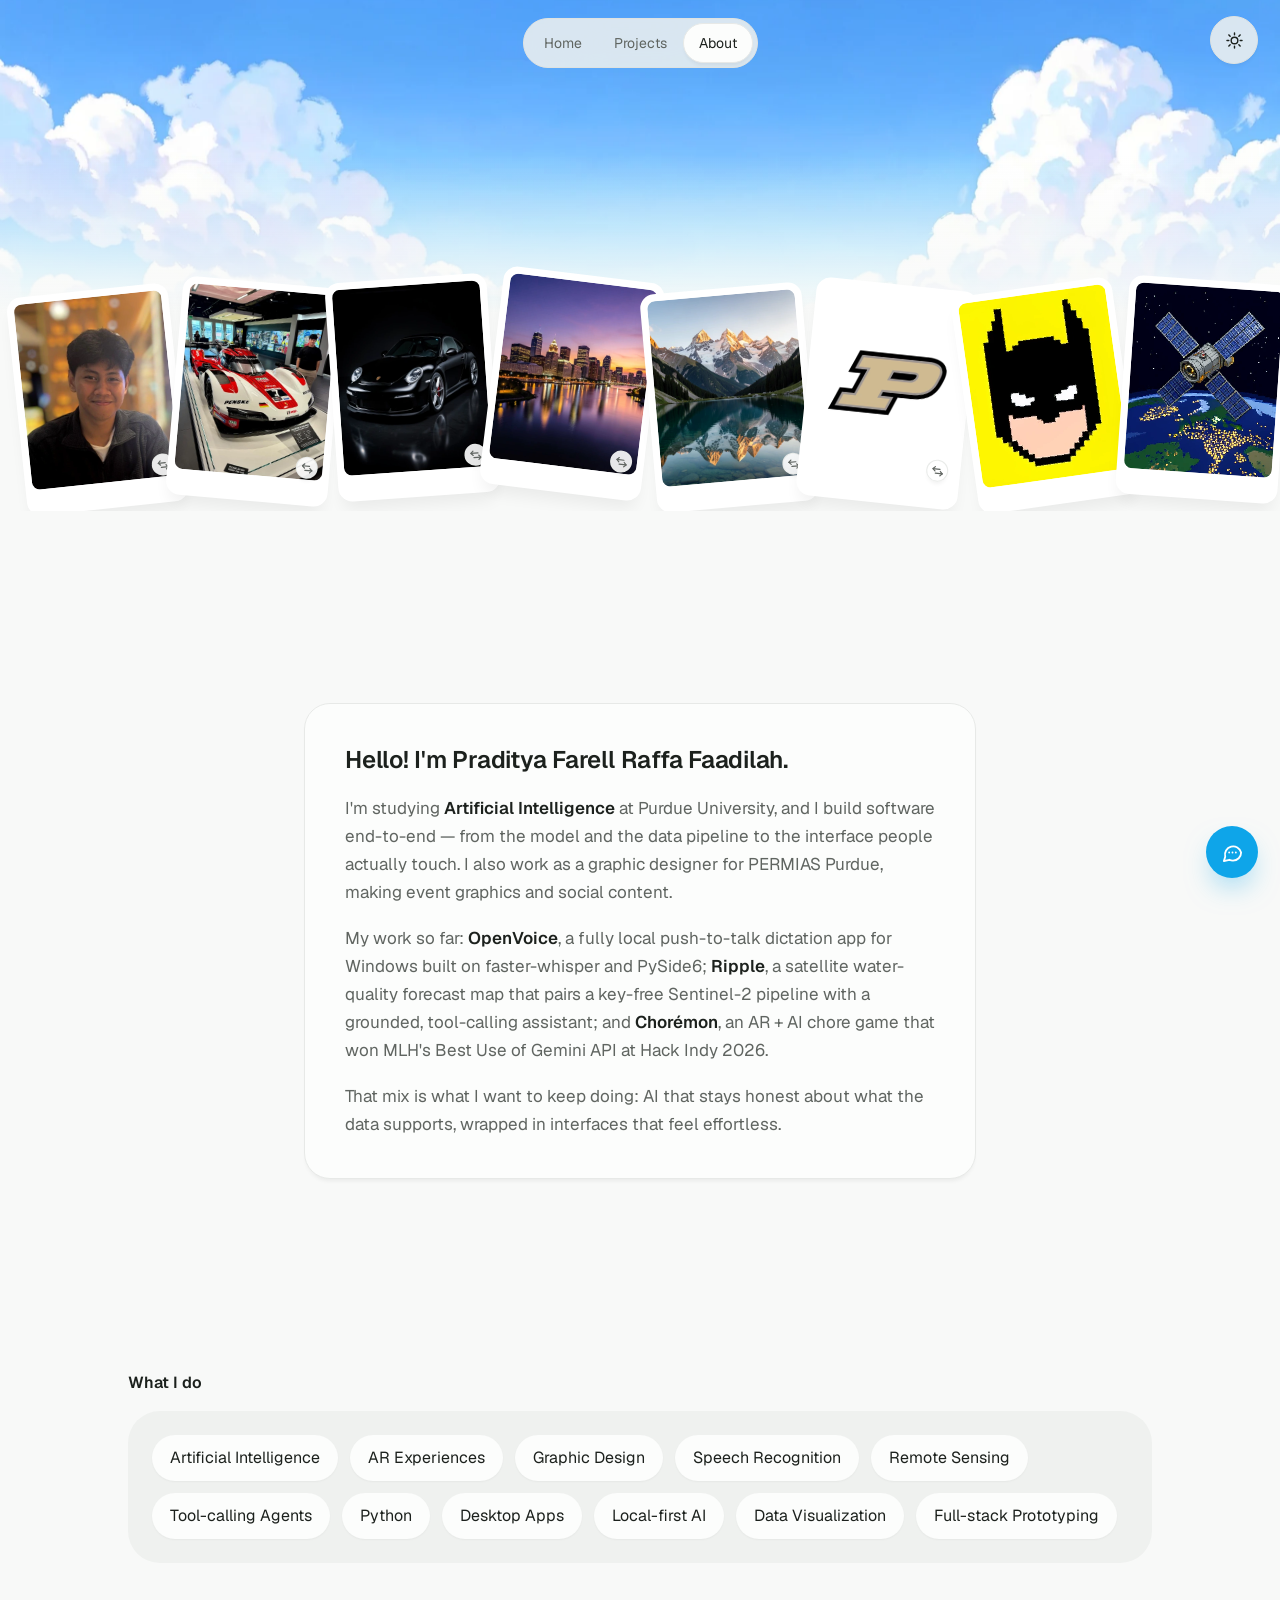
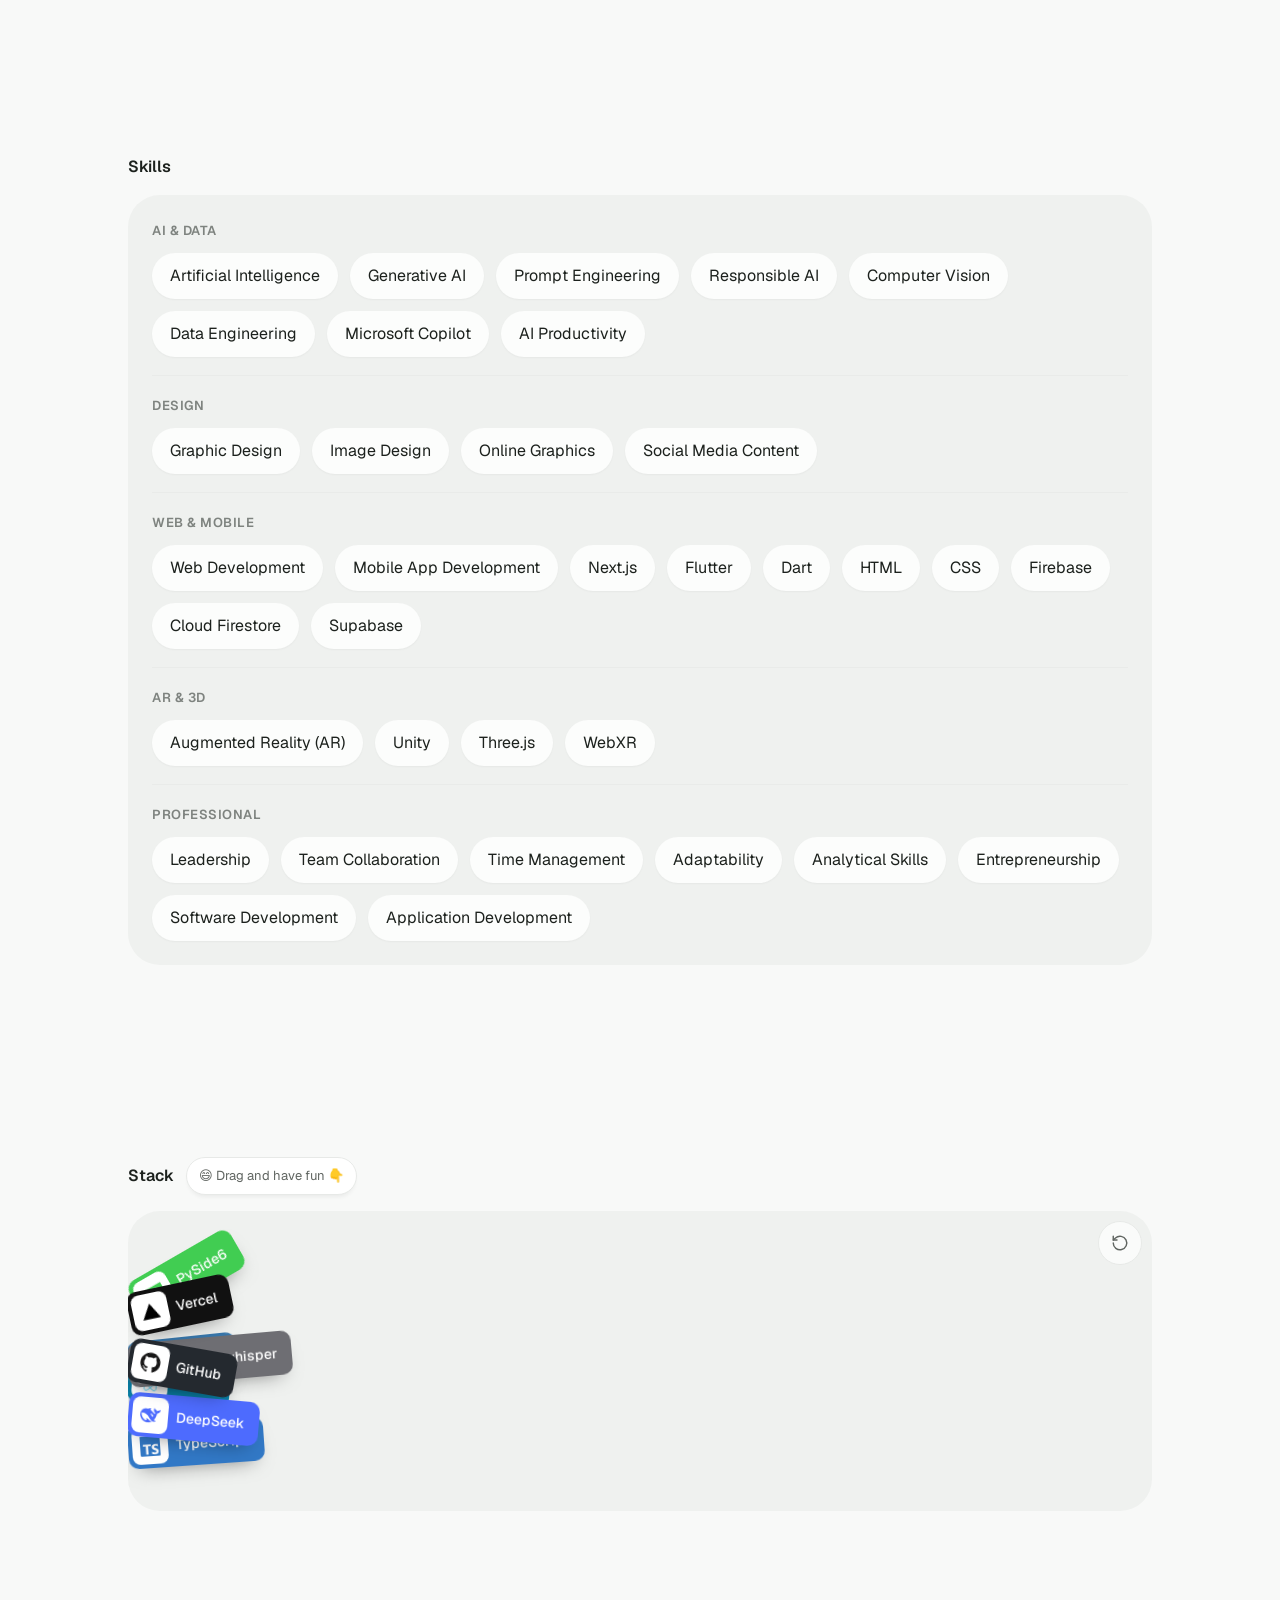
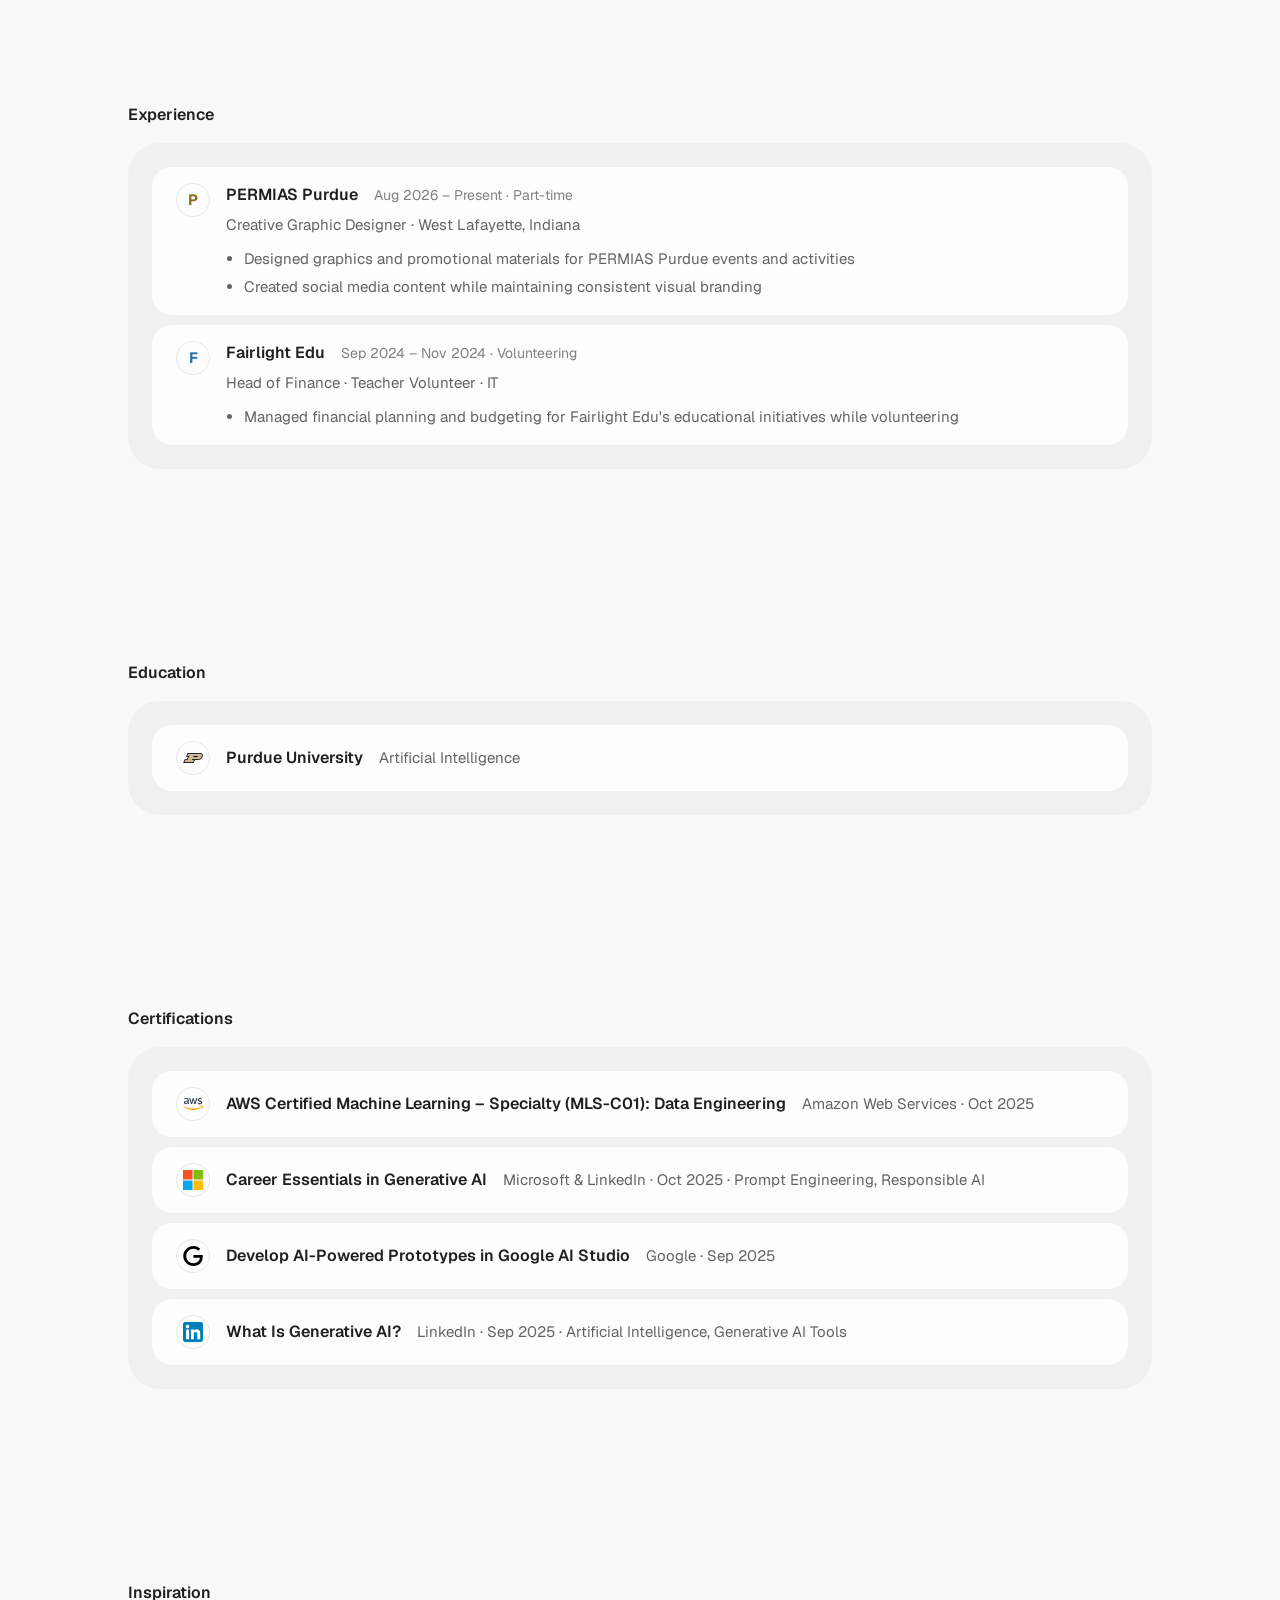
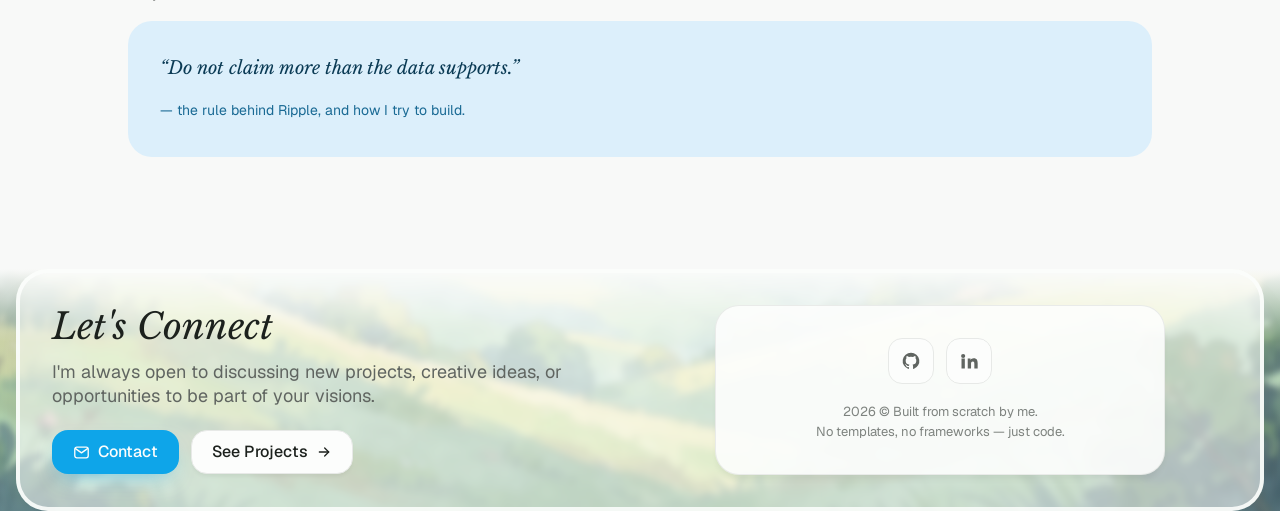
==== about/index.html @ 0cc89e73 "About: interactive real<->pixel polaroids (Porsche, Indianapolis, mountains, Purdue, Batman), offici" ====
﻿<!DOCTYPE html>
<html lang="en">
<head>
  <meta charset="utf-8">
  <meta name="viewport" content="width=device-width, initial-scale=1, viewport-fit=cover">
  <title>About — Praditya Farell</title>
  <meta name="description" content="About Praditya Farell: studying Artificial Intelligence at Purdue University, building local-first AI tools and data-driven products like OpenVoice and Ripple.">
  <link rel="canonical" href="https://pfarell.github.io/about/">
  <meta property="og:type" content="website">
  <meta property="og:site_name" content="Praditya Farell">
  <meta property="og:title" content="About — Praditya Farell">
  <meta property="og:description" content="Studying Artificial Intelligence at Purdue. Building local-first AI tools — OpenVoice and Ripple.">
  <meta property="og:url" content="https://pfarell.github.io/about/">
  <meta property="og:image" content="https://pfarell.github.io/assets/img/og.png">
  <meta property="og:image:width" content="1200">
  <meta property="og:image:height" content="630">
  <meta name="twitter:card" content="summary_large_image">
  <meta name="twitter:title" content="About — Praditya Farell">
  <meta name="twitter:description" content="AI @ Purdue. Local-first tools and data-driven products, built end-to-end.">
  <meta name="twitter:image" content="https://pfarell.github.io/assets/img/og.png">
  <meta name="theme-color" content="#f8f9f8">
  <link rel="icon" href="../assets/img/favicon.png" type="image/png">
  <link rel="apple-touch-icon" href="../assets/img/favicon-180.png">
  <script>(function(){document.documentElement.classList.add("js");try{var p=localStorage.getItem("theme-preference")||"system";var d=p==="dark"||(p==="system"&&window.matchMedia("(prefers-color-scheme: dark)").matches);document.documentElement.classList.toggle("dark",d);}catch(e){}})();</script>
  <link rel="stylesheet" href="../assets/fonts/google-fonts.css">
  <link rel="stylesheet" href="../css/style.css">
</head>
<body>

  <div class="sky" aria-hidden="true">
    <img id="sky-img" src="../assets/img/generated/sky.webp" alt="">
    <div class="sky-fade"></div>
  </div>

  <header class="site-header">
    <div class="progress" id="progress" role="progressbar" aria-label="Page scroll progress">
      <div class="progress-bar" id="progress-bar"></div>
    </div>
    <div class="header-inner">
      <div class="nav-pill">
        <span class="nav-glider" aria-hidden="true"></span>
        <a class="nav-item" href="../">Home</a>
        <a class="nav-item" href="../projects/">Projects</a>
        <a class="nav-item active" href="./">About</a>
      </div>
    </div>
  </header>

  <button class="theme-toggle" id="theme-toggle" type="button" aria-label="Toggle dark mode" title="Toggle dark mode">
    <svg class="icon-sun" width="19" height="19" viewBox="0 0 24 24" fill="none" stroke="currentColor" stroke-width="1.8" stroke-linecap="round" aria-hidden="true"><circle cx="12" cy="12" r="4.2"/><path d="M12 2.5v2.3M12 19.2v2.3M2.5 12h2.3M19.2 12h2.3M4.9 4.9l1.6 1.6M17.5 17.5l1.6 1.6M19.1 4.9l-1.6 1.6M6.5 17.5l-1.6 1.6"/></svg>
    <svg class="icon-moon" width="18" height="18" viewBox="0 0 24 24" fill="none" stroke="currentColor" stroke-width="1.8" stroke-linecap="round" stroke-linejoin="round" aria-hidden="true"><path d="M20.6 14.2A8.6 8.6 0 1 1 9.8 3.4a7 7 0 1 0 10.8 10.8Z"/></svg>
  </button>

  <main id="page">

    <!-- ============ polaroids ============ -->
    <section class="section" data-reveal>
      <div class="polaroid-strip">
        <div class="polaroid" data-switch role="button" tabindex="0" aria-pressed="false" aria-label="Photo of Farell — activate to switch to pixel art" style="transform: rotate(-6deg) translateY(6px)">
          <span class="pv">
            <img class="a" src="../assets/img/polaroids/portrait-real.webp" alt="Praditya Farell">
            <img class="b pix" src="../assets/img/polaroids/portrait-pixel.webp" alt="" loading="lazy">
          </span>
          <span class="swap-hint" aria-hidden="true"><svg width="13" height="13" viewBox="0 0 24 24" fill="none" stroke="currentColor" stroke-width="2.2" stroke-linecap="round" stroke-linejoin="round"><path d="M7 4 3 8l4 4"/><path d="M3 8h13"/><path d="m17 20 4-4-4-4"/><path d="M21 16H8"/></svg></span>
        </div>
        <div class="polaroid" data-switch role="button" tabindex="0" aria-pressed="false" aria-label="Porsche 963 at the museum — activate to switch to pixel art" style="transform: rotate(5deg) translateY(-2px); margin-left:-4px">
          <span class="pv">
            <img class="a" src="../assets/img/polaroids/porsche-museum-real.webp" alt="Porsche 963 race car at the museum">
            <img class="b pix" src="../assets/img/polaroids/porsche-museum-pixel.webp" alt="" loading="lazy">
          </span>
          <span class="swap-hint" aria-hidden="true"><svg width="13" height="13" viewBox="0 0 24 24" fill="none" stroke="currentColor" stroke-width="2.2" stroke-linecap="round" stroke-linejoin="round"><path d="M7 4 3 8l4 4"/><path d="M3 8h13"/><path d="m17 20 4-4-4-4"/><path d="M21 16H8"/></svg></span>
        </div>
        <div class="polaroid" data-switch role="button" tabindex="0" aria-pressed="false" aria-label="Black Porsche 911 Turbo S — activate to switch to pixel art" style="transform: rotate(-4deg) translateY(-6px); margin-left:-4px">
          <span class="pv">
            <img class="a" src="../assets/img/polaroids/porsche-turbo-real.webp" alt="Black Porsche 911 Turbo S">
            <img class="b pix" src="../assets/img/polaroids/porsche-turbo-pixel.webp" alt="" loading="lazy">
          </span>
          <span class="swap-hint" aria-hidden="true"><svg width="13" height="13" viewBox="0 0 24 24" fill="none" stroke="currentColor" stroke-width="2.2" stroke-linecap="round" stroke-linejoin="round"><path d="M7 4 3 8l4 4"/><path d="M3 8h13"/><path d="m17 20 4-4-4-4"/><path d="M21 16H8"/></svg></span>
        </div>
        <div class="polaroid" data-switch role="button" tabindex="0" aria-pressed="false" aria-label="Indianapolis at dusk — activate to switch to pixel art" style="transform: rotate(7deg) translateY(-10px); margin-left:-4px">
          <span class="pv">
            <img class="a" src="../assets/img/polaroids/indy-dusk-real.webp" alt="Indianapolis skyline at dusk across the river">
            <img class="b pix" src="../assets/img/polaroids/indy-dusk-pixel.webp" alt="" loading="lazy">
          </span>
          <span class="swap-hint" aria-hidden="true"><svg width="13" height="13" viewBox="0 0 24 24" fill="none" stroke="currentColor" stroke-width="2.2" stroke-linecap="round" stroke-linejoin="round"><path d="M7 4 3 8l4 4"/><path d="M3 8h13"/><path d="m17 20 4-4-4-4"/><path d="M21 16H8"/></svg></span>
        </div>
        <div class="polaroid" data-switch role="button" tabindex="0" aria-pressed="false" aria-label="Mountains — activate to switch to pixel art" style="transform: rotate(-5deg) translateY(4px); margin-left:-4px">
          <span class="pv">
            <img class="a" src="../assets/img/polaroids/mountains-real.webp" alt="Snow-capped mountains reflected in a lake">
            <img class="b pix" src="../assets/img/polaroids/mountains-pixel.webp" alt="" loading="lazy">
          </span>
          <span class="swap-hint" aria-hidden="true"><svg width="13" height="13" viewBox="0 0 24 24" fill="none" stroke="currentColor" stroke-width="2.2" stroke-linecap="round" stroke-linejoin="round"><path d="M7 4 3 8l4 4"/><path d="M3 8h13"/><path d="m17 20 4-4-4-4"/><path d="M21 16H8"/></svg></span>
        </div>
        <div class="polaroid" data-switch role="button" tabindex="0" aria-pressed="false" aria-label="Purdue University — activate to switch to pixel art" style="transform: rotate(6deg) translateY(0); margin-left:-4px">
          <span class="pv">
            <img class="a" src="../assets/img/polaroids/purdue-real.webp" alt="Purdue University Boilermakers mark">
            <img class="b pix" src="../assets/img/polaroids/purdue-pixel.webp" alt="" loading="lazy">
          </span>
          <span class="swap-hint" aria-hidden="true"><svg width="13" height="13" viewBox="0 0 24 24" fill="none" stroke="currentColor" stroke-width="2.2" stroke-linecap="round" stroke-linejoin="round"><path d="M7 4 3 8l4 4"/><path d="M3 8h13"/><path d="m17 20 4-4-4-4"/><path d="M21 16H8"/></svg></span>
        </div>
        <div class="polaroid static" style="transform: rotate(-8deg) translateY(2px); margin-left:-4px">
          <span class="pv"><img class="pix" src="../assets/img/polaroids/batman.webp" alt="Pixel-art Batman cowl on yellow"></span>
        </div>
        <div class="polaroid static" style="transform: rotate(4deg) translateY(-4px); margin-left:-4px">
          <span class="pv"><img class="pix" src="../assets/img/polaroids/satellite.webp" alt="Pixel-art satellite orbiting Earth at night"></span>
        </div>
      </div>
    </section>

    <!-- ============ bio ============ -->
    <section class="container section" data-reveal>
      <div class="bio-card">
        <h2>Hello! I&#x27;m Praditya Farell Raffa Faadilah.</h2>
        <p>I&#x27;m studying <strong>Artificial Intelligence</strong> at Purdue University, and I build software end-to-end — from the model and the data pipeline to the interface people actually touch. I also work as a graphic designer for PERMIAS Purdue, making event graphics and social content.</p>
        <p>My work so far: <strong>OpenVoice</strong>, a fully local push-to-talk dictation app for Windows built on faster-whisper and PySide6; <strong>Ripple</strong>, a satellite water-quality forecast map that pairs a key-free Sentinel-2 pipeline with a grounded, tool-calling assistant; and <strong>Chorémon</strong>, an AR + AI chore game that won MLH&#x27;s Best Use of Gemini API at Hack Indy 2026.</p>
        <p>That mix is what I want to keep doing: AI that stays honest about what the data supports, wrapped in interfaces that feel effortless.</p>
      </div>
    </section>

    <!-- ============ what i do ============ -->
    <section class="container section" data-reveal>
      <div class="section-block">
        <h3 class="section-label">What I do</h3>
        <div class="panel">
          <div class="chips">
            <span class="chip">Artificial Intelligence</span>
            <span class="chip">AR Experiences</span>
            <span class="chip">Graphic Design</span>
            <span class="chip">Speech Recognition</span>
            <span class="chip">Remote Sensing</span>
            <span class="chip">Tool-calling Agents</span>
            <span class="chip">Python</span>
            <span class="chip">Desktop Apps</span>
            <span class="chip">Local-first AI</span>
            <span class="chip">Data Visualization</span>
            <span class="chip">Full-stack Prototyping</span>
          </div>
        </div>
      </div>
    </section>

    <!-- ============ skills ============ -->
    <section class="container section" data-reveal>
      <div class="section-block">
        <h3 class="section-label">Skills</h3>
        <div class="panel">
          <div class="skills-group">
            <p class="skills-label">AI &amp; Data</p>
            <div class="chips">
              <span class="chip">Artificial Intelligence</span>
              <span class="chip">Generative AI</span>
              <span class="chip">Prompt Engineering</span>
              <span class="chip">Responsible AI</span>
              <span class="chip">Computer Vision</span>
              <span class="chip">Data Engineering</span>
              <span class="chip">Microsoft Copilot</span>
              <span class="chip">AI Productivity</span>
            </div>
          </div>
          <div class="skills-group">
            <p class="skills-label">Design</p>
            <div class="chips">
              <span class="chip">Graphic Design</span>
              <span class="chip">Image Design</span>
              <span class="chip">Online Graphics</span>
              <span class="chip">Social Media Content</span>
            </div>
          </div>
          <div class="skills-group">
            <p class="skills-label">Web &amp; Mobile</p>
            <div class="chips">
              <span class="chip">Web Development</span>
              <span class="chip">Mobile App Development</span>
              <span class="chip">Next.js</span>
              <span class="chip">Flutter</span>
              <span class="chip">Dart</span>
              <span class="chip">HTML</span>
              <span class="chip">CSS</span>
              <span class="chip">Firebase</span>
              <span class="chip">Cloud Firestore</span>
              <span class="chip">Supabase</span>
            </div>
          </div>
          <div class="skills-group">
            <p class="skills-label">AR &amp; 3D</p>
            <div class="chips">
              <span class="chip">Augmented Reality (AR)</span>
              <span class="chip">Unity</span>
              <span class="chip">Three.js</span>
              <span class="chip">WebXR</span>
            </div>
          </div>
          <div class="skills-group">
            <p class="skills-label">Professional</p>
            <div class="chips">
              <span class="chip">Leadership</span>
              <span class="chip">Team Collaboration</span>
              <span class="chip">Time Management</span>
              <span class="chip">Adaptability</span>
              <span class="chip">Analytical Skills</span>
              <span class="chip">Entrepreneurship</span>
              <span class="chip">Software Development</span>
              <span class="chip">Application Development</span>
            </div>
          </div>
        </div>
      </div>
    </section>

    <!-- ============ stack ============ -->
    <section class="container section" data-reveal>
      <div class="section-block">
        <div class="label-row">
          <h3 class="section-label">Stack</h3>
          <span class="label-badge">😄 Drag and have fun 👇</span>
        </div>
        <div class="panel stack-panel">
          <button class="stack-reset" aria-label="Reset sticker positions">
            <svg width="18" height="18" viewBox="0 0 24 24" fill="none" stroke="currentColor" stroke-width="1.9" stroke-linecap="round" stroke-linejoin="round" aria-hidden="true"><path d="M3 12a9 9 0 1 0 3-6.7L3 8"/><path d="M3 3v5h5"/></svg>
          </button>
          <div class="sticker" style="background:#3776AB"><span class="sticker-glyph"><svg width="20" height="20" viewBox="0 0 24 24" fill="#3776AB" aria-hidden="true"><path d="M14.25.18l.9.2.73.26.59.3.45.32.34.34.25.34.16.33.1.3.04.26.02.2-.01.13V8.5l-.05.63-.13.55-.21.46-.26.38-.3.31-.33.25-.35.19-.35.14-.33.1-.3.07-.26.04-.21.02H8.77l-.69.05-.59.14-.5.22-.41.27-.33.32-.27.35-.2.36-.15.37-.1.35-.07.32-.04.27-.02.21v3.06H3.17l-.21-.03-.28-.07-.32-.12-.35-.18-.36-.26-.36-.36-.35-.46-.32-.59-.28-.73-.21-.88-.14-1.05-.05-1.23.06-1.22.16-1.04.24-.87.32-.71.36-.57.4-.44.42-.33.42-.24.4-.16.36-.1.32-.05.24-.01h.16l.06.01h8.16v-.83H6.18l-.01-2.75-.02-.37.05-.34.11-.31.17-.28.25-.26.31-.23.38-.2.44-.18.51-.15.58-.12.64-.1.71-.06.77-.04.84-.02 1.27.05zm-6.3 1.98l-.23.33-.08.41.08.41.23.34.33.22.41.09.41-.09.33-.22.23-.34.08-.41-.08-.41-.23-.33-.33-.22-.41-.09-.41.09zm13.09 3.95l.28.06.32.12.35.18.36.27.36.35.35.47.32.59.28.73.21.88.14 1.04.05 1.23-.06 1.23-.16 1.04-.24.86-.32.71-.36.57-.4.45-.42.33-.42.24-.4.16-.36.09-.32.05-.24.02-.16-.01h-8.22v.82h5.84l.01 2.76.02.36-.05.34-.11.31-.17.29-.25.25-.31.24-.38.2-.44.17-.51.15-.58.13-.64.09-.71.07-.77.04-.84.01-1.27-.04-1.07-.14-.9-.2-.73-.25-.59-.3-.45-.33-.34-.34-.25-.34-.16-.33-.1-.3-.04-.25-.02-.2.01-.13v-5.34l.05-.64.13-.54.21-.46.26-.38.3-.32.33-.24.35-.2.35-.14.33-.1.3-.06.26-.04.21-.02.13-.01h5.84l.69-.05.59-.14.5-.21.41-.28.33-.32.27-.35.2-.36.15-.36.1-.35.07-.32.04-.28.02-.21V6.07h2.09l.14.01zm-6.47 14.25l-.23.33-.08.41.08.41.23.33.33.23.41.08.41-.08.33-.23.23-.33.08-.41-.08-.41-.23-.33-.33-.23-.41-.08-.41.08z"/></svg></span>Python</div>
          <div class="sticker" style="background:#087EA4"><span class="sticker-glyph"><svg width="21" height="21" viewBox="-11.5 -10.23 23 20.46" fill="none" stroke="#61DAFB" stroke-width="1" aria-hidden="true"><circle r="2.05" fill="#61DAFB" stroke="none"/><ellipse rx="11" ry="4.2"/><ellipse rx="11" ry="4.2" transform="rotate(60)"/><ellipse rx="11" ry="4.2" transform="rotate(120)"/></svg></span>React</div>
          <div class="sticker" style="background:#3178C6"><span class="sticker-glyph"><svg width="20" height="20" viewBox="0 0 24 24" fill="#3178C6" aria-hidden="true"><path d="M1.125 0C.502 0 0 .502 0 1.125v21.75C0 23.498.502 24 1.125 24h21.75c.623 0 1.125-.502 1.125-1.125V1.125C24 .502 23.498 0 22.875 0zm17.363 9.75c.612 0 1.154.037 1.627.111a6.38 6.38 0 0 1 1.306.34v2.458a3.95 3.95 0 0 0-.643-.361 5.093 5.093 0 0 0-.717-.26 5.453 5.453 0 0 0-1.426-.2c-.3 0-.573.028-.819.086a2.1 2.1 0 0 0-.623.242c-.17.104-.3.229-.393.374a.888.888 0 0 0-.14.49c0 .196.053.373.156.529.104.156.252.304.443.444s.423.276.696.41c.273.135.582.274.926.416.47.197.892.407 1.266.628.374.222.695.473.963.753.268.279.472.598.614.957.142.359.214.776.214 1.253 0 .657-.125 1.21-.373 1.656a3.033 3.033 0 0 1-1.012 1.085 4.38 4.38 0 0 1-1.487.596c-.566.12-1.163.18-1.79.18a9.916 9.916 0 0 1-1.84-.164 5.544 5.544 0 0 1-1.512-.493v-2.63a5.033 5.033 0 0 0 3.237 1.2c.333 0 .624-.03.872-.09.249-.06.456-.144.623-.25.166-.108.29-.234.373-.38a1.023 1.023 0 0 0-.074-1.089 2.12 2.12 0 0 0-.537-.5 5.597 5.597 0 0 0-.807-.444 27.72 27.72 0 0 0-1.007-.436c-.918-.383-1.602-.852-2.053-1.405-.45-.553-.676-1.222-.676-2.005 0-.614.123-1.141.369-1.582.246-.441.58-.804 1.004-1.089a4.494 4.494 0 0 1 1.47-.629 7.536 7.536 0 0 1 1.77-.201zm-15.113.188h9.563v2.166H9.506v9.646H6.789v-9.646H3.375z"/></svg></span>TypeScript</div>
          <div class="sticker" style="background:#41CD52"><span class="sticker-glyph"><svg width="20" height="20" viewBox="0 0 24 24" fill="#41CD52" aria-hidden="true"><path d="M21.693 3.162H3.33L0 6.49v14.348h20.671L24 17.51V3.162zM12.785 18.4l-1.562.728-1.35-2.217c-.196.057-.499.09-.924.09-1.579 0-2.683-.425-3.305-1.276-.622-.85-.932-2.2-.932-4.033 0-1.84.319-3.206.949-4.098.63-.892 1.726-1.341 3.288-1.341 1.562 0 2.658.441 3.28 1.333.63.883.94 2.25.94 4.098 0 1.219-.13 2.2-.384 2.945-.261.752-.679 1.325-1.268 1.718zm4.736-1.587c-.858 0-1.447-.196-1.766-.59-.32-.392-.483-1.136-.483-2.232v-3.534H14.11V9.051h1.162V6.843h1.644V9.05h2.094v1.415h-2.094v3.346c0 .622.05 1.03.14 1.227.09.204.326.303.695.303l1.243-.05.073 1.326c-.67.13-1.186.196-1.546.196zm-8.58-9.08c-.95 0-1.604.311-1.963.94-.352.63-.532 1.629-.532 3.011 0 1.374.172 2.364.515 2.953.344.589 1.006.892 1.98.892.973 0 1.628-.295 1.971-.876.335-.58.507-1.57.507-2.953 0-1.39-.172-2.396-.523-3.026-.352-.63-1.006-.94-1.955-.94Z"/></svg></span>PySide6</div>
          <div class="sticker" style="background:#6E6E73"><span class="sticker-glyph"><svg width="20" height="20" viewBox="0 0 24 24" fill="none" stroke="#6E6E73" stroke-width="1.8" stroke-linecap="round" stroke-linejoin="round" aria-hidden="true"><rect x="9" y="3" width="6" height="11" rx="3"/><path d="M5 11a7 7 0 0 0 14 0"/><path d="M12 18v3"/></svg></span>faster-whisper</div>
          <div class="sticker" style="background:#4D6BFE"><span class="sticker-glyph"><svg width="20" height="20" viewBox="0 0 24 24" fill="#4D6BFE" aria-hidden="true"><path d="M23.748 4.651c-.254-.124-.364.113-.512.233-.051.04-.094.09-.137.137-.372.397-.806.657-1.373.626-.829-.046-1.537.214-2.163.848-.133-.782-.575-1.248-1.247-1.548-.352-.155-.708-.311-.955-.65-.172-.24-.219-.509-.305-.774-.055-.16-.11-.323-.293-.35-.2-.031-.278.136-.356.276-.313.572-.434 1.202-.422 1.84.027 1.436.633 2.58 1.838 3.393.137.094.172.187.129.323-.082.28-.18.553-.266.833-.055.179-.137.218-.328.14a5.5 5.5 0 0 1-1.737-1.179c-.857-.828-1.631-1.743-2.597-2.46a12 12 0 0 0-.689-.47c-.985-.957.13-1.743.387-1.836.27-.098.094-.433-.778-.428-.872.003-1.67.295-2.687.685a3 3 0 0 1-.465.136 9.6 9.6 0 0 0-2.883-.101c-1.885.21-3.39 1.1-4.497 2.622C.082 8.776-.231 10.854.152 13.02c.403 2.284 1.568 4.175 3.36 5.653 1.857 1.533 3.997 2.284 6.438 2.14 1.482-.085 3.132-.284 4.994-1.86.47.234.962.328 1.78.398.629.058 1.235-.031 1.705-.129.735-.155.684-.836.418-.961-2.155-1.004-1.682-.595-2.112-.926 1.095-1.295 2.768-3.598 3.284-6.733.05-.346.115-.834.108-1.114-.004-.171.035-.238.23-.257a4.2 4.2 0 0 0 1.545-.475c1.397-.763 1.96-2.016 2.093-3.517.02-.23-.004-.467-.247-.588M11.58 18.168c-2.088-1.642-3.101-2.183-3.52-2.16-.39.024-.32.472-.234.763.09.288.207.487.371.74.114.167.192.416-.113.603-.673.416-1.842-.14-1.897-.168-1.361-.801-2.5-1.86-3.301-3.306-.775-1.393-1.225-2.888-1.299-4.482-.02-.385.094-.522.477-.592a4.7 4.7 0 0 1 1.53-.038c2.131.311 3.946 1.264 5.467 2.774.868.86 1.525 1.887 2.202 2.89.72 1.066 1.494 2.082 2.48 2.915.348.291.626.513.892.677-.802.09-2.14.109-3.055-.615zm1.001-6.44a.306.306 0 0 1 .415-.287.3.3 0 0 1 .113.074.3.3 0 0 1 .086.214c0 .17-.136.307-.308.307a.303.303 0 0 1-.306-.307m3.11 1.596c-.2.081-.4.151-.591.16a1.25 1.25 0 0 1-.798-.254c-.274-.23-.47-.358-.551-.758a1.7 1.7 0 0 1 .015-.588c.07-.327-.007-.537-.238-.727-.188-.156-.426-.199-.689-.199a.6.6 0 0 1-.254-.078.253.253 0 0 1-.114-.358 1 1 0 0 1 .192-.21c.356-.202.767-.136 1.146.016.352.144.618.408 1.001.782.392.451.462.576.685.915.176.264.336.536.446.848.066.194-.02.353-.25.45"/></svg></span>DeepSeek</div>
          <div class="sticker" style="background:#111111"><span class="sticker-glyph"><svg width="18" height="18" viewBox="0 0 24 24" fill="#000000" aria-hidden="true"><path d="m12 1.608 12 20.784H0Z"/></svg></span>Vercel</div>
          <div class="sticker" style="background:#24292F"><span class="sticker-glyph"><svg width="20" height="20" viewBox="0 0 24 24" fill="#181717" aria-hidden="true"><path d="M12 .297c-6.63 0-12 5.373-12 12 0 5.303 3.438 9.8 8.205 11.385.6.113.82-.258.82-.577 0-.285-.01-1.04-.015-2.04-3.338.724-4.042-1.61-4.042-1.61C4.422 18.07 3.633 17.7 3.633 17.7c-1.087-.744.084-.729.084-.729 1.205.084 1.838 1.236 1.838 1.236 1.07 1.835 2.809 1.305 3.495.998.108-.776.417-1.305.76-1.605-2.665-.3-5.466-1.332-5.466-5.93 0-1.31.465-2.38 1.235-3.22-.135-.303-.54-1.523.105-3.176 0 0 1.005-.322 3.3 1.23.96-.267 1.98-.399 3-.405 1.02.006 2.04.138 3 .405 2.28-1.552 3.285-1.23 3.285-1.23.645 1.653.24 2.873.12 3.176.765.84 1.23 1.91 1.23 3.22 0 4.61-2.805 5.625-5.475 5.92.42.36.81 1.096.81 2.22 0 1.606-.015 2.896-.015 3.286 0 .315.21.69.825.57C20.565 22.092 24 17.592 24 12.297c0-6.627-5.373-12-12-12"/></svg></span>GitHub</div>
        </div>
      </div>
    </section>

    <!-- ============ experience ============ -->
    <section class="container section" data-reveal>
      <div class="section-block">
        <h3 class="section-label">Experience</h3>
        <div class="panel rows-panel">
          <div class="row-item xp">
            <span class="row-logo" style="color:#8a6d1f;font-size:15px">P</span>
            <div class="xp-body">
              <div class="xp-head"><span class="row-title">PERMIAS Purdue</span><span class="row-date">Aug 2026 – Present · Part-time</span></div>
              <p class="row-sub">Creative Graphic Designer · West Lafayette, Indiana</p>
              <ul class="xp-list">
                <li>Designed graphics and promotional materials for PERMIAS Purdue events and activities</li>
                <li>Created social media content while maintaining consistent visual branding</li>
              </ul>
            </div>
          </div>
          <div class="row-item xp">
            <span class="row-logo" style="color:#2c6fa8;font-size:15px">F</span>
            <div class="xp-body">
              <div class="xp-head"><span class="row-title">Fairlight Edu</span><span class="row-date">Sep 2024 – Nov 2024 · Volunteering</span></div>
              <p class="row-sub">Head of Finance · Teacher Volunteer · IT</p>
              <ul class="xp-list">
                <li>Managed financial planning and budgeting for Fairlight Edu&#x27;s educational initiatives while volunteering</li>
              </ul>
            </div>
          </div>
        </div>
      </div>
    </section>

    <!-- ============ education ============ -->
    <section class="container section" data-reveal>
      <div class="section-block">
        <h3 class="section-label">Education</h3>
        <div class="panel rows-panel">
          <div class="row-item">
            <span class="row-logo"><img src="../assets/img/logos/purdue.svg" alt="Purdue University"></span>
            <span class="row-main">
              <span class="row-title">Purdue University</span>
              <span class="row-sub">Artificial Intelligence</span>
            </span>
          </div>
        </div>
      </div>
    </section>

    <!-- ============ certifications ============ -->
    <section class="container section" data-reveal>
      <div class="section-block">
        <h3 class="section-label">Certifications</h3>
        <div class="panel rows-panel">
          <div class="row-item">
            <span class="row-logo"><img src="../assets/img/logos/aws.svg" alt="Amazon Web Services"></span>
            <span class="row-main">
              <span class="row-title">AWS Certified Machine Learning – Specialty (MLS-C01): Data Engineering</span>
              <span class="row-sub">Amazon Web Services · Oct 2025</span>
            </span>
          </div>
          <div class="row-item">
            <span class="row-logo"><img src="../assets/img/logos/microsoft.svg" alt="Microsoft"></span>
            <span class="row-main">
              <span class="row-title">Career Essentials in Generative AI</span>
              <span class="row-sub">Microsoft &amp; LinkedIn · Oct 2025 · Prompt Engineering, Responsible AI</span>
            </span>
          </div>
          <div class="row-item">
            <span class="row-logo"><img src="../assets/img/logos/google.svg" alt="Google"></span>
            <span class="row-main">
              <span class="row-title">Develop AI-Powered Prototypes in Google AI Studio</span>
              <span class="row-sub">Google · Sep 2025</span>
            </span>
          </div>
          <div class="row-item">
            <span class="row-logo"><img src="../assets/img/logos/linkedin.svg" alt="LinkedIn"></span>
            <span class="row-main">
              <span class="row-title">What Is Generative AI?</span>
              <span class="row-sub">LinkedIn · Sep 2025 · Artificial Intelligence, Generative AI Tools</span>
            </span>
          </div>
        </div>
      </div>
    </section>

    <!-- ============ inspiration ============ -->
    <section class="container section" data-reveal>
      <div class="section-block">
        <h3 class="section-label">Inspiration</h3>
        <blockquote class="quote-card">
          &ldquo;Do not claim more than the data supports.&rdquo;
          <span class="quote-src">— the rule behind Ripple, and how I try to build.</span>
        </blockquote>
      </div>
    </section>

    <!-- ============ connect ============ -->
    <section class="connect" id="connect">
      <div class="connect-band" aria-hidden="true">
        <img src="../assets/img/generated/landscape.webp" alt="">
      </div>
      <div class="container-wide">
        <div class="connect-card" data-reveal>
          <div class="connect-left">
            <h2 class="title-2 serif">Let&#x27;s Connect</h2>
            <p class="headline muted">I&#x27;m always open to discussing new projects, creative ideas, or opportunities to be part of your visions.</p>
            <div class="hero-cta">
              <a class="btn btn-primary" href="https://github.com/pfarell" target="_blank" rel="noopener">
                <svg width="17" height="17" viewBox="0 0 24 24" fill="none" stroke="currentColor" stroke-width="1.9" stroke-linecap="round" stroke-linejoin="round" aria-hidden="true"><rect x="2.5" y="4.5" width="19" height="15" rx="3"/><path d="m3.5 6.5 8.5 6 8.5-6"/></svg>
                Contact
              </a>
              <a class="btn btn-card" href="../projects/">See Projects
                <svg width="16" height="16" viewBox="0 0 24 24" fill="none" stroke="currentColor" stroke-width="1.9" stroke-linecap="round" stroke-linejoin="round" aria-hidden="true"><path d="M5 12h14"/><path d="m13 6 6 6-6 6"/></svg>
              </a>
            </div>
          </div>
          <div class="connect-right">
            <div class="footer-card">
              <div class="footer-icons">
                <a class="icon-btn" href="https://github.com/pfarell" target="_blank" rel="noopener" aria-label="GitHub">
                  <svg width="20" height="20" viewBox="0 0 24 24" fill="currentColor" aria-hidden="true"><path d="M12 2a10 10 0 0 0-3.16 19.49c.5.09.68-.22.68-.48l-.01-1.7c-2.78.6-3.37-1.34-3.37-1.34-.45-1.16-1.11-1.47-1.11-1.47-.9-.62.07-.6.07-.6 1 .07 1.53 1.03 1.53 1.03.9 1.52 2.34 1.08 2.91.83.09-.65.35-1.09.63-1.34-2.22-.25-4.56-1.11-4.56-4.94 0-1.09.39-1.98 1.03-2.68-.1-.25-.45-1.27.1-2.64 0 0 .84-.27 2.75 1.02a9.56 9.56 0 0 1 5 0c1.91-1.29 2.75-1.02 2.75-1.02.55 1.37.2 2.39.1 2.64.64.7 1.03 1.59 1.03 2.68 0 3.84-2.34 4.68-4.57 4.93.36.31.68.92.68 1.85l-.01 2.75c0 .27.18.58.69.48A10 10 0 0 0 12 2Z"/></svg>
                </a>
                <a class="icon-btn" href="https://www.linkedin.com/in/praditya-farell-raffa-faadilah-93726b379/" target="_blank" rel="noopener" aria-label="LinkedIn">
                  <svg width="20" height="20" viewBox="0 0 24 24" fill="currentColor" aria-hidden="true"><path d="M4.98 3.5A2.5 2.5 0 1 1 5 8.5a2.5 2.5 0 0 1-.02-5ZM3 9h4v12H3V9Zm7 0h3.8v1.7h.05c.53-1 1.83-2.05 3.77-2.05 4.03 0 4.78 2.65 4.78 6.1V21h-4v-5.5c0-1.31-.02-3-1.83-3-1.83 0-2.11 1.43-2.11 2.9V21h-4V9Z"/></svg>
                </a>
              </div>
              <p class="footer-note">2026 © Built from scratch by me.<br>No templates, no frameworks — just code.</p>
            </div>
          </div>
        </div>
      </div>
    </section>

  </main>

  <button class="fab" id="assistant-fab" type="button" aria-label="Open the site assistant" aria-expanded="false" aria-haspopup="dialog">
    <svg width="23" height="23" viewBox="0 0 24 24" fill="none" stroke="currentColor" stroke-width="1.9" stroke-linecap="round" stroke-linejoin="round" aria-hidden="true"><path d="M21 12a8.5 8.5 0 0 1-8.5 8.5c-1.4 0-2.7-.3-3.8-.9L3 21l1.4-4.6A8.5 8.5 0 1 1 21 12Z"/><path d="M8.5 12h.01M12 12h.01M15.5 12h.01"/></svg>
  </button>

  <script src="../js/app.js"></script>
  <script src="../js/assistant.js"></script>
</body>
</html>
---- assets/fonts/google-fonts.css ----
﻿/* cyrillic-ext */
@font-face {
  font-family: 'Geist';
  font-style: normal;
  font-weight: 100 900;
  font-display: swap;
  src: url(f1.woff2) format('woff2');
  unicode-range: U+0460-052F, U+1C80-1C8A, U+20B4, U+2DE0-2DFF, U+A640-A69F, U+FE2E-FE2F;
}
/* cyrillic */
@font-face {
  font-family: 'Geist';
  font-style: normal;
  font-weight: 100 900;
  font-display: swap;
  src: url(f2.woff2) format('woff2');
  unicode-range: U+0301, U+0400-045F, U+0490-0491, U+04B0-04B1, U+2116;
}
/* vietnamese */
@font-face {
  font-family: 'Geist';
  font-style: normal;
  font-weight: 100 900;
  font-display: swap;
  src: url(f3.woff2) format('woff2');
  unicode-range: U+0102-0103, U+0110-0111, U+0128-0129, U+0168-0169, U+01A0-01A1, U+01AF-01B0, U+0300-0301, U+0303-0304, U+0308-0309, U+0323, U+0329, U+1EA0-1EF9, U+20AB;
}
/* latin-ext */
@font-face {
  font-family: 'Geist';
  font-style: normal;
  font-weight: 100 900;
  font-display: swap;
  src: url(f4.woff2) format('woff2');
  unicode-range: U+0100-02BA, U+02BD-02C5, U+02C7-02CC, U+02CE-02D7, U+02DD-02FF, U+0304, U+0308, U+0329, U+1D00-1DBF, U+1E00-1E9F, U+1EF2-1EFF, U+2020, U+20A0-20AB, U+20AD-20C4, U+2113, U+2C60-2C7F, U+A720-A7FF;
}
/* latin */
@font-face {
  font-family: 'Geist';
  font-style: normal;
  font-weight: 100 900;
  font-display: swap;
  src: url(f5.woff2) format('woff2');
  unicode-range: U+0000-00FF, U+0131, U+0152-0153, U+02BB-02BC, U+02C6, U+02DA, U+02DC, U+0304, U+0308, U+0329, U+2000-206F, U+20AC, U+2122, U+2191, U+2193, U+2212, U+2215, U+FEFF, U+FFFD;
}
/* latin-ext */
@font-face {
  font-family: 'Instrument Sans';
  font-style: normal;
  font-weight: 400 700;
  font-stretch: 100%;
  font-display: swap;
  src: url(f6.woff2) format('woff2');
  unicode-range: U+0100-02BA, U+02BD-02C5, U+02C7-02CC, U+02CE-02D7, U+02DD-02FF, U+0304, U+0308, U+0329, U+1D00-1DBF, U+1E00-1E9F, U+1EF2-1EFF, U+2020, U+20A0-20AB, U+20AD-20C4, U+2113, U+2C60-2C7F, U+A720-A7FF;
}
/* latin */
@font-face {
  font-family: 'Instrument Sans';
  font-style: normal;
  font-weight: 400 700;
  font-stretch: 100%;
  font-display: swap;
  src: url(f7.woff2) format('woff2');
  unicode-range: U+0000-00FF, U+0131, U+0152-0153, U+02BB-02BC, U+02C6, U+02DA, U+02DC, U+0304, U+0308, U+0329, U+2000-206F, U+20AC, U+2122, U+2191, U+2193, U+2212, U+2215, U+FEFF, U+FFFD;
}
/* latin-ext */
@font-face {
  font-family: 'Libre Baskerville';
  font-style: italic;
  font-weight: 400;
  font-display: swap;
  src: url(f8.woff2) format('woff2');
  unicode-range: U+0100-02BA, U+02BD-02C5, U+02C7-02CC, U+02CE-02D7, U+02DD-02FF, U+0304, U+0308, U+0329, U+1D00-1DBF, U+1E00-1E9F, U+1EF2-1EFF, U+2020, U+20A0-20AB, U+20AD-20C4, U+2113, U+2C60-2C7F, U+A720-A7FF;
}
/* latin */
@font-face {
  font-family: 'Libre Baskerville';
  font-style: italic;
  font-weight: 400;
  font-display: swap;
  src: url(f9.woff2) format('woff2');
  unicode-range: U+0000-00FF, U+0131, U+0152-0153, U+02BB-02BC, U+02C6, U+02DA, U+02DC, U+0304, U+0308, U+0329, U+2000-206F, U+20AC, U+2122, U+2191, U+2193, U+2212, U+2215, U+FEFF, U+FFFD;
}
---- css/style.css ----
/* ============================================================
   Farell — portfolio
   Design tokens measured from the reference (serenacrq.com):
   bg #f8f9f8 · card #fcfdfc · muted #eff1ef · border #e7e9e7
   ink #1c211d · muted-fg #606561 · radius 12px
   Accent: sky blue (#0ea5e9 / #7dd3fc / #0284c7) at the user's
   request — the reference uses green (#11b674).
   Fonts: Geist (sans) · Libre Baskerville italic (serif display)
   ============================================================ */

*,
*::before,
*::after {
  box-sizing: border-box;
  margin: 0;
  padding: 0;
}

:root {
  --bg: #f8f9f8;
  --card: #fcfdfc;
  --muted: #eff1ef;
  --border: #e7e9e7;
  --input: #dfe2e0;
  --fg: #1c211d;
  --muted-fg: #606561;
  --subtle: #7e837f;
  --primary: #0ea5e9;
  --primary-5: #7dd3fc;
  --primary-7: #0284c7;
  --secondary: #e7e9e7;
  --shadow-1: 0 4px 4px -2px rgba(0, 0, 0, 0.06);
  --shadow-2: 0 6px 6px -2px rgba(0, 0, 0, 0.06);
  --shadow-3: 0 8px 12px -4px rgba(0, 0, 0, 0.08);
  --shadow-4: 0 12px 16px -4px rgba(0, 0, 0, 0.06);
  --shadow-5: 0 25px 50px -12px rgba(0, 0, 0, 0.08);
  --shadow-6: 0 30px 60px -18px rgba(0, 0, 0, 0.12);
  --r: 12px;
  --font-sans: "Geist", "Segoe UI", system-ui, -apple-system, sans-serif;
  --font-serif: "Libre Baskerville", Georgia, "Times New Roman", serif;
  --font-instrument: "Instrument Sans", "Segoe UI", system-ui, sans-serif;
  --halo: rgba(255, 255, 255, 0.75);
}

html {
  scroll-behavior: smooth;
}

body {
  background: var(--bg);
  color: var(--fg);
  font-family: var(--font-sans);
  font-size: 16px;
  line-height: 24px;
  -webkit-font-smoothing: antialiased;
  text-rendering: optimizeLegibility;
  overflow-x: hidden;
}

::selection {
  background: var(--primary-5);
  color: var(--fg);
}

img {
  display: block;
  max-width: 100%;
}

a {
  color: inherit;
  text-decoration: none;
}

button {
  font: inherit;
  color: inherit;
  background: none;
  border: none;
  cursor: pointer;
}

.custom-scrollbar::-webkit-scrollbar {
  width: 6px;
}

.custom-scrollbar::-webkit-scrollbar-thumb {
  border-radius: 9999px;
  background-color: rgba(28, 33, 29, 0.3);
}

.custom-scrollbar::-webkit-scrollbar-track {
  border-radius: 9999px;
  background-color: rgba(28, 33, 29, 0.15);
}

/* ---------------- typography scale (measured) ---------------- */

.large-title {
  font-size: 34px;
  line-height: 38px;
}

.title-1 {
  font-size: 28px;
  line-height: 31px;
}

.title-2 {
  font-size: 22px;
  line-height: 26px;
}

.title-3 {
  font-size: 20px;
  line-height: 24px;
}

.headline {
  font-size: 17px;
  line-height: 22px;
}

.body-text {
  font-size: 16px;
  line-height: 24px;
}

.callout {
  font-size: 14px;
  line-height: 20px;
}

.subhead {
  font-size: 14px;
  line-height: 20px;
}

.footnote {
  font-size: 13px;
  line-height: 18px;
}

@media (min-width: 768px) {
  .large-title { font-size: 48px; line-height: 53px; }
  .title-1 { font-size: 36px; line-height: 40px; }
  .title-2 { font-size: 30px; line-height: 36px; }
  .title-3 { font-size: 22px; line-height: 28px; }
  .headline { font-size: 18px; line-height: 24px; }
}

@media (min-width: 1024px) {
  .large-title { font-size: 60px; line-height: 66px; }
  .title-1 { font-size: 48px; line-height: 53px; }
  .title-2 { font-size: 36px; line-height: 43px; }
  .title-3 { font-size: 24px; line-height: 30px; }
}

.serif {
  font-family: var(--font-serif);
  font-style: italic;
  font-weight: 400;
}

.muted { color: var(--muted-fg); }
.center { text-align: center; }

.container {
  width: 100%;
  max-width: 1024px;
  margin: 0 auto;
  padding-left: 16px;
  padding-right: 16px;
}

.container-wide {
  width: 100%;
  max-width: 1280px;
  margin: 0 auto;
  padding-left: 16px;
  padding-right: 16px;
}

/* ---------------- header / nav pill ---------------- */

.site-header {
  position: fixed;
  top: 0;
  left: 0;
  width: 100%;
  z-index: 50;
}

.progress {
  position: sticky;
  top: 0;
  left: 0;
  width: 100%;
  z-index: 50;
  height: 2px;
  opacity: 0;
  transition: opacity 0.2s;
}

.progress.visible { opacity: 1; }

.progress-bar {
  height: 2px;
  background: var(--primary);
  transform-origin: 0 50%;
  transform: scaleX(0);
}

.header-inner {
  display: flex;
  align-items: center;
  justify-content: center;
  padding: 16px 0;
}

.nav-pill {
  display: flex;
  position: relative;
  align-items: center;
  padding: 4px;
  border-radius: 9999px;
  background: color-mix(in srgb, var(--muted) 86%, transparent);
  border: 1px solid var(--input);
  backdrop-filter: blur(40px);
  -webkit-backdrop-filter: blur(40px);
  overflow: hidden;
}

.nav-glider {
  position: absolute;
  top: 4px;
  left: 0;
  height: 44px;
  width: 0;
  border-radius: 9999px;
  background: var(--card);
  border: 1px solid var(--border);
  box-shadow: var(--shadow-1);
  transition: transform 0.3s cubic-bezier(0.4, 0, 0.2, 1), width 0.3s cubic-bezier(0.4, 0, 0.2, 1);
  pointer-events: none;
}

.nav-item {
  position: relative;
  z-index: 1;
  display: flex;
  align-items: center;
  height: 44px;
  padding: 0 16px;
  border-radius: 9999px;
  font-size: 14px;
  line-height: 20px;
  color: var(--muted-fg);
  transition: color 0.2s;
}

.nav-item:hover,
.nav-item.active {
  color: var(--fg);
}

@media (min-width: 1024px) {
  .nav-glider,
  .nav-item { height: 40px; }
}

/* ---------------- sky ---------------- */

.sky {
  position: absolute;
  top: 0;
  left: 0;
  right: 0;
  height: 320px;
  z-index: -10;
  overflow: hidden;
}

.sky img {
  width: 100%;
  height: 100%;
  object-fit: cover;
  object-position: center 8%;
  scale: -1 1;
  transform: translateY(0);
  will-change: transform;
}

.sky-fade {
  position: absolute;
  inset: 0;
  background: linear-gradient(
    to bottom,
    transparent 48%,
    color-mix(in srgb, var(--bg) 55%, transparent) 76%,
    var(--bg) 98%
  );
}

/* ---------------- theme toggle ---------------- */

.theme-toggle {
  position: fixed;
  top: 16px;
  right: 22px;
  z-index: 51;
  display: flex;
  align-items: center;
  justify-content: center;
  width: 48px;
  height: 48px;
  border-radius: 9999px;
  background: color-mix(in srgb, var(--muted) 86%, transparent);
  border: 1px solid var(--input);
  backdrop-filter: blur(40px);
  -webkit-backdrop-filter: blur(40px);
  color: var(--fg);
  box-shadow: var(--shadow-1);
  transition: transform 0.2s, background 0.2s;
}

.theme-toggle:hover {
  transform: translateY(-1px);
  background: var(--muted);
}

.theme-toggle svg {
  position: absolute;
  transition: opacity 0.35s ease, transform 0.5s cubic-bezier(0.22, 1, 0.36, 1);
}

.theme-toggle .icon-moon {
  opacity: 0;
  transform: rotate(-70deg) scale(0.5);
}

html.dark .theme-toggle .icon-sun {
  opacity: 0;
  transform: rotate(70deg) scale(0.5);
}

html.dark .theme-toggle .icon-moon {
  opacity: 1;
  transform: rotate(0deg) scale(1);
}

@media (max-width: 560px) {
  .theme-toggle {
    top: 16px;
    right: 14px;
    width: 44px;
    height: 44px;
  }
}

/* ---------------- dark mode ---------------- */

html.dark {
  --bg: #111111;
  --card: #191919;
  --muted: #222222;
  --border: #2a2a2a;
  --input: #313131;
  --fg: #eeeeee;
  --muted-fg: #b4b4b4;
  --subtle: #7b7b7b;
  --secondary: #2a2a2a;
  --shadow-1: 0 4px 4px -2px rgba(0, 0, 0, 0.5);
  --shadow-2: 0 6px 6px -2px rgba(0, 0, 0, 0.5);
  --shadow-3: 0 8px 12px -4px rgba(0, 0, 0, 0.55);
  --shadow-4: 0 12px 16px -4px rgba(0, 0, 0, 0.5);
  --shadow-5: 0 25px 50px -12px rgba(0, 0, 0, 0.6);
  --shadow-6: 0 30px 60px -18px rgba(0, 0, 0, 0.7);
  --halo: rgba(255, 255, 255, 0.12);
  color-scheme: dark;
}

html.dark .sky img {
  filter: brightness(0.55) saturate(0.9);
}

html.dark .connect-band img {
  filter: brightness(0.45) saturate(0.8) blur(3px);
}

html.dark .portrait-hint {
  color: #d8dcd9;
}

html.dark .quote-card {
  background: #10293c;
  color: #cfe7f7;
}

html.dark .quote-card .quote-src {
  color: #7fb6d8;
}

html.dark .polaroid {
  box-shadow: 0 12px 24px -8px rgba(0, 0, 0, 0.8);
}

/* ---------------- assistant ---------------- */

.assistant {
  position: fixed;
  inset: 0;
  z-index: 80;
  pointer-events: none;
}

.assistant-panel {
  position: absolute;
  right: 22px;
  bottom: 88px;
  width: 384px;
  max-width: calc(100vw - 24px);
  height: min(560px, 72vh);
  display: flex;
  flex-direction: column;
  border-radius: 24px;
  background: var(--card);
  border: 1px solid var(--border);
  box-shadow: var(--shadow-6);
  overflow: hidden;
  pointer-events: auto;
  opacity: 0;
  transform: translateY(18px) scale(0.96);
  transform-origin: bottom right;
  transition: opacity 0.35s cubic-bezier(0.22, 1, 0.36, 1), transform 0.45s cubic-bezier(0.22, 1, 0.36, 1);
}

.assistant.open .assistant-panel {
  opacity: 1;
  transform: translateY(0) scale(1);
}

.assistant:not(.open) .assistant-panel {
  pointer-events: none;
}

@media (max-width: 560px) {
  .assistant-panel {
    right: 12px;
    left: 12px;
    width: auto;
    bottom: 82px;
    height: min(72vh, 620px);
  }
}

.assistant-head {
  display: flex;
  align-items: center;
  gap: 10px;
  padding: 12px 14px;
  border-bottom: 1px solid var(--border);
}

.assistant-avatar {
  width: 38px;
  height: 38px;
  border-radius: 12px;
  object-fit: cover;
  border: 1px solid var(--border);
  image-rendering: pixelated;
}

.assistant-id {
  display: flex;
  flex-direction: column;
  line-height: 1.2;
  margin-right: auto;
}

.assistant-id strong {
  font-size: 14px;
  font-weight: 600;
}

.assistant-sub {
  font-size: 12px;
  color: var(--subtle);
}

.assistant-close,
.assistant-gh {
  width: 40px;
  height: 40px;
  border-radius: 12px;
  display: flex;
  align-items: center;
  justify-content: center;
  color: var(--muted-fg);
  transition: color 0.2s, background 0.2s, transform 0.2s;
}

.assistant-close:hover,
.assistant-gh:hover {
  color: var(--fg);
  background: var(--muted);
}

.assistant-log {
  flex: 1;
  overflow-y: auto;
  padding: 16px 14px 6px;
  display: flex;
  flex-direction: column;
  gap: 10px;
}

.msg {
  max-width: 86%;
  padding: 10px 14px;
  border-radius: 16px;
  font-size: 14px;
  line-height: 21px;
  white-space: pre-wrap;
  word-wrap: break-word;
  animation: msg-in 0.35s cubic-bezier(0.22, 1, 0.36, 1);
}

@keyframes msg-in {
  from { opacity: 0; transform: translateY(8px); }
  to { opacity: 1; transform: translateY(0); }
}

.msg.bot {
  align-self: flex-start;
  background: var(--muted);
  color: var(--fg);
  border-bottom-left-radius: 6px;
}

.msg.user {
  align-self: flex-end;
  background: var(--primary);
  color: #fff;
  border-bottom-right-radius: 6px;
}

.msg a {
  color: var(--primary-7);
  text-decoration: underline;
}

.msg.user a { color: #fff; }

.msg .nav-btn {
  display: inline-flex;
  align-items: center;
  gap: 6px;
  margin: 8px 8px 0 0;
  padding: 0 14px;
  height: 34px;
  border-radius: 9999px;
  border: 1px solid var(--border);
  background: var(--card);
  color: var(--fg);
  font-size: 13px;
  cursor: pointer;
  transition: transform 0.15s, box-shadow 0.2s;
}

.msg .nav-btn:hover {
  transform: translateY(-1px);
  box-shadow: var(--shadow-2);
}

.typing {
  display: inline-flex;
  gap: 5px;
  align-items: center;
  height: 20px;
}

.typing i {
  width: 6px;
  height: 6px;
  border-radius: 9999px;
  background: var(--subtle);
  animation: typing-bounce 1.1s ease-in-out infinite;
}

.typing i:nth-child(2) { animation-delay: 0.15s; }
.typing i:nth-child(3) { animation-delay: 0.3s; }

@keyframes typing-bounce {
  0%, 60%, 100% { transform: translateY(0); opacity: 0.5; }
  30% { transform: translateY(-4px); opacity: 1; }
}

.assistant-chips {
  display: flex;
  gap: 8px;
  padding: 6px 14px 10px;
  overflow-x: auto;
  scrollbar-width: none;
}

.assistant-chips::-webkit-scrollbar { display: none; }

.chip-btn {
  flex: none;
  min-height: 44px;
  padding: 0 16px;
  border-radius: 9999px;
  border: 1px solid var(--border);
  background: var(--card);
  color: var(--fg);
  font-size: 13px;
  white-space: nowrap;
  cursor: pointer;
  transition: transform 0.15s, box-shadow 0.2s, border-color 0.2s;
}

.chip-btn:hover {
  transform: translateY(-1px);
  box-shadow: var(--shadow-2);
  border-color: var(--primary);
}

.assistant-form {
  display: flex;
  gap: 8px;
  padding: 10px 14px 6px;
  border-top: 1px solid var(--border);
}

.assistant-input {
  flex: 1;
  min-height: 44px;
  padding: 0 16px;
  border-radius: 9999px;
  border: 1px solid var(--input);
  background: var(--bg);
  color: var(--fg);
  font: inherit;
  font-size: 14px;
  outline: none;
  transition: border-color 0.2s, box-shadow 0.2s;
}

.assistant-input:focus {
  border-color: var(--primary);
  box-shadow: 0 0 0 3px color-mix(in srgb, var(--primary) 22%, transparent);
}

.assistant-input::placeholder { color: var(--subtle); }

.assistant-send {
  width: 44px;
  height: 44px;
  border-radius: 9999px;
  background: var(--primary);
  color: #fff;
  display: flex;
  align-items: center;
  justify-content: center;
  flex: none;
  transition: transform 0.15s, filter 0.2s;
}

.assistant-send:hover { transform: translateY(-1px); filter: brightness(1.05); }
.assistant-send:disabled { opacity: 0.5; cursor: default; transform: none; }

@media (prefers-reduced-motion: reduce) {
  .msg, .assistant-panel, .theme-toggle svg { animation: none; transition: none; }
}

/* ---------------- page + hero ---------------- */

#page {
  display: flex;
  flex-direction: column;
  gap: 32px;
  padding-top: 128px;
  padding-bottom: 0;
  overflow-x: clip;
}

.section {
  padding: 48px 0;
}

@media (min-width: 768px) {
  .section { padding: 64px 0; }
}

@media (min-width: 1024px) {
  .section { padding: 80px 0; }
}

.hero {
  display: grid;
  grid-template-columns: 1fr;
  gap: 64px;
  align-items: center;
}

@media (min-width: 1024px) {
  .hero { grid-template-columns: 1fr 1fr; }
}

.hero-left {
  display: flex;
  flex-direction: column;
  gap: 16px;
  max-width: 448px;
  margin: 0 auto;
  text-align: center;
}

@media (min-width: 1024px) {
  .hero-left {
    margin: 0;
    text-align: left;
  }
}

.hero-title {
  font-family: var(--font-serif);
  font-style: italic;
  font-weight: 400;
  letter-spacing: 0;
}

.hero-copy {
  color: var(--muted-fg);
}

.hero-cta {
  display: flex;
  flex-wrap: wrap;
  justify-content: center;
  gap: 12px;
  margin-top: 8px;
}

@media (min-width: 1024px) {
  .hero-cta { justify-content: flex-start; }
}

.btn {
  display: inline-flex;
  align-items: center;
  justify-content: center;
  gap: 8px;
  height: 44px;
  padding: 0 20px;
  border-radius: 16px;
  border: 1px solid transparent;
  font-size: 16px;
  font-weight: 500;
  line-height: 1;
  white-space: nowrap;
  transition: transform 0.15s ease, box-shadow 0.2s ease, background 0.2s ease;
}

.btn:active { transform: translateY(1px) scale(0.99); }

.btn-primary {
  background: var(--primary);
  color: var(--card);
  box-shadow: 0 10px 22px -10px rgba(14, 165, 233, 0.55);
}

.btn-primary:hover {
  background: #0c97d8;
  transform: translateY(-1px);
}

.btn-card {
  background: var(--card);
  border-color: var(--border);
  color: var(--fg);
  box-shadow: var(--shadow-1);
}

.btn-card:hover {
  transform: translateY(-1px);
  box-shadow: var(--shadow-3);
}

.btn svg {
  flex: none;
}

/* ---------------- portrait (pixel art + reveal) ---------------- */

.hero-right {
  width: 100%;
  max-width: 451px;
  margin: 0 auto;
  perspective: 900px;
}

.portrait-frame {
  position: relative;
  border-radius: 32px;
  background: transparent;
  isolation: isolate;
}

.portrait-frame::before {
  content: "";
  position: absolute;
  inset: -16px -20px -24px -34px;
  border-radius: 40px;
  background: radial-gradient(115% 115% at 45% 42%, var(--halo) 38%, rgba(255, 255, 255, 0) 100%);
  filter: blur(14px);
  z-index: -1;
}

.portrait-card {
  position: relative;
  aspect-ratio: 451 / 447;
  border-radius: 28px;
  border: 5px solid #ffffff;
  background: #e9efec;
  overflow: hidden;
  box-shadow: var(--shadow-6);
  cursor: pointer;
  transform-style: preserve-3d;
}

.portrait-inner {
  position: absolute;
  inset: -7%;
  transition: transform 0.08s linear;
  transform-style: preserve-3d;
  will-change: transform;
}

.portrait-inner canvas,
.portrait-inner img {
  position: absolute;
  inset: 0;
  width: 100%;
  height: 100%;
  object-fit: cover;
}

.portrait-real {
  z-index: 2;
  --mx: 50%;
  --my: 50%;
  --mr: 0px;
  -webkit-mask-image: radial-gradient(circle var(--mr) at var(--mx) var(--my), #000 42%, rgba(0, 0, 0, 0.7) 72%, transparent 100%);
  mask-image: radial-gradient(circle var(--mr) at var(--mx) var(--my), #000 42%, rgba(0, 0, 0, 0.7) 72%, transparent 100%);
}

.portrait-scanlines {
  position: absolute;
  inset: 0;
  z-index: 3;
  pointer-events: none;
  background: repeating-linear-gradient(
    to bottom,
    color-mix(in srgb, var(--fg) 6%, transparent) 0px,
    color-mix(in srgb, var(--fg) 6%, transparent) 1px,
    transparent 1px,
    transparent 3px
  );
  opacity: 0.55;
  transition: opacity 0.5s ease;
}

.portrait-card.is-hover .portrait-scanlines { opacity: 0; }

.portrait-hint {
  position: absolute;
  left: 50%;
  bottom: 18px;
  transform: translateX(-50%);
  z-index: 4;
  padding: 7px 14px;
  border-radius: 9999px;
  background: color-mix(in srgb, var(--card) 82%, transparent);
  border: 1px solid color-mix(in srgb, var(--border) 90%, transparent);
  backdrop-filter: blur(8px);
  font-size: 12px;
  line-height: 16px;
  letter-spacing: 0.06em;
  text-transform: uppercase;
  color: var(--muted-fg);
  white-space: nowrap;
  transition: opacity 0.35s ease, transform 0.35s ease;
  pointer-events: none;
}

.portrait-card.is-hover .portrait-hint {
  opacity: 0;
  transform: translateX(-50%) translateY(6px);
}

/* ---------------- philosophy ---------------- */

.philosophy-grid {
  display: grid;
  grid-template-columns: 1fr;
  gap: 48px;
  align-items: center;
}

@media (min-width: 1024px) {
  .philosophy-grid { grid-template-columns: 1.05fr 0.95fr; }
}

.card-stack-wrap {
  display: flex;
  flex-direction: column;
  align-items: center;
  gap: 28px;
}

.card-stack {
  position: relative;
  width: 100%;
  max-width: 430px;
  height: 348px;
  touch-action: pan-y;
  user-select: none;
}

.phil-card {
  position: absolute;
  inset: 0;
  display: flex;
  flex-direction: column;
  gap: 18px;
  padding: 32px;
  border-radius: 26px;
  background: var(--card);
  border: 1px solid var(--border);
  box-shadow: var(--shadow-3);
  will-change: transform;
}

.phil-card.is-under {
  box-shadow: var(--shadow-1);
}

.phil-head {
  display: flex;
  align-items: flex-start;
  justify-content: space-between;
}

.phil-icon {
  width: 48px;
  height: 48px;
  border-radius: 16px;
  background: var(--primary);
  box-shadow: 0 10px 22px -8px rgba(14, 165, 233, 0.6);
  display: flex;
  align-items: center;
  justify-content: center;
  color: #fff;
}

.phil-num {
  font-size: 58px;
  line-height: 1;
  font-weight: 600;
  color: rgba(125, 211, 252, 0.42);
  letter-spacing: -0.02em;
}

.phil-title {
  margin-top: auto;
  font-size: 20px;
  line-height: 26px;
  font-weight: 600;
}

.phil-body {
  color: var(--muted-fg);
  font-size: 15px;
  line-height: 22px;
}

.drag-pill {
  display: inline-flex;
  align-items: center;
  gap: 6px;
  padding: 8px 16px;
  border-radius: 9999px;
  background: var(--muted);
  color: var(--muted-fg);
  font-size: 13px;
  line-height: 18px;
}

.phil-right {
  display: flex;
  flex-direction: column;
  gap: 12px;
  max-width: 460px;
}

/* ---------------- projects ---------------- */

.projects-head {
  display: flex;
  flex-direction: column;
  align-items: center;
  gap: 10px;
  text-align: center;
  margin-bottom: 48px;
}

.projects-sub {
  max-width: 560px;
  color: var(--muted-fg);
}

.masonry {
  columns: 1;
  column-gap: 32px;
}

@media (min-width: 768px) {
  .masonry { columns: 2; }
}

.project-card {
  display: block;
  break-inside: avoid;
  margin-bottom: 32px;
  border-radius: 26px;
  background: var(--card);
  border: 1px solid var(--border);
  overflow: hidden;
  transition: transform 0.25s ease, box-shadow 0.3s ease;
}

.project-card:hover {
  transform: translateY(-4px);
  box-shadow: var(--shadow-5);
}

.pc-head {
  display: flex;
  align-items: center;
  gap: 12px;
  padding: 16px 20px;
}

.pc-icon {
  width: 44px;
  height: 44px;
  border-radius: 14px;
  background: #fff;
  border: 1px solid var(--border);
  display: flex;
  align-items: center;
  justify-content: center;
  overflow: hidden;
}

.pc-icon img {
  width: 100%;
  height: 100%;
  object-fit: cover;
}

.pc-name {
  font-size: 15px;
  font-weight: 500;
  letter-spacing: 0.02em;
}

.pc-links {
  margin-left: auto;
  display: flex;
  align-items: center;
  gap: 8px;
  color: var(--muted-fg);
}

.pc-link {
  display: inline-flex;
  align-items: center;
  gap: 5px;
  height: 34px;
  padding: 0 12px;
  border-radius: 9999px;
  border: 1px solid var(--border);
  background: var(--card);
  font-size: 12px;
  color: var(--muted-fg);
  transition: color 0.2s, transform 0.2s;
}

.pc-link:hover {
  color: var(--fg);
  transform: translateY(-1px);
}

.pc-media {
  overflow: hidden;
}

.pc-media img {
  width: 100%;
  transition: transform 0.5s ease;
}

.project-card:hover .pc-media img {
  transform: scale(1.025);
}

.pc-body {
  display: flex;
  flex-direction: column;
  gap: 12px;
  padding: 24px;
}

.pc-title {
  font-size: 22px;
  line-height: 30px;
  font-weight: 600;
  letter-spacing: -0.01em;
}

.pc-desc {
  color: var(--muted-fg);
  font-size: 16px;
  line-height: 24px;
}

.pc-meta {
  display: flex;
  align-items: center;
  gap: 10px;
  color: var(--subtle);
  font-size: 14px;
  line-height: 20px;
}

.pc-meta a {
  color: var(--primary-7);
  font-weight: 500;
}

.pc-meta a:hover { text-decoration: underline; }

/* ---------------- connect / footer ---------------- */

.connect {
  position: relative;
  padding-bottom: 0;
  overflow: hidden;
}

.connect-band {
  position: absolute;
  inset: 0;
  overflow: hidden;
  z-index: -1;
}

.connect-band img {
  width: 100%;
  height: 100%;
  object-fit: cover;
  object-position: center bottom;
  transform: scale(1.1);
  filter: blur(3px) saturate(1.05);
}

.connect-band::after {
  content: "";
  position: absolute;
  inset: 0;
  background: linear-gradient(to bottom, var(--bg) 0%, color-mix(in srgb, var(--bg) 15%, transparent) 30%, color-mix(in srgb, var(--bg) 5%, transparent) 100%);
}

.connect-card {
  position: relative;
  display: grid;
  grid-template-columns: 1fr;
  gap: 16px;
  padding: 24px;
  border-radius: 32px;
  background: color-mix(in srgb, var(--card) 55%, transparent);
  border: 4px solid color-mix(in srgb, var(--card) 90%, transparent);
  backdrop-filter: blur(2px);
  overflow: hidden;
  box-shadow: var(--shadow-5);
}

@media (min-width: 768px) {
  .connect-card {
    grid-template-columns: 1fr 1fr;
    padding: 32px;
    gap: 24px;
  }
}

.connect-left {
  display: flex;
  flex-direction: column;
  gap: 12px;
  align-items: center;
  text-align: center;
}

@media (min-width: 768px) {
  .connect-left {
    align-items: flex-start;
    text-align: left;
  }
}

.connect-left .hero-cta { justify-content: center; margin-top: 10px; }

@media (min-width: 768px) {
  .connect-left .hero-cta { justify-content: flex-start; }
}

.connect-right {
  display: flex;
  align-items: center;
  justify-content: center;
}

.footer-card {
  width: 100%;
  max-width: 450px;
  border-radius: 24px;
  background: color-mix(in srgb, var(--card) 92%, transparent);
  border: 1px solid color-mix(in srgb, var(--border) 90%, transparent);
  padding: 32px 24px;
  display: flex;
  flex-direction: column;
  align-items: center;
  gap: 18px;
  text-align: center;
  box-shadow: var(--shadow-2);
}

.footer-icons {
  display: flex;
  gap: 12px;
}

.icon-btn {
  width: 46px;
  height: 46px;
  border-radius: 14px;
  border: 1px solid var(--border);
  background: var(--card);
  color: var(--muted-fg);
  display: flex;
  align-items: center;
  justify-content: center;
  transition: transform 0.2s, color 0.2s, box-shadow 0.2s;
}

.icon-btn:hover {
  transform: translateY(-2px);
  color: var(--fg);
  box-shadow: var(--shadow-2);
}

.footer-note {
  color: var(--subtle);
  font-size: 13px;
  line-height: 20px;
}

/* ---------------- about ---------------- */

.polaroid-strip {
  display: flex;
  align-items: center;
  justify-content: flex-start;
  padding: 76px 16px 8px;
  overflow-x: auto;
  overflow-y: hidden;
  scrollbar-width: none;
}

/* Centre the group when it fits, but never clip the first/last card when
   the strip overflows (the old `justify-content: center` cut both ends). */
.polaroid-strip .polaroid:first-child { margin-left: auto; }
.polaroid-strip .polaroid:last-child { margin-right: auto; }

.polaroid-strip::-webkit-scrollbar { display: none; }

.polaroid {
  flex: none;
  position: relative;
  background: #fff;
  border-radius: 14px;
  padding: 7px 7px 26px;
  box-shadow: var(--shadow-4);
  transition: transform 0.3s ease;
  cursor: pointer;
}

.polaroid.static { cursor: default; }

.polaroid .pv {
  position: relative;
  display: block;
  width: 148px;
  height: 186px;
  border-radius: 8px;
  overflow: hidden;
}

.polaroid img {
  position: absolute;
  inset: 0;
  width: 100%;
  height: 100%;
  object-fit: cover;
  transition: opacity 0.45s cubic-bezier(0.22, 1, 0.36, 1), transform 0.6s cubic-bezier(0.22, 1, 0.36, 1);
}

.polaroid img.pix { image-rendering: pixelated; }

.polaroid .b { opacity: 0; transform: scale(1.06); }

.polaroid.flipped .b { opacity: 1; transform: scale(1); }

.polaroid.flipped .a { opacity: 0; transform: scale(0.98); }

.polaroid .swap-hint {
  position: absolute;
  right: 12px;
  bottom: 27px;
  width: 22px;
  height: 22px;
  border-radius: 9999px;
  display: flex;
  align-items: center;
  justify-content: center;
  background: rgba(255, 255, 255, 0.9);
  border: 1px solid color-mix(in srgb, var(--border) 90%, transparent);
  color: var(--muted-fg);
  box-shadow: var(--shadow-1);
  transition: transform 0.25s ease;
}

.polaroid:hover .swap-hint { transform: translateY(-2px) rotate(8deg); }

.polaroid.static .swap-hint { display: none; }

.polaroid:hover {
  transform: rotate(0deg) translateY(-8px) scale(1.04) !important;
  z-index: 10;
}

.bio-card {
  background: var(--card);
  border: 1px solid var(--border);
  border-radius: 26px;
  padding: 40px;
  max-width: 672px;
  margin: 0 auto;
  display: flex;
  flex-direction: column;
  gap: 18px;
  box-shadow: var(--shadow-1);
}

.bio-card h2 {
  font-size: 24px;
  line-height: 32px;
  font-weight: 600;
  letter-spacing: -0.01em;
}

.bio-card p {
  color: var(--muted-fg);
  font-size: 17px;
  line-height: 28px;
}

.bio-card strong {
  color: var(--fg);
  font-weight: 600;
}

.bio-note {
  background: var(--muted);
  border-radius: 18px;
  padding: 20px 24px;
  color: var(--muted-fg);
  font-size: 15px;
  line-height: 24px;
}

.bio-note a {
  color: var(--primary-7);
  font-weight: 500;
}

.section-block {
  display: flex;
  flex-direction: column;
  gap: 16px;
}

.section-label {
  font-size: 16px;
  font-weight: 600;
}

.label-row {
  display: flex;
  align-items: center;
  gap: 12px;
}

.label-badge {
  display: inline-flex;
  align-items: center;
  gap: 6px;
  padding: 6px 12px;
  border-radius: 9999px;
  background: #fff;
  border: 1px solid var(--border);
  font-size: 13px;
  color: var(--muted-fg);
  box-shadow: var(--shadow-1);
}

.panel {
  background: var(--muted);
  border-radius: 32px;
  padding: 24px;
}

.chips {
  display: flex;
  flex-wrap: wrap;
  gap: 12px;
}

.chip {
  display: inline-flex;
  align-items: center;
  padding: 11px 18px;
  border-radius: 9999px;
  background: var(--card);
  box-shadow: 0 1px 2px rgba(0, 0, 0, 0.04);
  font-size: 16px;
  color: var(--fg);
}

.stack-panel {
  position: relative;
  height: 300px;
  overflow: hidden;
}

.stack-reset {
  position: absolute;
  top: 10px;
  right: 10px;
  z-index: 40;
  width: 44px;
  height: 44px;
  border-radius: 9999px;
  background: color-mix(in srgb, var(--card) 85%, transparent);
  border: 1px solid var(--border);
  backdrop-filter: blur(6px);
  display: flex;
  align-items: center;
  justify-content: center;
  color: var(--muted-fg);
  transition: transform 0.3s, color 0.2s;
}

.stack-reset:hover {
  transform: rotate(-90deg);
  color: var(--fg);
}

.sticker {
  position: absolute;
  top: 0;
  left: 0;
  display: flex;
  align-items: center;
  gap: 8px;
  padding: 4px;
  padding-right: 14px;
  border-radius: 10px;
  color: #fff;
  font-size: 14px;
  font-weight: 500;
  cursor: grab;
  touch-action: none;
  user-select: none;
  will-change: transform;
  box-shadow: 0 10px 20px -12px rgba(0, 0, 0, 0.5);
}

.sticker:active { cursor: grabbing; }

.sticker-glyph {
  width: 36px;
  height: 36px;
  border-radius: 8px;
  background: #fff;
  display: flex;
  align-items: center;
  justify-content: center;
  font-size: 18px;
}

.rows-panel {
  display: flex;
  flex-direction: column;
  gap: 10px;
}

.row-item.xp { align-items: flex-start; }

.xp-body {
  flex: 1;
  display: flex;
  flex-direction: column;
  gap: 6px;
  min-width: 0;
}

.xp-head {
  display: flex;
  align-items: baseline;
  gap: 6px 16px;
  flex-wrap: wrap;
}

.xp-list {
  margin: 4px 0 0 18px;
  color: var(--muted-fg);
  font-size: 15px;
  line-height: 24px;
  display: flex;
  flex-direction: column;
  gap: 4px;
}

.skills-group {
  display: flex;
  flex-direction: column;
  gap: 10px;
}

.skills-group + .skills-group {
  margin-top: 18px;
  padding-top: 18px;
  border-top: 1px solid color-mix(in srgb, var(--border) 70%, transparent);
}

.skills-label {
  font-size: 13px;
  font-weight: 600;
  letter-spacing: 0.04em;
  text-transform: uppercase;
  color: var(--subtle);
}

.row-item {
  display: flex;
  align-items: center;
  gap: 16px;
  background: var(--card);
  border-radius: 20px;
  padding: 16px 24px;
}

.row-logo {
  width: 34px;
  height: 34px;
  border-radius: 9999px;
  background: var(--card);
  border: 1px solid var(--border);
  display: flex;
  align-items: center;
  justify-content: center;
  font-weight: 700;
  font-size: 15px;
  color: var(--primary-7);
  flex: none;
  overflow: hidden;
}

.row-logo img {
  width: 20px;
  height: 20px;
  object-fit: contain;
  display: block;
}

.row-main {
  display: flex;
  flex-wrap: wrap;
  align-items: baseline;
  gap: 6px 16px;
}

.row-title {
  font-size: 16px;
  font-weight: 600;
}

.row-sub {
  color: var(--muted-fg);
  font-size: 15px;
}

.row-date {
  color: var(--subtle);
  font-size: 14px;
}

.quote-card {
  background: #dceffb;
  border-radius: 24px;
  padding: 32px;
  color: #0a3a54;
  font-family: var(--font-serif);
  font-style: italic;
  font-size: 18px;
  line-height: 30px;
}

.quote-card .quote-src {
  display: block;
  margin-top: 12px;
  font-family: var(--font-sans);
  font-style: normal;
  font-size: 14px;
  color: #1a6a94;
}

/* ---------------- fab ---------------- */

.fab {
  position: fixed;
  right: 22px;
  bottom: 22px;
  z-index: 60;
  width: 52px;
  height: 52px;
  border-radius: 9999px;
  background: var(--primary);
  color: #fff;
  display: flex;
  align-items: center;
  justify-content: center;
  box-shadow: 0 14px 30px -10px rgba(14, 165, 233, 0.6);
  transition: transform 0.25s ease;
}

.fab:hover { transform: translateY(-3px) scale(1.04); }

/* ---------------- reveal animations ---------------- */

html.js [data-reveal] {
  opacity: 0;
  transform: translateY(18px);
  filter: blur(6px);
  transition: opacity 0.7s cubic-bezier(0.22, 1, 0.36, 1), transform 0.7s cubic-bezier(0.22, 1, 0.36, 1), filter 0.7s cubic-bezier(0.22, 1, 0.36, 1);
}

html.js [data-reveal].in {
  opacity: 1;
  transform: translateY(0);
  filter: blur(0);
}

[data-reveal-delay="1"] { transition-delay: 0.08s; }
[data-reveal-delay="2"] { transition-delay: 0.16s; }
[data-reveal-delay="3"] { transition-delay: 0.24s; }

@media (prefers-reduced-motion: reduce) {
  html.js [data-reveal] { opacity: 1; transform: none; filter: none; transition: none; }
  html { scroll-behavior: auto; }
}
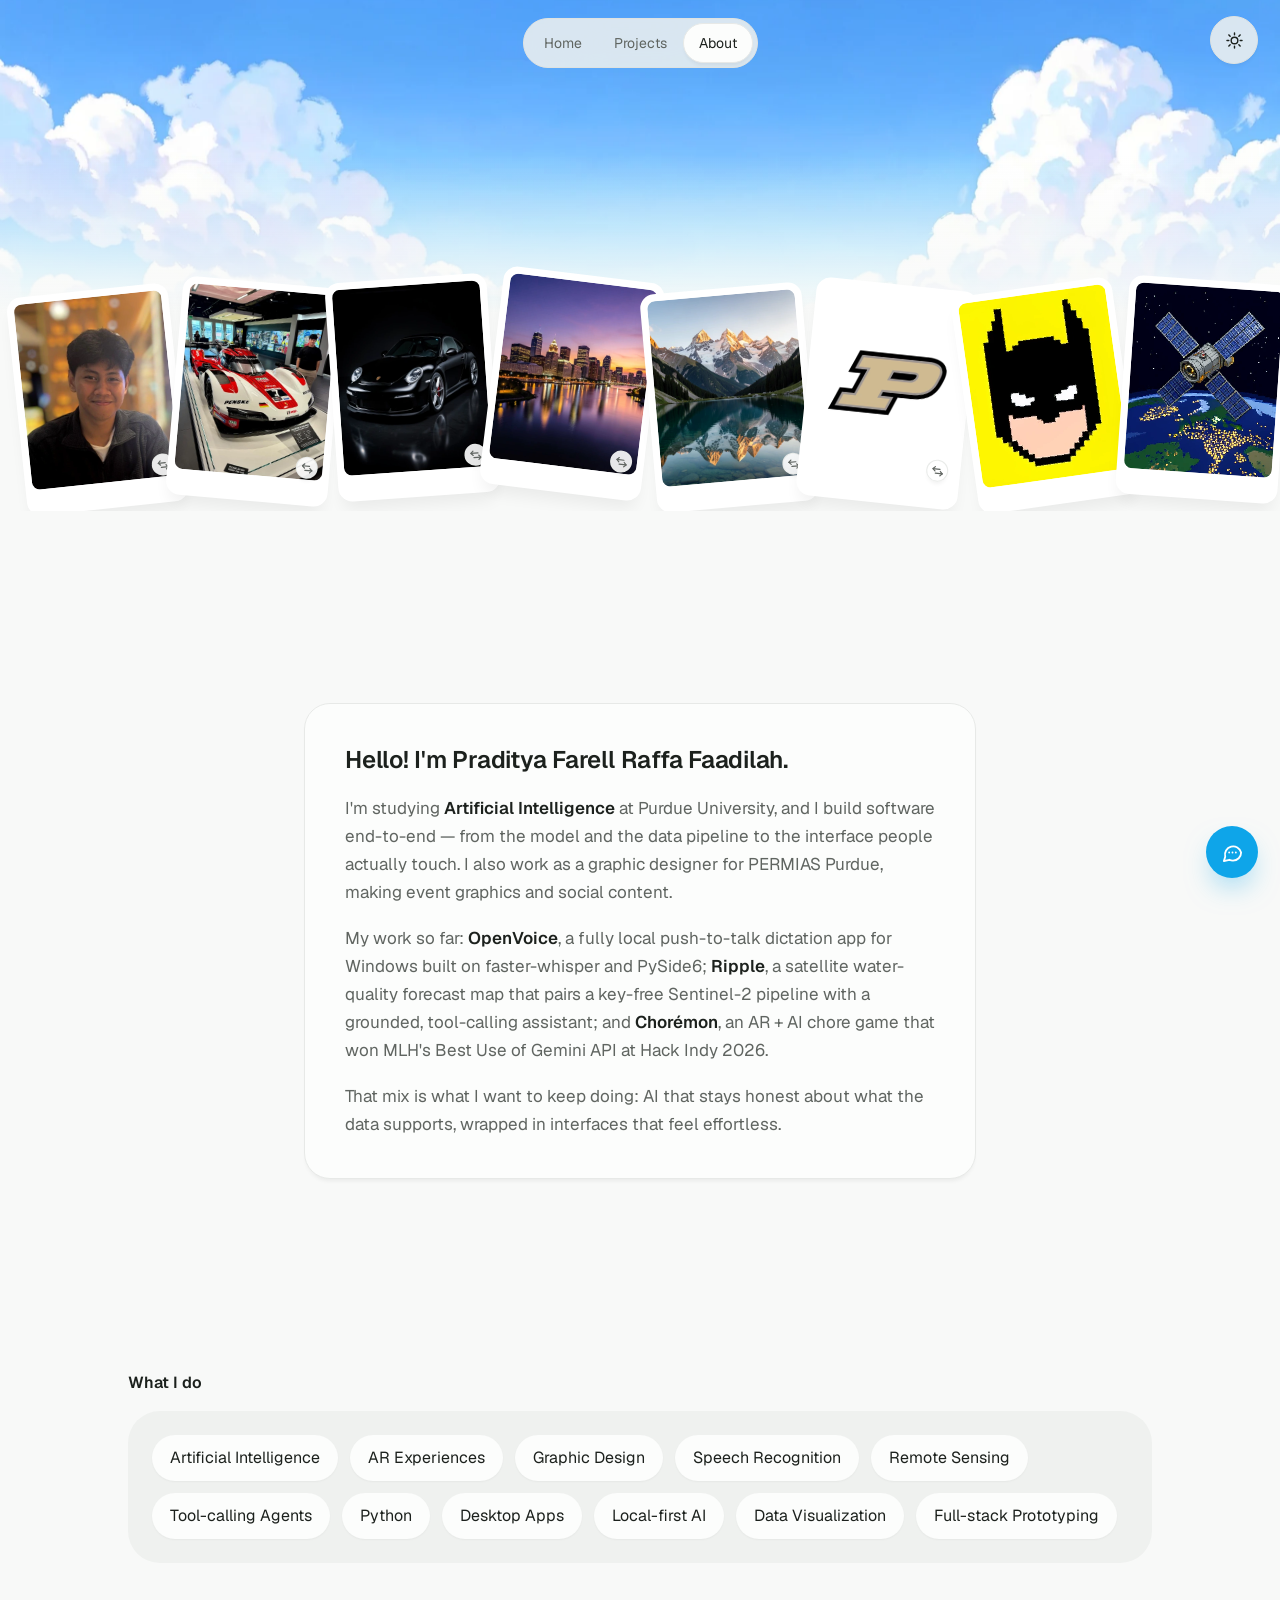
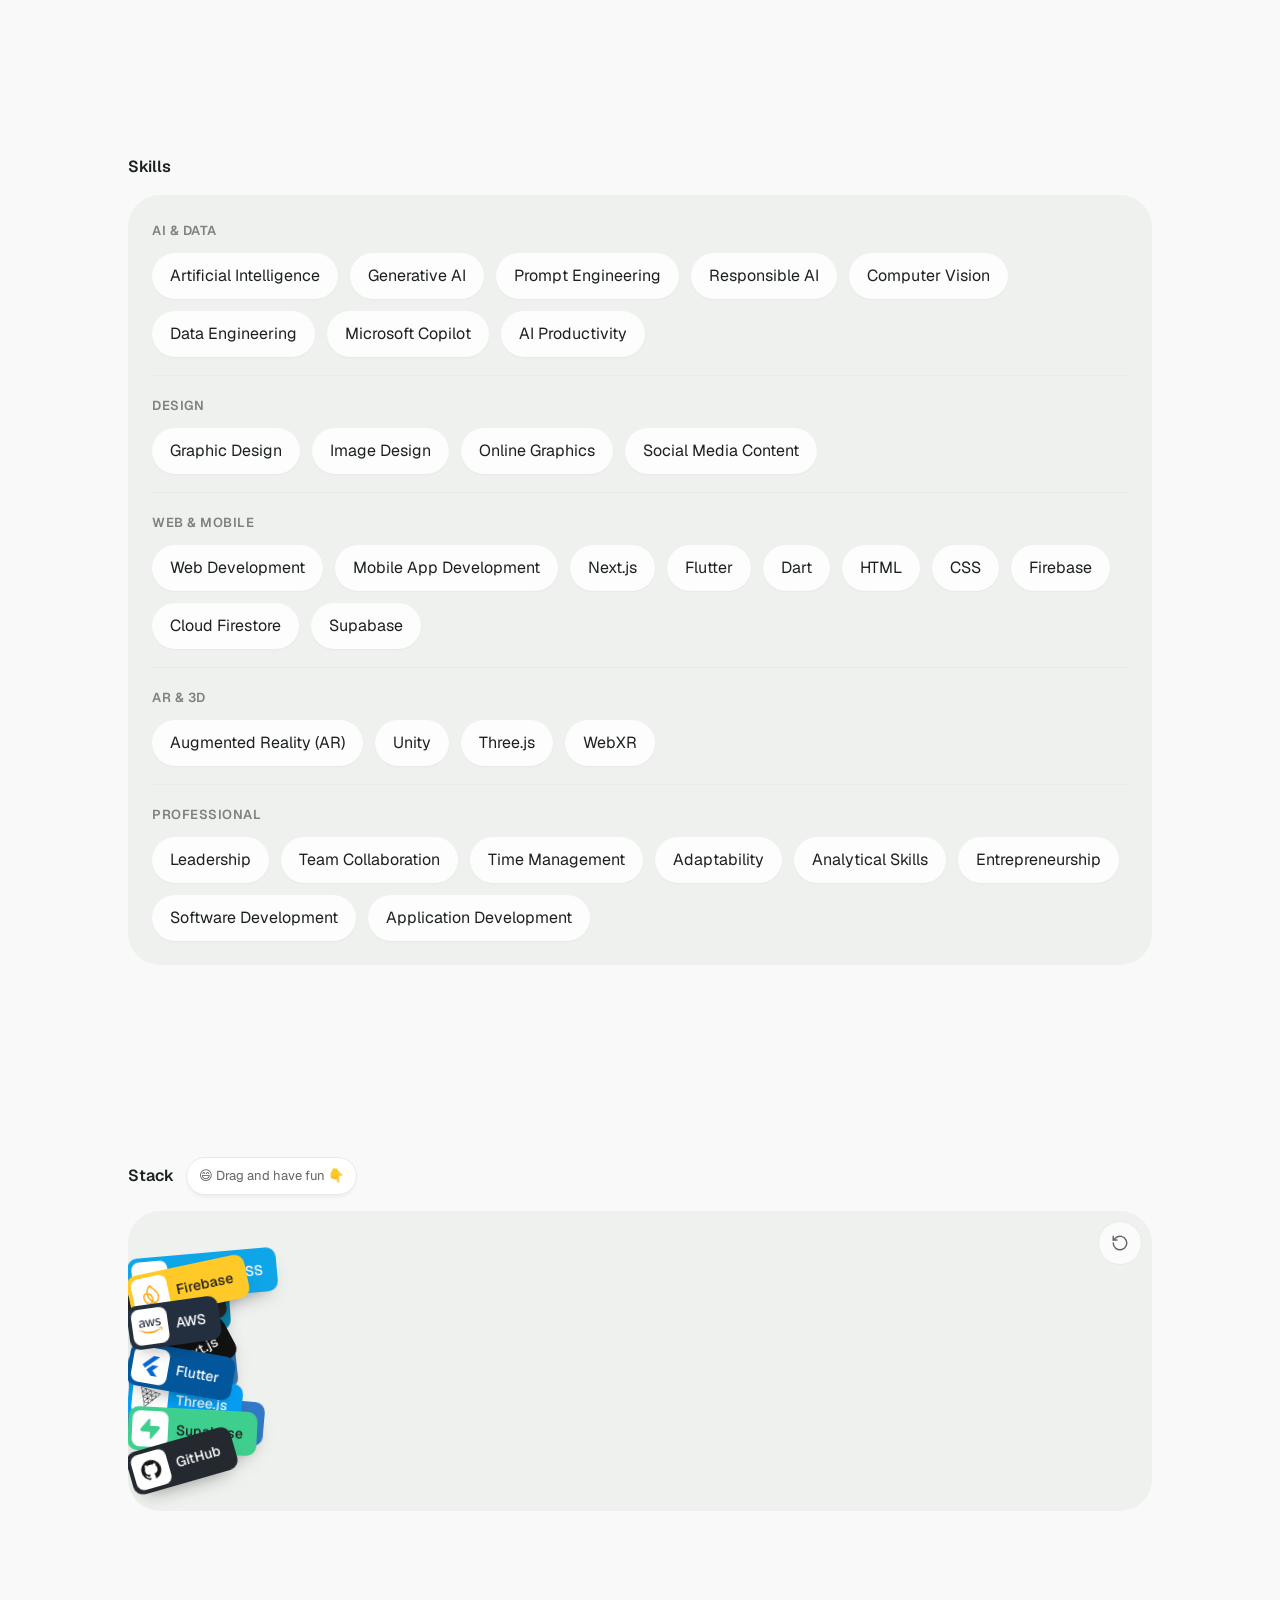
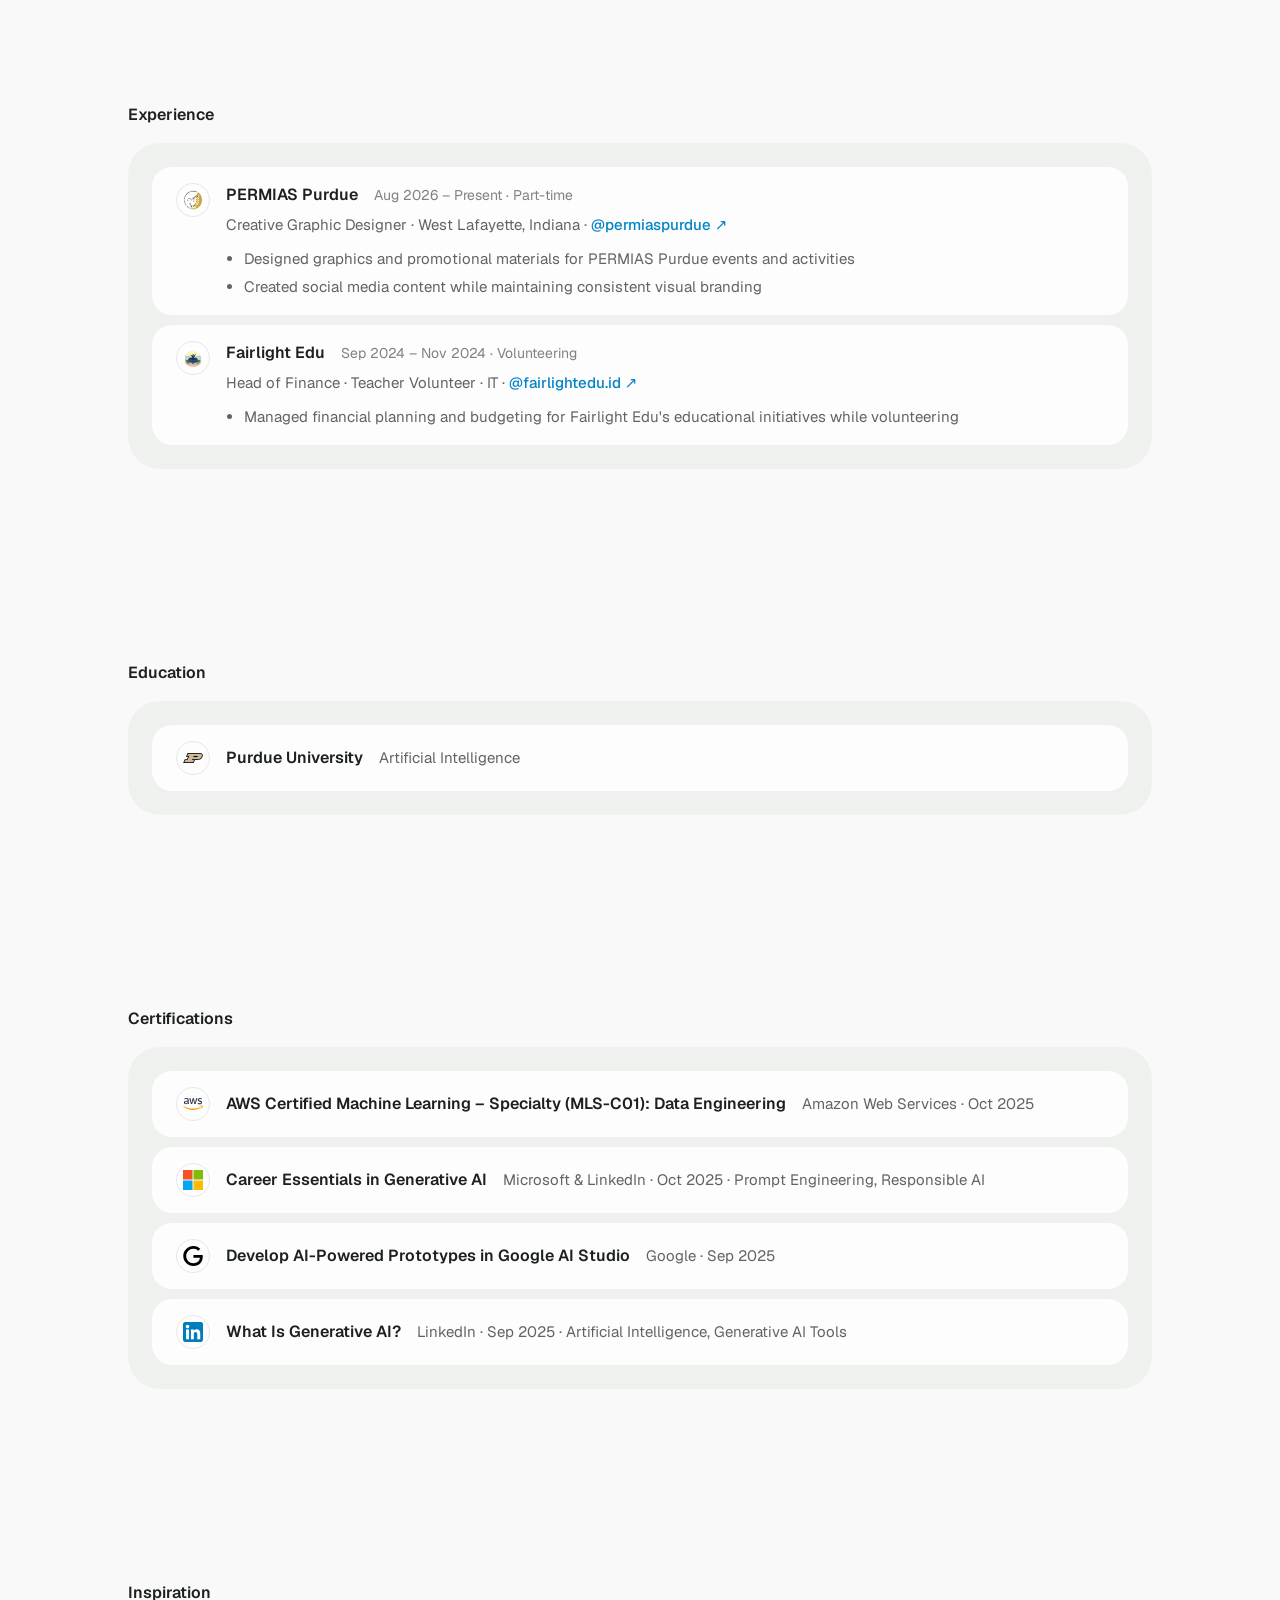
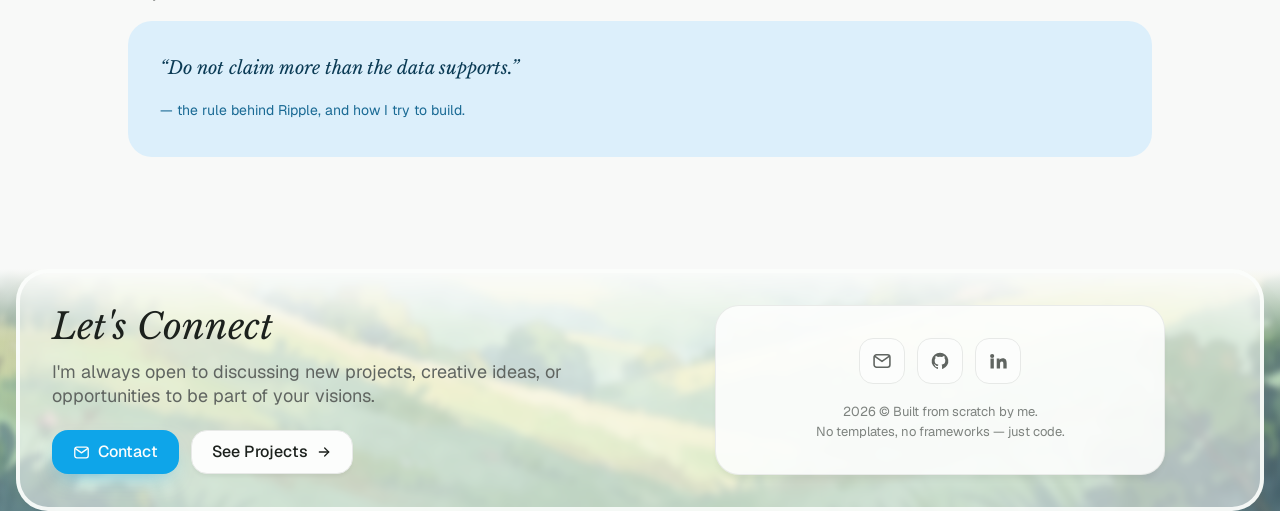
==== commit 6894c217: "Night theme: starfield sky + dusk band in dark mode, Stack refreshed to 12 real tools, org logos + I" ====
--- a/about/index.html
+++ b/about/index.html
@@ -28,7 +28,8 @@
 <body>
 
   <div class="sky" aria-hidden="true">
-    <img id="sky-img" src="../assets/img/generated/sky.webp" alt="">
+    <img id="sky-img" class="sky-day" src="../assets/img/generated/sky.webp" alt="">
+    <img class="sky-night" src="../assets/img/generated2/night-sky.webp" alt="" loading="lazy">
     <div class="sky-fade"></div>
   </div>
 
@@ -219,12 +220,16 @@
             <svg width="18" height="18" viewBox="0 0 24 24" fill="none" stroke="currentColor" stroke-width="1.9" stroke-linecap="round" stroke-linejoin="round" aria-hidden="true"><path d="M3 12a9 9 0 1 0 3-6.7L3 8"/><path d="M3 3v5h5"/></svg>
           </button>
           <div class="sticker" style="background:#3776AB"><span class="sticker-glyph"><svg width="20" height="20" viewBox="0 0 24 24" fill="#3776AB" aria-hidden="true"><path d="M14.25.18l.9.2.73.26.59.3.45.32.34.34.25.34.16.33.1.3.04.26.02.2-.01.13V8.5l-.05.63-.13.55-.21.46-.26.38-.3.31-.33.25-.35.19-.35.14-.33.1-.3.07-.26.04-.21.02H8.77l-.69.05-.59.14-.5.22-.41.27-.33.32-.27.35-.2.36-.15.37-.1.35-.07.32-.04.27-.02.21v3.06H3.17l-.21-.03-.28-.07-.32-.12-.35-.18-.36-.26-.36-.36-.35-.46-.32-.59-.28-.73-.21-.88-.14-1.05-.05-1.23.06-1.22.16-1.04.24-.87.32-.71.36-.57.4-.44.42-.33.42-.24.4-.16.36-.1.32-.05.24-.01h.16l.06.01h8.16v-.83H6.18l-.01-2.75-.02-.37.05-.34.11-.31.17-.28.25-.26.31-.23.38-.2.44-.18.51-.15.58-.12.64-.1.71-.06.77-.04.84-.02 1.27.05zm-6.3 1.98l-.23.33-.08.41.08.41.23.34.33.22.41.09.41-.09.33-.22.23-.34.08-.41-.08-.41-.23-.33-.33-.22-.41-.09-.41.09zm13.09 3.95l.28.06.32.12.35.18.36.27.36.35.35.47.32.59.28.73.21.88.14 1.04.05 1.23-.06 1.23-.16 1.04-.24.86-.32.71-.36.57-.4.45-.42.33-.42.24-.4.16-.36.09-.32.05-.24.02-.16-.01h-8.22v.82h5.84l.01 2.76.02.36-.05.34-.11.31-.17.29-.25.25-.31.24-.38.2-.44.17-.51.15-.58.13-.64.09-.71.07-.77.04-.84.01-1.27-.04-1.07-.14-.9-.2-.73-.25-.59-.3-.45-.33-.34-.34-.25-.34-.16-.33-.1-.3-.04-.25-.02-.2.01-.13v-5.34l.05-.64.13-.54.21-.46.26-.38.3-.32.33-.24.35-.2.35-.14.33-.1.3-.06.26-.04.21-.02.13-.01h5.84l.69-.05.59-.14.5-.21.41-.28.33-.32.27-.35.2-.36.15-.36.1-.35.07-.32.04-.28.02-.21V6.07h2.09l.14.01zm-6.47 14.25l-.23.33-.08.41.08.41.23.33.33.23.41.08.41-.08.33-.23.23-.33.08-.41-.08-.41-.23-.33-.33-.23-.41-.08-.41.08z"/></svg></span>Python</div>
-          <div class="sticker" style="background:#087EA4"><span class="sticker-glyph"><svg width="21" height="21" viewBox="-11.5 -10.23 23 20.46" fill="none" stroke="#61DAFB" stroke-width="1" aria-hidden="true"><circle r="2.05" fill="#61DAFB" stroke="none"/><ellipse rx="11" ry="4.2"/><ellipse rx="11" ry="4.2" transform="rotate(60)"/><ellipse rx="11" ry="4.2" transform="rotate(120)"/></svg></span>React</div>
           <div class="sticker" style="background:#3178C6"><span class="sticker-glyph"><svg width="20" height="20" viewBox="0 0 24 24" fill="#3178C6" aria-hidden="true"><path d="M1.125 0C.502 0 0 .502 0 1.125v21.75C0 23.498.502 24 1.125 24h21.75c.623 0 1.125-.502 1.125-1.125V1.125C24 .502 23.498 0 22.875 0zm17.363 9.75c.612 0 1.154.037 1.627.111a6.38 6.38 0 0 1 1.306.34v2.458a3.95 3.95 0 0 0-.643-.361 5.093 5.093 0 0 0-.717-.26 5.453 5.453 0 0 0-1.426-.2c-.3 0-.573.028-.819.086a2.1 2.1 0 0 0-.623.242c-.17.104-.3.229-.393.374a.888.888 0 0 0-.14.49c0 .196.053.373.156.529.104.156.252.304.443.444s.423.276.696.41c.273.135.582.274.926.416.47.197.892.407 1.266.628.374.222.695.473.963.753.268.279.472.598.614.957.142.359.214.776.214 1.253 0 .657-.125 1.21-.373 1.656a3.033 3.033 0 0 1-1.012 1.085 4.38 4.38 0 0 1-1.487.596c-.566.12-1.163.18-1.79.18a9.916 9.916 0 0 1-1.84-.164 5.544 5.544 0 0 1-1.512-.493v-2.63a5.033 5.033 0 0 0 3.237 1.2c.333 0 .624-.03.872-.09.249-.06.456-.144.623-.25.166-.108.29-.234.373-.38a1.023 1.023 0 0 0-.074-1.089 2.12 2.12 0 0 0-.537-.5 5.597 5.597 0 0 0-.807-.444 27.72 27.72 0 0 0-1.007-.436c-.918-.383-1.602-.852-2.053-1.405-.45-.553-.676-1.222-.676-2.005 0-.614.123-1.141.369-1.582.246-.441.58-.804 1.004-1.089a4.494 4.494 0 0 1 1.47-.629 7.536 7.536 0 0 1 1.77-.201zm-15.113.188h9.563v2.166H9.506v9.646H6.789v-9.646H3.375z"/></svg></span>TypeScript</div>
-          <div class="sticker" style="background:#41CD52"><span class="sticker-glyph"><svg width="20" height="20" viewBox="0 0 24 24" fill="#41CD52" aria-hidden="true"><path d="M21.693 3.162H3.33L0 6.49v14.348h20.671L24 17.51V3.162zM12.785 18.4l-1.562.728-1.35-2.217c-.196.057-.499.09-.924.09-1.579 0-2.683-.425-3.305-1.276-.622-.85-.932-2.2-.932-4.033 0-1.84.319-3.206.949-4.098.63-.892 1.726-1.341 3.288-1.341 1.562 0 2.658.441 3.28 1.333.63.883.94 2.25.94 4.098 0 1.219-.13 2.2-.384 2.945-.261.752-.679 1.325-1.268 1.718zm4.736-1.587c-.858 0-1.447-.196-1.766-.59-.32-.392-.483-1.136-.483-2.232v-3.534H14.11V9.051h1.162V6.843h1.644V9.05h2.094v1.415h-2.094v3.346c0 .622.05 1.03.14 1.227.09.204.326.303.695.303l1.243-.05.073 1.326c-.67.13-1.186.196-1.546.196zm-8.58-9.08c-.95 0-1.604.311-1.963.94-.352.63-.532 1.629-.532 3.011 0 1.374.172 2.364.515 2.953.344.589 1.006.892 1.98.892.973 0 1.628-.295 1.971-.876.335-.58.507-1.57.507-2.953 0-1.39-.172-2.396-.523-3.026-.352-.63-1.006-.94-1.955-.94Z"/></svg></span>PySide6</div>
-          <div class="sticker" style="background:#6E6E73"><span class="sticker-glyph"><svg width="20" height="20" viewBox="0 0 24 24" fill="none" stroke="#6E6E73" stroke-width="1.8" stroke-linecap="round" stroke-linejoin="round" aria-hidden="true"><rect x="9" y="3" width="6" height="11" rx="3"/><path d="M5 11a7 7 0 0 0 14 0"/><path d="M12 18v3"/></svg></span>faster-whisper</div>
-          <div class="sticker" style="background:#4D6BFE"><span class="sticker-glyph"><svg width="20" height="20" viewBox="0 0 24 24" fill="#4D6BFE" aria-hidden="true"><path d="M23.748 4.651c-.254-.124-.364.113-.512.233-.051.04-.094.09-.137.137-.372.397-.806.657-1.373.626-.829-.046-1.537.214-2.163.848-.133-.782-.575-1.248-1.247-1.548-.352-.155-.708-.311-.955-.65-.172-.24-.219-.509-.305-.774-.055-.16-.11-.323-.293-.35-.2-.031-.278.136-.356.276-.313.572-.434 1.202-.422 1.84.027 1.436.633 2.58 1.838 3.393.137.094.172.187.129.323-.082.28-.18.553-.266.833-.055.179-.137.218-.328.14a5.5 5.5 0 0 1-1.737-1.179c-.857-.828-1.631-1.743-2.597-2.46a12 12 0 0 0-.689-.47c-.985-.957.13-1.743.387-1.836.27-.098.094-.433-.778-.428-.872.003-1.67.295-2.687.685a3 3 0 0 1-.465.136 9.6 9.6 0 0 0-2.883-.101c-1.885.21-3.39 1.1-4.497 2.622C.082 8.776-.231 10.854.152 13.02c.403 2.284 1.568 4.175 3.36 5.653 1.857 1.533 3.997 2.284 6.438 2.14 1.482-.085 3.132-.284 4.994-1.86.47.234.962.328 1.78.398.629.058 1.235-.031 1.705-.129.735-.155.684-.836.418-.961-2.155-1.004-1.682-.595-2.112-.926 1.095-1.295 2.768-3.598 3.284-6.733.05-.346.115-.834.108-1.114-.004-.171.035-.238.23-.257a4.2 4.2 0 0 0 1.545-.475c1.397-.763 1.96-2.016 2.093-3.517.02-.23-.004-.467-.247-.588M11.58 18.168c-2.088-1.642-3.101-2.183-3.52-2.16-.39.024-.32.472-.234.763.09.288.207.487.371.74.114.167.192.416-.113.603-.673.416-1.842-.14-1.897-.168-1.361-.801-2.5-1.86-3.301-3.306-.775-1.393-1.225-2.888-1.299-4.482-.02-.385.094-.522.477-.592a4.7 4.7 0 0 1 1.53-.038c2.131.311 3.946 1.264 5.467 2.774.868.86 1.525 1.887 2.202 2.89.72 1.066 1.494 2.082 2.48 2.915.348.291.626.513.892.677-.802.09-2.14.109-3.055-.615zm1.001-6.44a.306.306 0 0 1 .415-.287.3.3 0 0 1 .113.074.3.3 0 0 1 .086.214c0 .17-.136.307-.308.307a.303.303 0 0 1-.306-.307m3.11 1.596c-.2.081-.4.151-.591.16a1.25 1.25 0 0 1-.798-.254c-.274-.23-.47-.358-.551-.758a1.7 1.7 0 0 1 .015-.588c.07-.327-.007-.537-.238-.727-.188-.156-.426-.199-.689-.199a.6.6 0 0 1-.254-.078.253.253 0 0 1-.114-.358 1 1 0 0 1 .192-.21c.356-.202.767-.136 1.146.016.352.144.618.408 1.001.782.392.451.462.576.685.915.176.264.336.536.446.848.066.194-.02.353-.25.45"/></svg></span>DeepSeek</div>
-          <div class="sticker" style="background:#111111"><span class="sticker-glyph"><svg width="18" height="18" viewBox="0 0 24 24" fill="#000000" aria-hidden="true"><path d="m12 1.608 12 20.784H0Z"/></svg></span>Vercel</div>
+          <div class="sticker" style="background:#087EA4"><span class="sticker-glyph"><svg width="20" height="20" viewBox="0 0 24 24" fill="#61DAFB" aria-hidden="true"><path d="M14.23 12.004a2.236 2.236 0 0 1-2.235 2.236 2.236 2.236 0 0 1-2.236-2.236 2.236 2.236 0 0 1 2.235-2.236 2.236 2.236 0 0 1 2.236 2.236zm2.648-10.69c-1.346 0-3.107.96-4.888 2.622-1.78-1.653-3.542-2.602-4.887-2.602-.41 0-.783.093-1.106.278-1.375.793-1.683 3.264-.973 6.365C1.98 8.917 0 10.42 0 12.004c0 1.59 1.99 3.097 5.043 4.03-.704 3.113-.39 5.588.988 6.38.32.187.69.275 1.102.275 1.345 0 3.107-.96 4.888-2.624 1.78 1.654 3.542 2.603 4.887 2.603.41 0 .783-.09 1.106-.275 1.374-.792 1.683-3.263.973-6.365C22.02 15.096 24 13.59 24 12.004c0-1.59-1.99-3.097-5.043-4.032.704-3.11.39-5.587-.988-6.38-.318-.184-.688-.277-1.092-.278zm-.005 1.09v.006c.225 0 .406.044.558.127.666.382.955 1.835.73 3.704-.054.46-.142.945-.25 1.44-.96-.236-2.006-.417-3.107-.534-.66-.905-1.345-1.727-2.035-2.447 1.592-1.48 3.087-2.292 4.105-2.295zm-9.77.02c1.012 0 2.514.808 4.11 2.28-.686.72-1.37 1.537-2.02 2.442-1.107.117-2.154.298-3.113.538-.112-.49-.195-.964-.254-1.42-.23-1.868.054-3.32.714-3.707.19-.09.4-.127.563-.132zm4.882 3.05c.455.468.91.992 1.36 1.564-.44-.02-.89-.034-1.345-.034-.46 0-.915.01-1.36.034.44-.572.895-1.096 1.345-1.565zM12 8.1c.74 0 1.477.034 2.202.093.406.582.802 1.203 1.183 1.86.372.64.71 1.29 1.018 1.946-.308.655-.646 1.31-1.013 1.95-.38.66-.773 1.288-1.18 1.87-.728.063-1.466.098-2.21.098-.74 0-1.477-.035-2.202-.093-.406-.582-.802-1.204-1.183-1.86-.372-.64-.71-1.29-1.018-1.946.303-.657.646-1.313 1.013-1.954.38-.66.773-1.286 1.18-1.868.728-.064 1.466-.098 2.21-.098zm-3.635.254c-.24.377-.48.763-.704 1.16-.225.39-.435.782-.635 1.174-.265-.656-.49-1.31-.676-1.947.64-.15 1.315-.283 2.015-.386zm7.26 0c.695.103 1.365.23 2.006.387-.18.632-.405 1.282-.66 1.933-.2-.39-.41-.783-.64-1.174-.225-.392-.465-.774-.705-1.146zm3.063.675c.484.15.944.317 1.375.498 1.732.74 2.852 1.708 2.852 2.476-.005.768-1.125 1.74-2.857 2.475-.42.18-.88.342-1.355.493-.28-.958-.646-1.956-1.1-2.98.45-1.017.81-2.01 1.085-2.964zm-13.395.004c.278.96.645 1.957 1.1 2.98-.45 1.017-.812 2.01-1.086 2.964-.484-.15-.944-.318-1.37-.5-1.732-.737-2.852-1.706-2.852-2.474 0-.768 1.12-1.742 2.852-2.476.42-.18.88-.342 1.356-.494zm11.678 4.28c.265.657.49 1.312.676 1.948-.64.157-1.316.29-2.016.39.24-.375.48-.762.705-1.158.225-.39.435-.788.636-1.18zm-9.945.02c.2.392.41.783.64 1.175.23.39.465.772.705 1.143-.695-.102-1.365-.23-2.006-.386.18-.63.406-1.282.66-1.933zM17.92 16.32c.112.493.2.968.254 1.423.23 1.868-.054 3.32-.714 3.708-.147.09-.338.128-.563.128-1.012 0-2.514-.807-4.11-2.28.686-.72 1.37-1.536 2.02-2.44 1.107-.118 2.154-.3 3.113-.54zm-11.83.01c.96.234 2.006.415 3.107.532.66.905 1.345 1.727 2.035 2.446-1.595 1.483-3.092 2.295-4.11 2.295-.22-.005-.406-.05-.553-.132-.666-.38-.955-1.834-.73-3.703.054-.46.142-.944.25-1.438zm4.56.64c.44.02.89.034 1.345.034.46 0 .915-.01 1.36-.034-.44.572-.895 1.095-1.345 1.565-.455-.47-.91-.993-1.36-1.565z"/></svg></span>React</div>
+          <div class="sticker" style="background:#111111"><span class="sticker-glyph"><svg width="20" height="20" viewBox="0 0 24 24" fill="#000000" aria-hidden="true"><path d="M18.665 21.978C16.758 23.255 14.465 24 12 24 5.377 24 0 18.623 0 12S5.377 0 12 0s12 5.377 12 12c0 3.583-1.574 6.801-4.067 9.001L9.219 7.2H7.2v9.596h1.615V9.251l9.85 12.727Zm-3.332-8.533 1.6 2.061V7.2h-1.6v6.245Z"/></svg></span>Next.js</div>
+          <div class="sticker" style="background:#0EA5E9"><span class="sticker-glyph"><svg width="20" height="20" viewBox="0 0 24 24" fill="#06B6D4" aria-hidden="true"><path d="M12.001,4.8c-3.2,0-5.2,1.6-6,4.8c1.2-1.6,2.6-2.2,4.2-1.8c0.913,0.228,1.565,0.89,2.288,1.624 C13.666,10.618,15.027,12,18.001,12c3.2,0,5.2-1.6,6-4.8c-1.2,1.6-2.6,2.2-4.2,1.8c-0.913-0.228-1.565-0.89-2.288-1.624 C16.337,6.182,14.976,4.8,12.001,4.8z M6.001,12c-3.2,0-5.2,1.6-6,4.8c1.2-1.6,2.6-2.2,4.2-1.8c0.913,0.228,1.565,0.89,2.288,1.624 c1.177,1.194,2.538,2.576,5.512,2.576c3.2,0,5.2-1.6,6-4.8c-1.2,1.6-2.6,2.2-4.2,1.8c-0.913-0.228-1.565-0.89-2.288-1.624 C10.337,13.382,8.976,12,6.001,12z"/></svg></span>Tailwind CSS</div>
+          <div class="sticker" style="background:#049EF4"><span class="sticker-glyph"><svg width="20" height="20" viewBox="0 0 24 24" fill="#000000" aria-hidden="true"><path d="M.38 0a.268.268 0 0 0-.256.332l2.894 11.716a.268.268 0 0 0 .01.04l2.89 11.708a.268.268 0 0 0 .447.128L23.802 7.15a.268.268 0 0 0-.112-.45l-5.784-1.667a.268.268 0 0 0-.123-.035L6.38 1.715a.268.268 0 0 0-.144-.04L.456.01A.268.268 0 0 0 .38 0zm.374.654L5.71 2.08 1.99 5.664zM6.61 2.34l4.864 1.4-3.65 3.515zm-.522.12l1.217 4.926-4.877-1.4zm6.28 1.538l4.878 1.404-3.662 3.53zm-.52.13l1.208 4.9-4.853-1.392zm6.3 1.534l4.947 1.424-3.715 3.574zm-.524.12l1.215 4.926-4.876-1.398zm-15.432.696l4.964 1.424-3.726 3.586zM8.047 8.15l4.877 1.4-3.66 3.527zm-.518.137l1.236 5.017-4.963-1.432zm6.274 1.535l4.965 1.425-3.73 3.586zm-.52.127l1.235 5.012-4.958-1.43zm-9.63 2.438l4.873 1.406-3.656 3.523zm5.854 1.687l4.863 1.403-3.648 3.51zm-.54.04l1.214 4.927-4.875-1.4zm-3.896 4.02l5.037 1.442-3.782 3.638z"/></svg></span>Three.js</div>
+          <div class="sticker" style="background:#222222"><span class="sticker-glyph"><svg width="20" height="20" viewBox="0 0 24 24" fill="#000000" aria-hidden="true"><path d="m12.9288 4.2939 3.7997 2.1929c.1366.077.1415.2905 0 .3675l-4.515 2.6076a.4192.4192 0 0 1-.4246 0L7.274 6.8543c-.139-.0745-.1415-.293 0-.3675l3.7972-2.193V0L1.3758 5.5977V16.793l3.7177-2.1456v-4.3858c-.0025-.1565.1813-.2682.318-.1838l4.5148 2.6076a.4252.4252 0 0 1 .2136.3676v5.2127c.0025.1565-.1813.2682-.3179.1838l-3.7996-2.1929-3.7178 2.1457L12 24l9.6954-5.5977-3.7178-2.1457-3.7996 2.1929c-.1341.082-.3229-.0248-.3179-.1838V13.053c0-.1565.087-.2956.2136-.3676l4.5149-2.6076c.134-.082.3228.0224.3179.1838v4.3858l3.7177 2.1456V5.5977L12.9288 0Z"/></svg></span>Unity</div>
+          <div class="sticker" style="background:#02569B"><span class="sticker-glyph"><svg width="20" height="20" viewBox="0 0 24 24" fill="#0468D7" aria-hidden="true"><path d="M14.314 0L2.3 12 6 15.7 21.684.013h-7.357zm.014 11.072L7.857 17.53l6.47 6.47H21.7l-6.46-6.468 6.46-6.46h-7.37z"/></svg></span>Flutter</div>
+          <div class="sticker" style="background:#FFCA28;color:#1c1c1c"><span class="sticker-glyph"><svg width="20" height="20" viewBox="0 0 24 24" fill="#FFA000" aria-hidden="true"><path d="M19.455 8.369c-.538-.748-1.778-2.285-3.681-4.569-.826-.991-1.535-1.832-1.884-2.245a146 146 0 0 0-.488-.576l-.207-.245-.113-.133-.022-.032-.01-.005L12.57 0l-.609.488c-1.555 1.246-2.828 2.851-3.681 4.64-.523 1.064-.864 2.105-1.043 3.176-.047.241-.088.489-.121.738-.209-.017-.421-.028-.632-.033-.018-.001-.035-.002-.059-.003a7.46 7.46 0 0 0-2.28.274l-.317.089-.163.286c-.765 1.342-1.198 2.869-1.252 4.416-.07 2.01.477 3.954 1.583 5.625 1.082 1.633 2.61 2.882 4.42 3.611l.236.095.071.025.003-.001a9.59 9.59 0 0 0 2.941.568q.171.006.342.006c1.273 0 2.513-.249 3.69-.742l.008.004.313-.145a9.63 9.63 0 0 0 3.927-3.335c1.01-1.49 1.577-3.234 1.641-5.042.075-2.161-.643-4.304-2.133-6.371m-7.083 6.695c.328 1.244.264 2.44-.191 3.558-1.135-1.12-1.967-2.352-2.475-3.665-.543-1.404-.87-2.74-.974-3.975.48.157.922.366 1.315.622 1.132.737 1.914 1.902 2.325 3.461zm.207 6.022c.482.368.99.712 1.513 1.028-.771.21-1.565.302-2.369.273a8 8 0 0 1-.373-.022c.458-.394.869-.823 1.228-1.279zm1.347-6.431c-.516-1.957-1.527-3.437-3.002-4.398-.647-.421-1.385-.741-2.194-.95.011-.134.026-.268.043-.4.014-.113.03-.216.046-.313.133-.689.332-1.37.589-2.025.099-.25.206-.499.321-.74l.004-.008c.177-.358.376-.719.61-1.105l.092-.152-.003-.001c.544-.851 1.197-1.627 1.942-2.311l.288.341c.672.796 1.304 1.548 1.878 2.237 1.291 1.549 2.966 3.583 3.612 4.48 1.277 1.771 1.893 3.579 1.83 5.375-.049 1.395-.461 2.755-1.195 3.933-.694 1.116-1.661 2.05-2.8 2.708-.636-.318-1.559-.839-2.539-1.599.79-1.575.952-3.28.479-5.072zm-2.575 5.397c-.725.939-1.587 1.55-2.09 1.856-.081-.029-.163-.06-.243-.093l-.065-.026c-1.49-.616-2.747-1.656-3.635-3.01-.907-1.384-1.356-2.993-1.298-4.653.041-1.19.338-2.327.882-3.379.316-.07.638-.114.96-.131l.084-.002c.162-.003.324-.003.478 0 .227.011.454.035.677.07.073 1.513.445 3.145 1.105 4.852.637 1.644 1.694 3.162 3.144 4.515z"/></svg></span>Firebase</div>
+          <div class="sticker" style="background:#3ECF8E;color:#1c1c1c"><span class="sticker-glyph"><svg width="20" height="20" viewBox="0 0 24 24" fill="#3ECF8E" aria-hidden="true"><path d="M11.9 1.036c-.015-.986-1.26-1.41-1.874-.637L.764 12.05C-.33 13.427.65 15.455 2.409 15.455h9.579l.113 7.51c.014.985 1.259 1.408 1.873.636l9.262-11.653c1.093-1.375.113-3.403-1.645-3.403h-9.642z"/></svg></span>Supabase</div>
+          <div class="sticker" style="background:#232F3E"><span class="sticker-glyph"><img src="../assets/img/logos/aws.svg" alt="" style="width:24px;height:auto"></span>AWS</div>
           <div class="sticker" style="background:#24292F"><span class="sticker-glyph"><svg width="20" height="20" viewBox="0 0 24 24" fill="#181717" aria-hidden="true"><path d="M12 .297c-6.63 0-12 5.373-12 12 0 5.303 3.438 9.8 8.205 11.385.6.113.82-.258.82-.577 0-.285-.01-1.04-.015-2.04-3.338.724-4.042-1.61-4.042-1.61C4.422 18.07 3.633 17.7 3.633 17.7c-1.087-.744.084-.729.084-.729 1.205.084 1.838 1.236 1.838 1.236 1.07 1.835 2.809 1.305 3.495.998.108-.776.417-1.305.76-1.605-2.665-.3-5.466-1.332-5.466-5.93 0-1.31.465-2.38 1.235-3.22-.135-.303-.54-1.523.105-3.176 0 0 1.005-.322 3.3 1.23.96-.267 1.98-.399 3-.405 1.02.006 2.04.138 3 .405 2.28-1.552 3.285-1.23 3.285-1.23.645 1.653.24 2.873.12 3.176.765.84 1.23 1.91 1.23 3.22 0 4.61-2.805 5.625-5.475 5.92.42.36.81 1.096.81 2.22 0 1.606-.015 2.896-.015 3.286 0 .315.21.69.825.57C20.565 22.092 24 17.592 24 12.297c0-6.627-5.373-12-12-12"/></svg></span>GitHub</div>
         </div>
       </div>
@@ -236,10 +241,10 @@
         <h3 class="section-label">Experience</h3>
         <div class="panel rows-panel">
           <div class="row-item xp">
-            <span class="row-logo" style="color:#8a6d1f;font-size:15px">P</span>
+            <span class="row-logo"><img src="../assets/img/logos/permias-logo.jpg" alt="PERMIAS Purdue"></span>
             <div class="xp-body">
               <div class="xp-head"><span class="row-title">PERMIAS Purdue</span><span class="row-date">Aug 2026 – Present · Part-time</span></div>
-              <p class="row-sub">Creative Graphic Designer · West Lafayette, Indiana</p>
+              <p class="row-sub">Creative Graphic Designer · West Lafayette, Indiana · <a class="row-link" href="https://www.instagram.com/permiaspurdue/" target="_blank" rel="noopener">@permiaspurdue ↗</a></p>
               <ul class="xp-list">
                 <li>Designed graphics and promotional materials for PERMIAS Purdue events and activities</li>
                 <li>Created social media content while maintaining consistent visual branding</li>
@@ -247,10 +252,10 @@
             </div>
           </div>
           <div class="row-item xp">
-            <span class="row-logo" style="color:#2c6fa8;font-size:15px">F</span>
+            <span class="row-logo"><img src="../assets/img/logos/fairlight-logo.jpg" alt="Fairlight Edu"></span>
             <div class="xp-body">
               <div class="xp-head"><span class="row-title">Fairlight Edu</span><span class="row-date">Sep 2024 – Nov 2024 · Volunteering</span></div>
-              <p class="row-sub">Head of Finance · Teacher Volunteer · IT</p>
+              <p class="row-sub">Head of Finance · Teacher Volunteer · IT · <a class="row-link" href="https://www.instagram.com/fairlightedu.id/" target="_blank" rel="noopener">@fairlightedu.id ↗</a></p>
               <ul class="xp-list">
                 <li>Managed financial planning and budgeting for Fairlight Edu&#x27;s educational initiatives while volunteering</li>
               </ul>
@@ -327,7 +332,8 @@
     <!-- ============ connect ============ -->
     <section class="connect" id="connect">
       <div class="connect-band" aria-hidden="true">
-        <img src="../assets/img/generated/landscape.webp" alt="">
+        <img class="connect-day" src="../assets/img/generated/landscape.webp" alt="">
+        <img class="connect-night" src="../assets/img/generated2/night-landscape.webp" alt="" loading="lazy">
       </div>
       <div class="container-wide">
         <div class="connect-card" data-reveal>
@@ -335,7 +341,7 @@
             <h2 class="title-2 serif">Let&#x27;s Connect</h2>
             <p class="headline muted">I&#x27;m always open to discussing new projects, creative ideas, or opportunities to be part of your visions.</p>
             <div class="hero-cta">
-              <a class="btn btn-primary" href="https://github.com/pfarell" target="_blank" rel="noopener">
+              <a class="btn btn-primary" href="mailto:raditfarell77@gmail.com">
                 <svg width="17" height="17" viewBox="0 0 24 24" fill="none" stroke="currentColor" stroke-width="1.9" stroke-linecap="round" stroke-linejoin="round" aria-hidden="true"><rect x="2.5" y="4.5" width="19" height="15" rx="3"/><path d="m3.5 6.5 8.5 6 8.5-6"/></svg>
                 Contact
               </a>
@@ -347,6 +353,9 @@
           <div class="connect-right">
             <div class="footer-card">
               <div class="footer-icons">
+                <a class="icon-btn" href="mailto:raditfarell77@gmail.com" aria-label="Email">
+                  <svg width="20" height="20" viewBox="0 0 24 24" fill="none" stroke="currentColor" stroke-width="1.9" stroke-linecap="round" stroke-linejoin="round" aria-hidden="true"><rect x="2.5" y="4.5" width="19" height="15" rx="3"/><path d="m3.5 6.5 8.5 6 8.5-6"/></svg>
+                </a>
                 <a class="icon-btn" href="https://github.com/pfarell" target="_blank" rel="noopener" aria-label="GitHub">
                   <svg width="20" height="20" viewBox="0 0 24 24" fill="currentColor" aria-hidden="true"><path d="M12 2a10 10 0 0 0-3.16 19.49c.5.09.68-.22.68-.48l-.01-1.7c-2.78.6-3.37-1.34-3.37-1.34-.45-1.16-1.11-1.47-1.11-1.47-.9-.62.07-.6.07-.6 1 .07 1.53 1.03 1.53 1.03.9 1.52 2.34 1.08 2.91.83.09-.65.35-1.09.63-1.34-2.22-.25-4.56-1.11-4.56-4.94 0-1.09.39-1.98 1.03-2.68-.1-.25-.45-1.27.1-2.64 0 0 .84-.27 2.75 1.02a9.56 9.56 0 0 1 5 0c1.91-1.29 2.75-1.02 2.75-1.02.55 1.37.2 2.39.1 2.64.64.7 1.03 1.59 1.03 2.68 0 3.84-2.34 4.68-4.57 4.93.36.31.68.92.68 1.85l-.01 2.75c0 .27.18.58.69.48A10 10 0 0 0 12 2Z"/></svg>
                 </a>
--- a/css/style.css
+++ b/css/style.css
@@ -291,6 +291,18 @@
   will-change: transform;
 }
 
+.sky img.sky-day {
+  transition: opacity 0.9s ease;
+}
+
+.sky img.sky-night {
+  position: absolute;
+  top: 0;
+  left: 0;
+  opacity: 0;
+  transition: opacity 0.9s ease;
+}
+
 .sky-fade {
   position: absolute;
   inset: 0;
@@ -380,12 +392,20 @@
   color-scheme: dark;
 }
 
-html.dark .sky img {
-  filter: brightness(0.55) saturate(0.9);
-}
-
-html.dark .connect-band img {
-  filter: brightness(0.45) saturate(0.8) blur(3px);
+html.dark .sky img.sky-day {
+  opacity: 0;
+}
+
+html.dark .sky img.sky-night {
+  opacity: 1;
+}
+
+html.dark .connect-band img.connect-day {
+  opacity: 0;
+}
+
+html.dark .connect-band img.connect-night {
+  opacity: 1;
 }
 
 html.dark .portrait-hint {
@@ -1177,6 +1197,17 @@
   filter: blur(3px) saturate(1.05);
 }
 
+.connect-band img.connect-day {
+  transition: opacity 0.9s ease;
+}
+
+.connect-band img.connect-night {
+  position: absolute;
+  inset: 0;
+  opacity: 0;
+  transition: opacity 0.9s ease;
+}
+
 .connect-band::after {
   content: "";
   position: absolute;
@@ -1522,6 +1553,10 @@
   font-size: 18px;
 }
 
+.sticker-glyph img {
+  display: block;
+}
+
 .rows-panel {
   display: flex;
   flex-direction: column;
@@ -1605,6 +1640,16 @@
   height: 20px;
   object-fit: contain;
   display: block;
+}
+
+.row-link {
+  color: var(--primary-7);
+  font-weight: 500;
+  white-space: nowrap;
+}
+
+.row-link:hover {
+  text-decoration: underline;
 }
 
 .row-main {
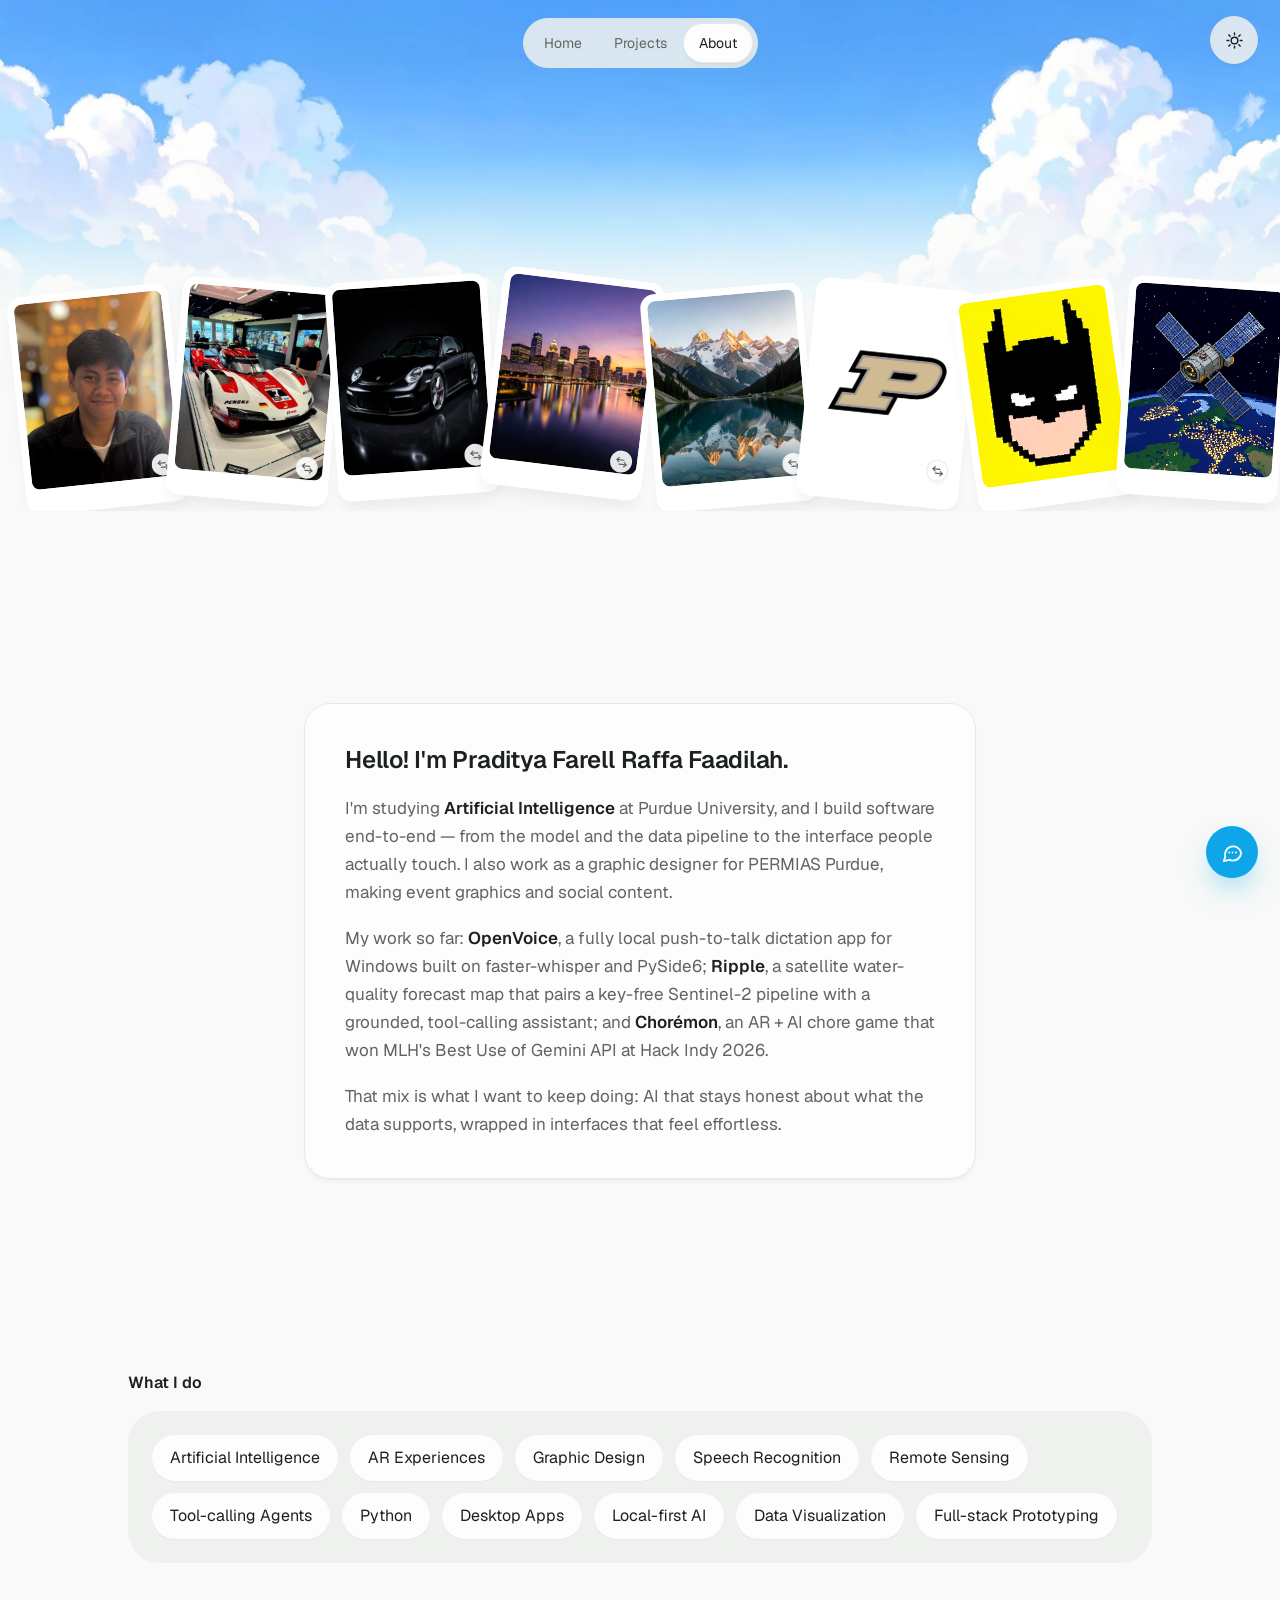
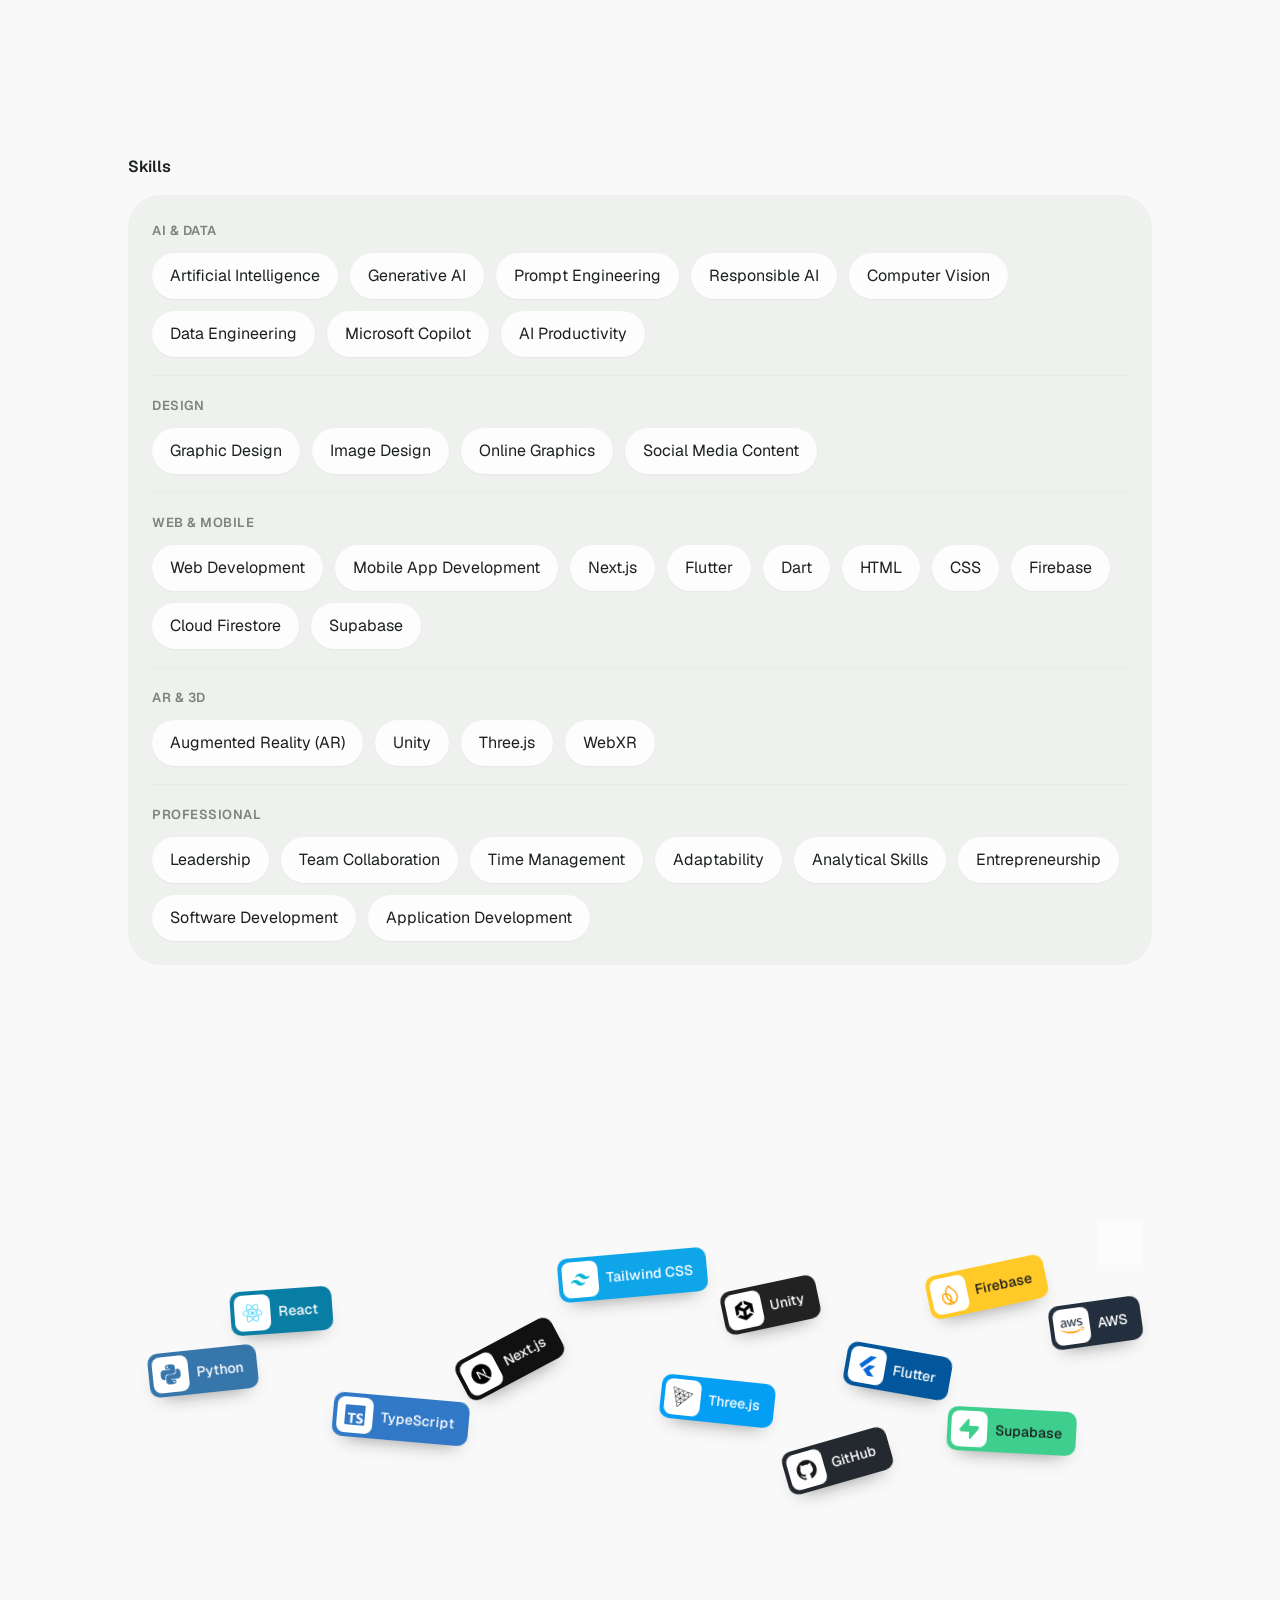
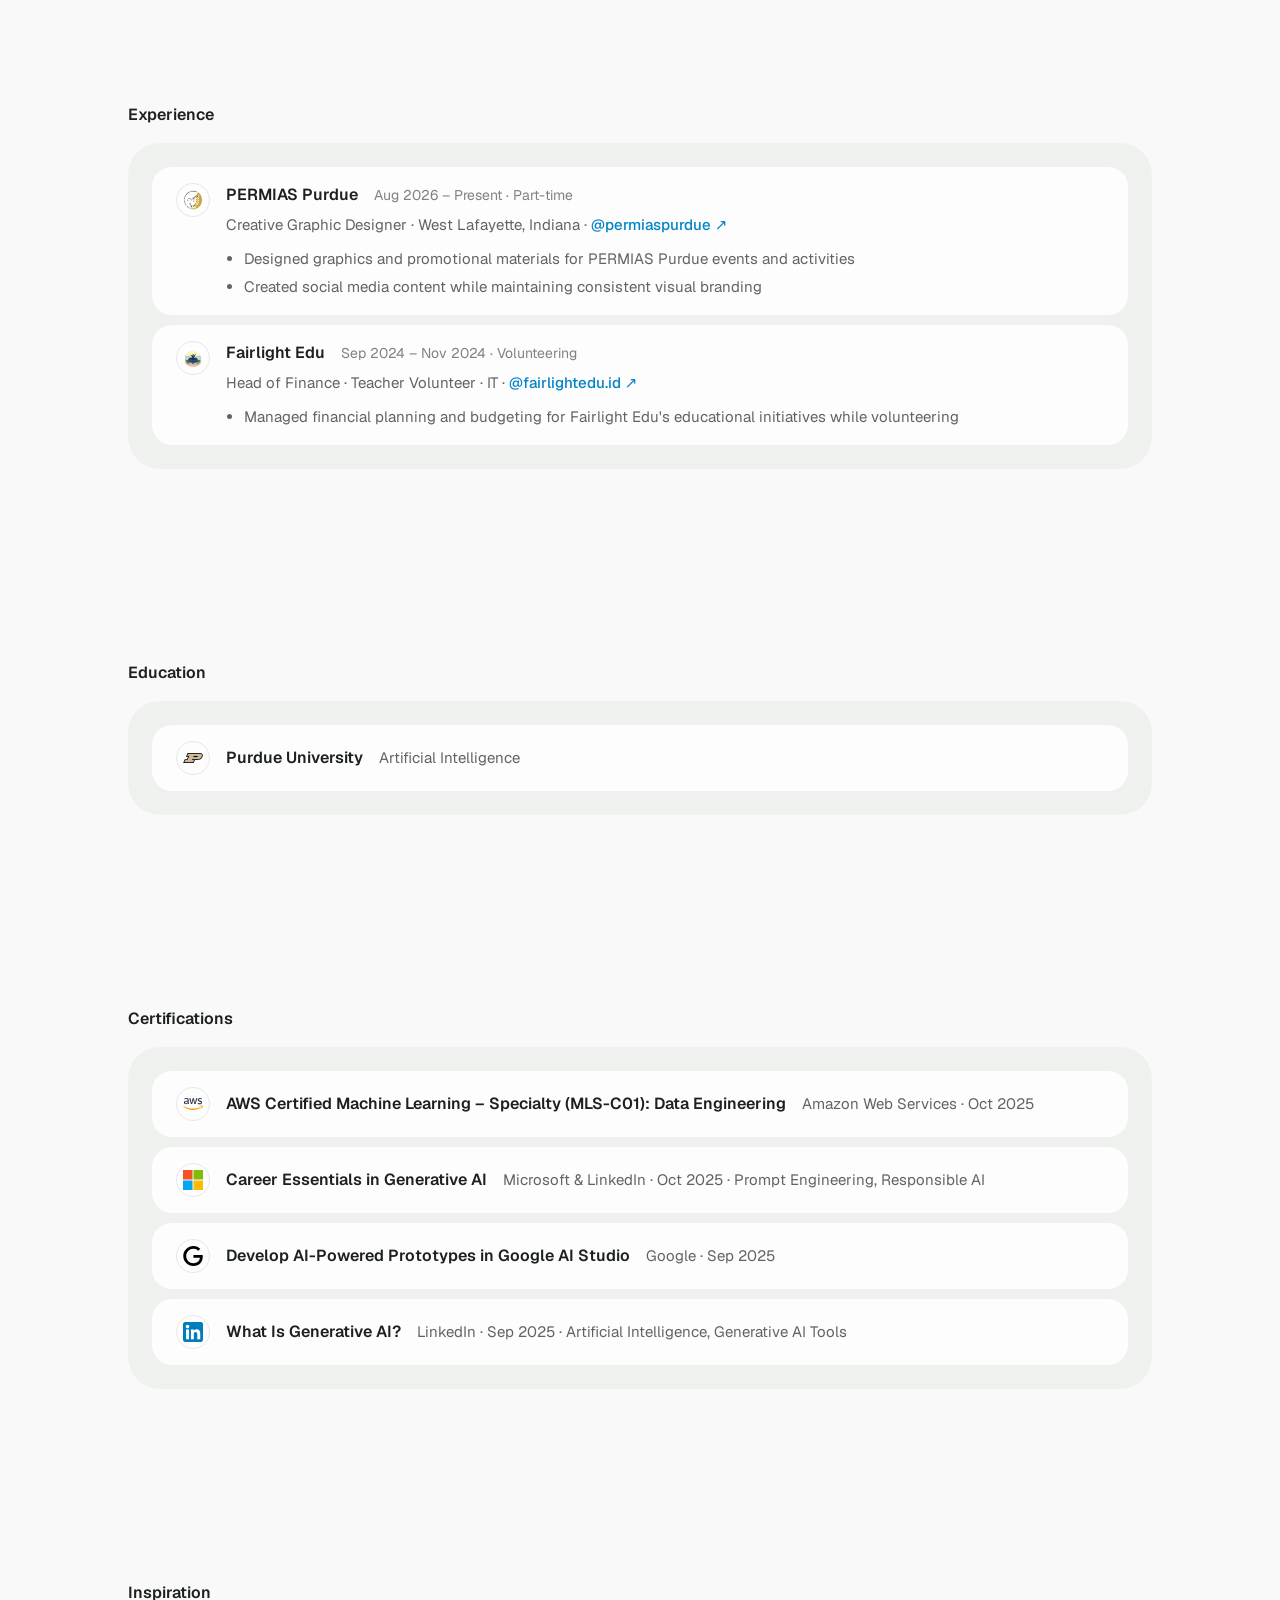
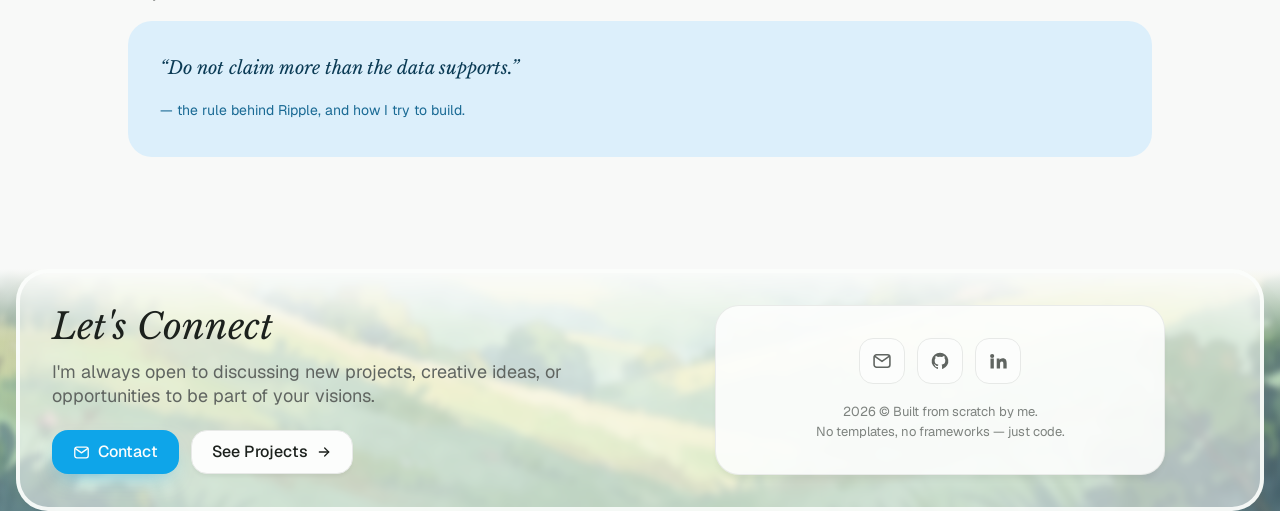
==== commit 2fb56d86: "Wanderly v4: 650-intent extended KB (795 total) - general knowledge, tech/AI, small talk, study advi" ====
--- a/about/index.html
+++ b/about/index.html
@@ -377,6 +377,7 @@
   </button>
 
   <script src="../js/app.js"></script>
+  <script src="../js/wanderly-kb.js"></script>
   <script src="../js/assistant.js"></script>
 </body>
 </html>
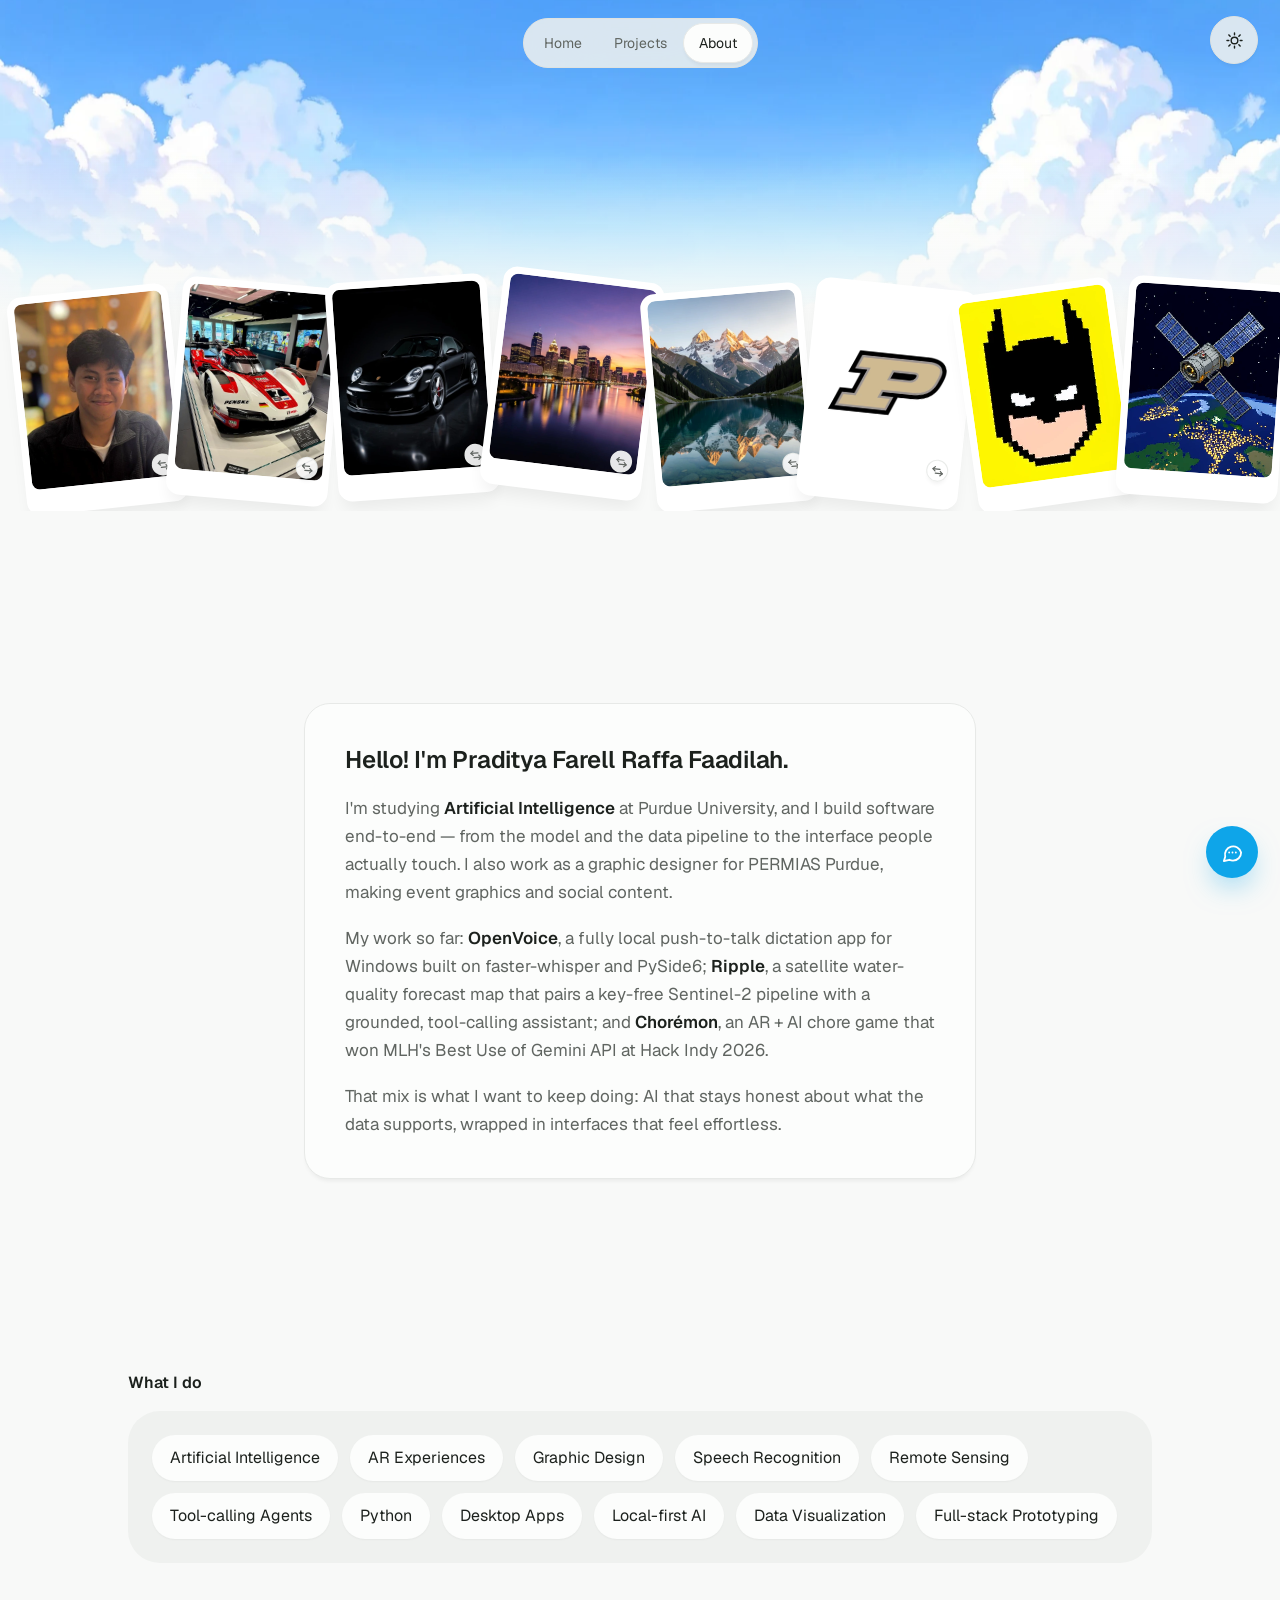
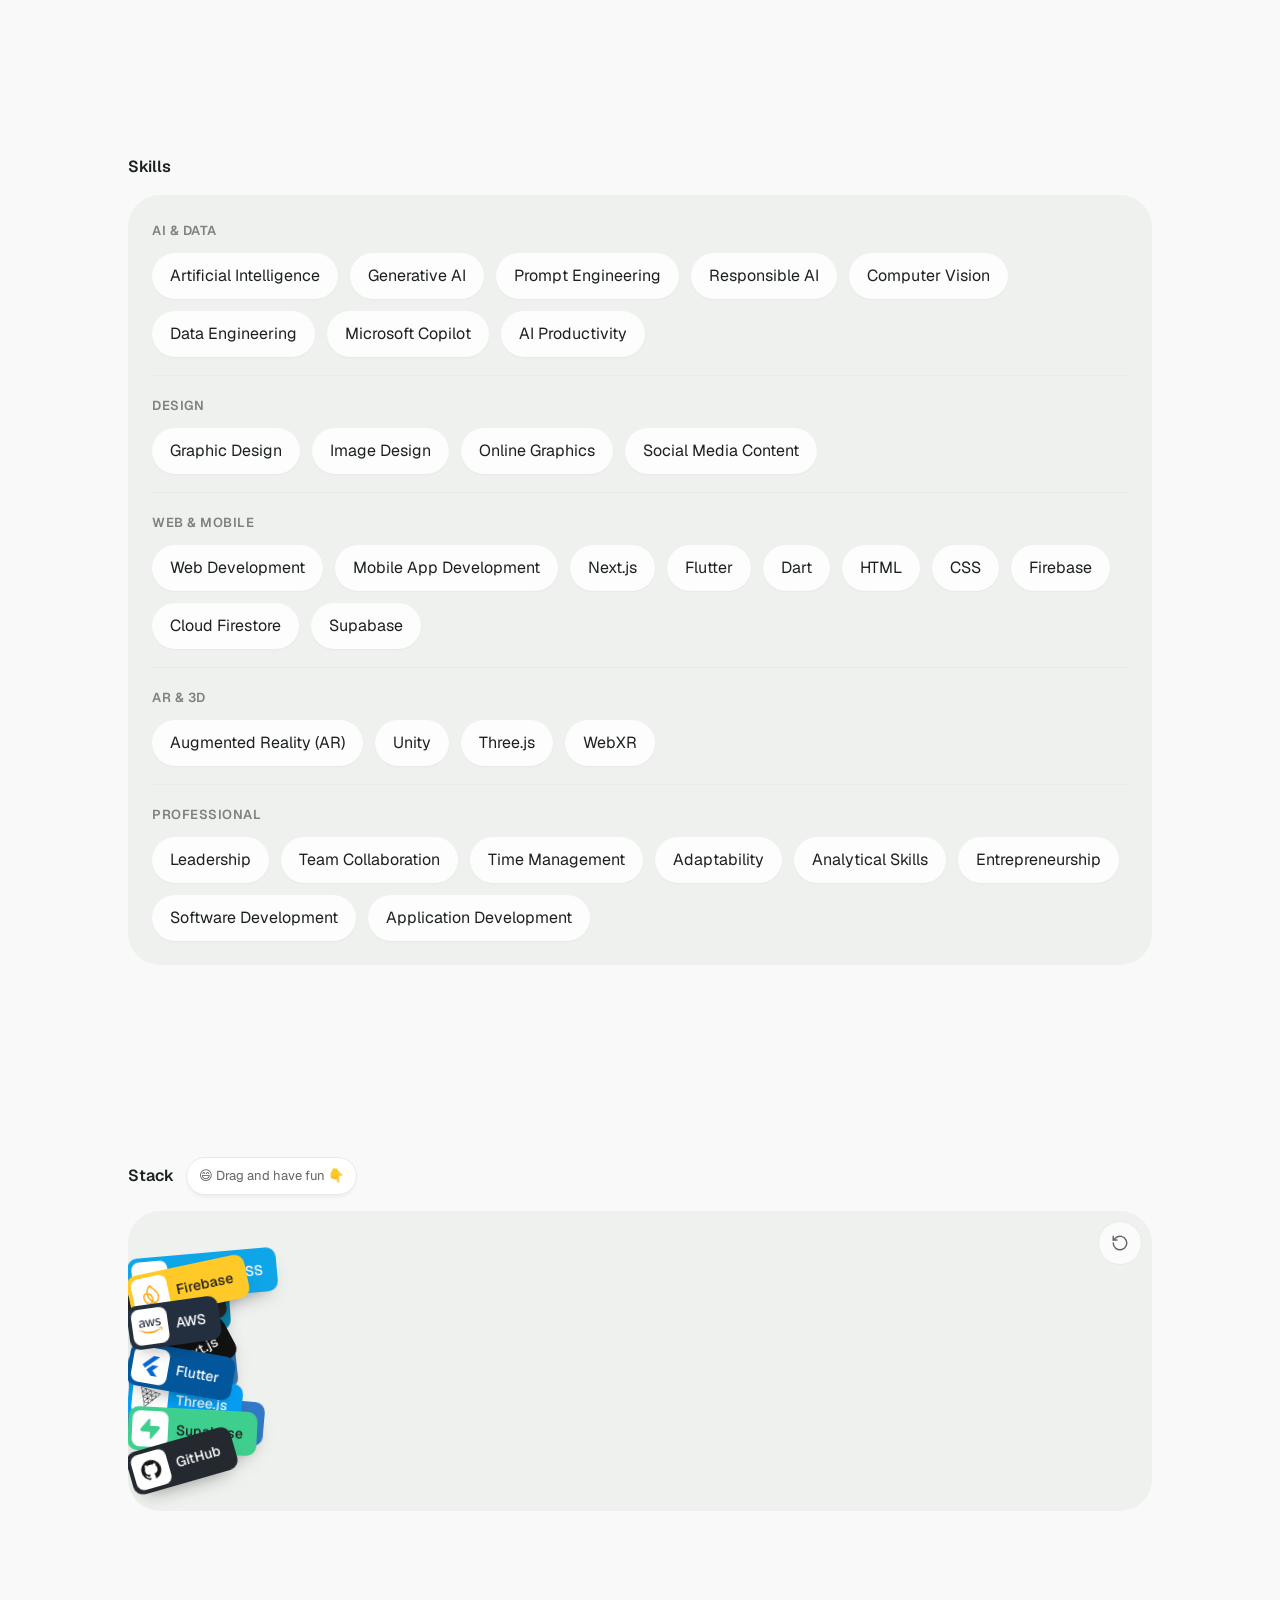
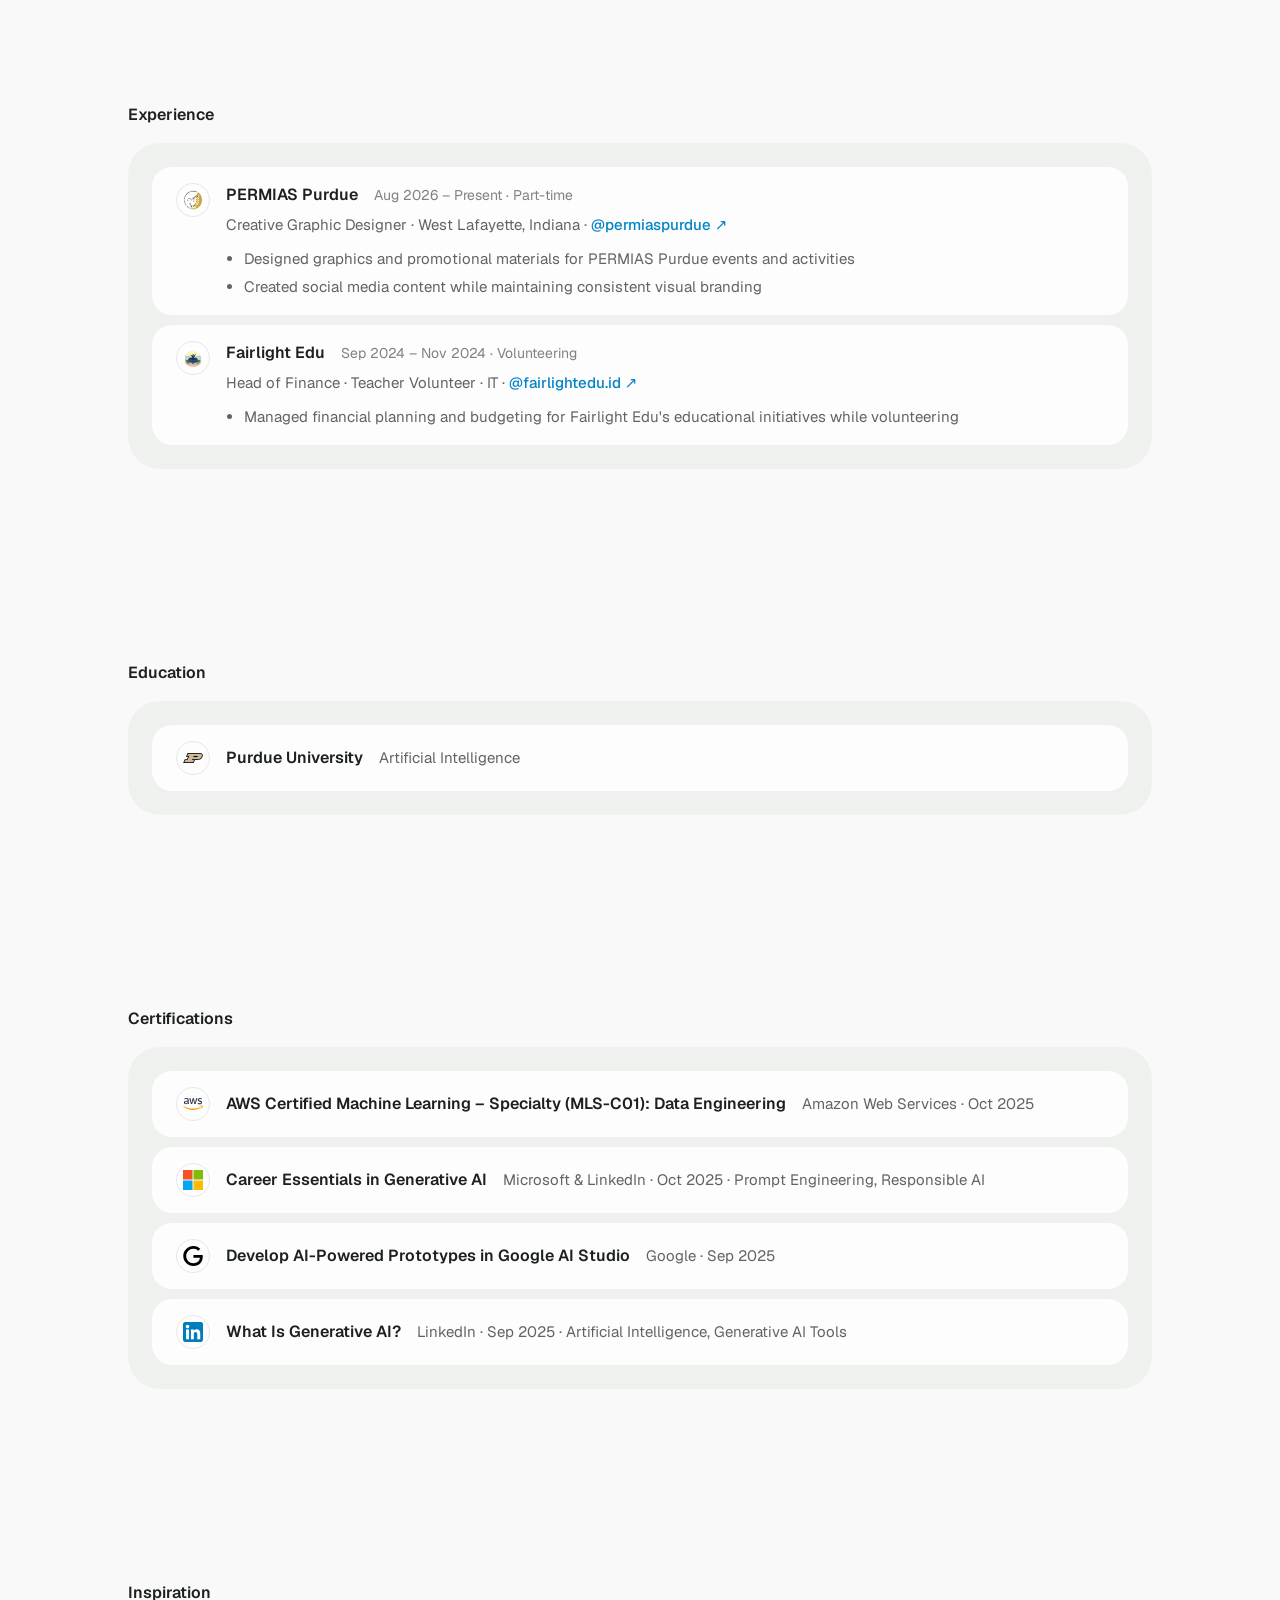
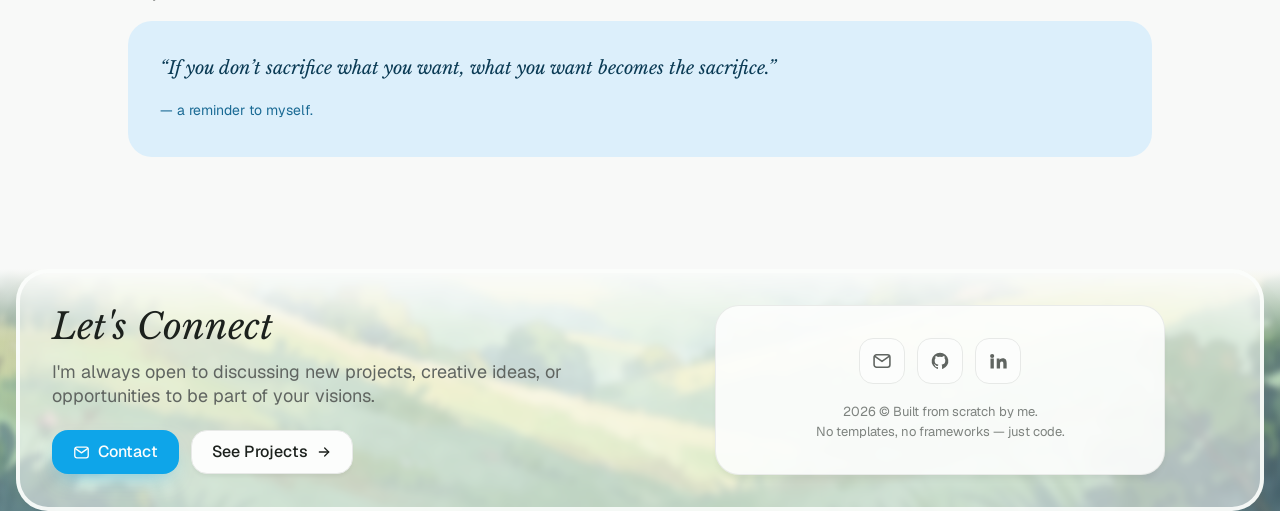
==== commit 4e935c36: "About: Inspiration quote updated; Wanderly quote answers synced" ====
--- a/about/index.html
+++ b/about/index.html
@@ -323,8 +323,8 @@
       <div class="section-block">
         <h3 class="section-label">Inspiration</h3>
         <blockquote class="quote-card">
-          &ldquo;Do not claim more than the data supports.&rdquo;
-          <span class="quote-src">— the rule behind Ripple, and how I try to build.</span>
+          &ldquo;If you don&rsquo;t sacrifice what you want, what you want becomes the sacrifice.&rdquo;
+          <span class="quote-src">— a reminder to myself.</span>
         </blockquote>
       </div>
     </section>
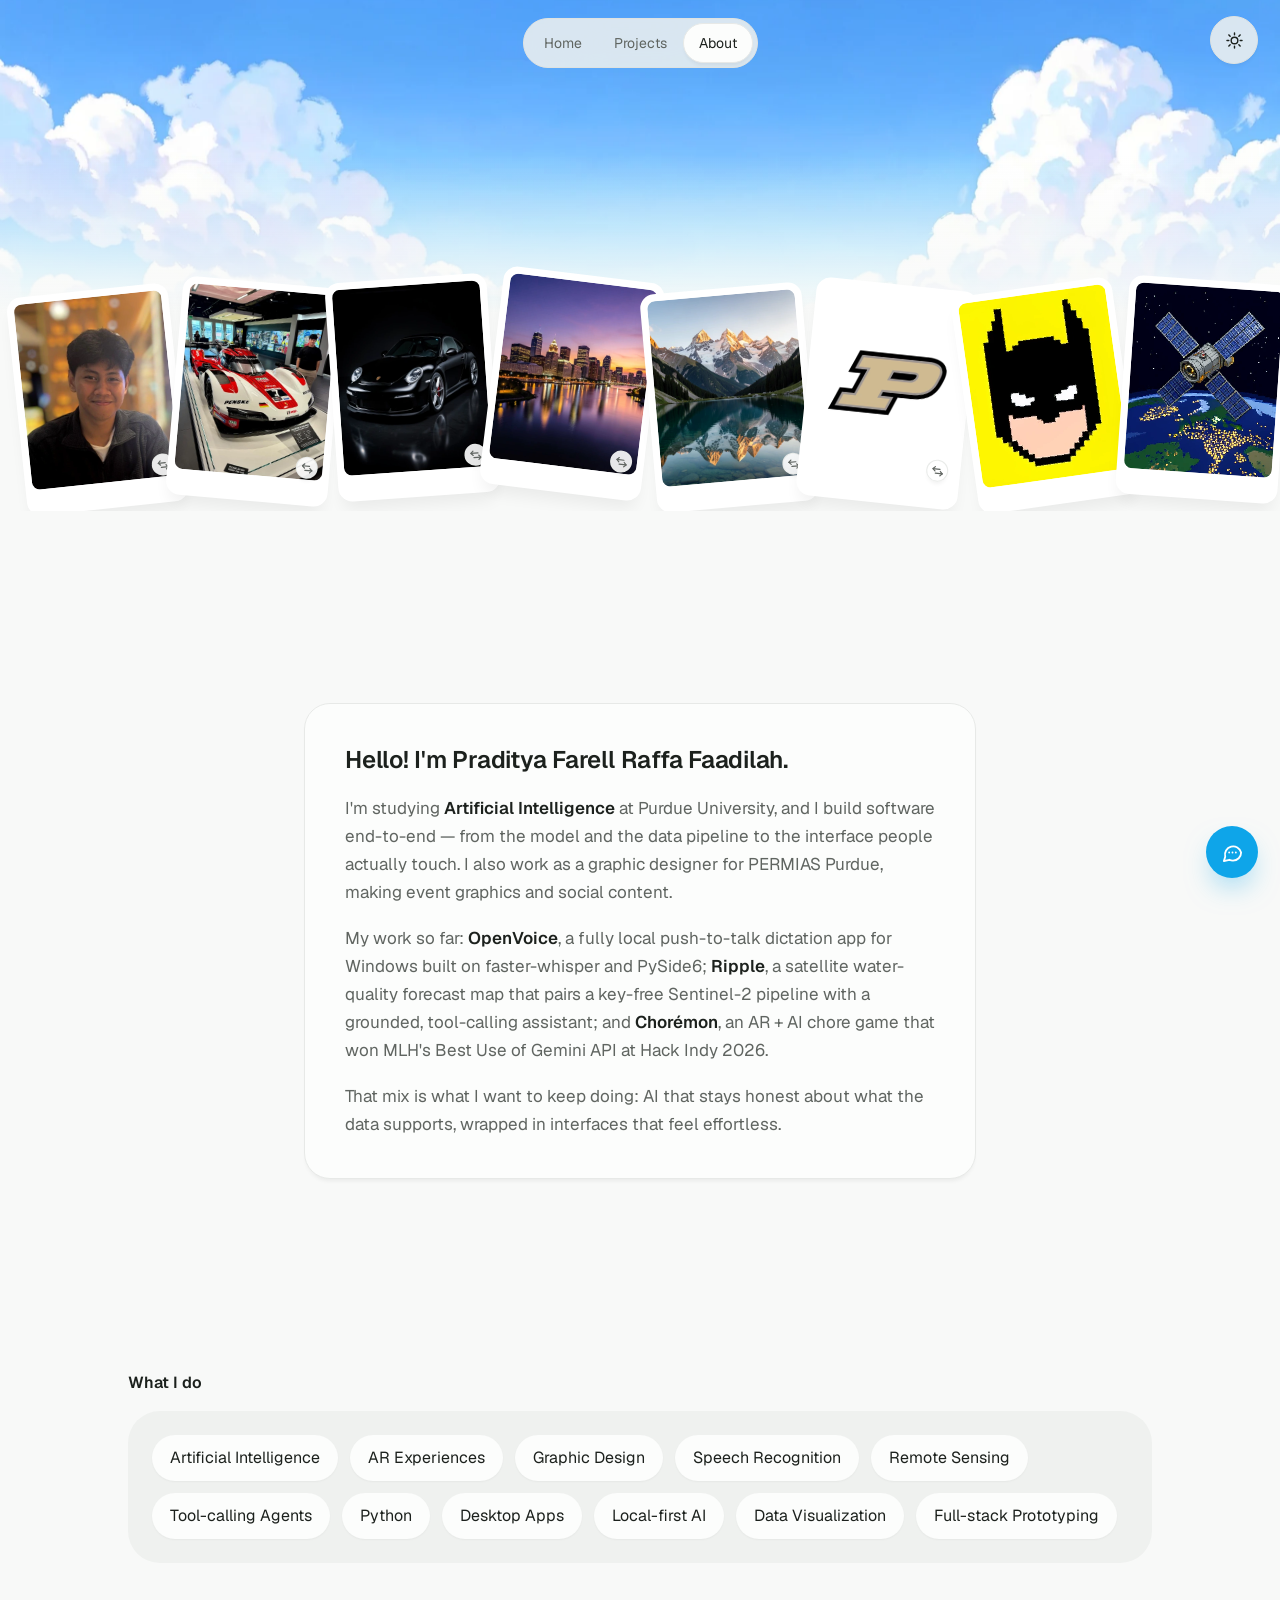
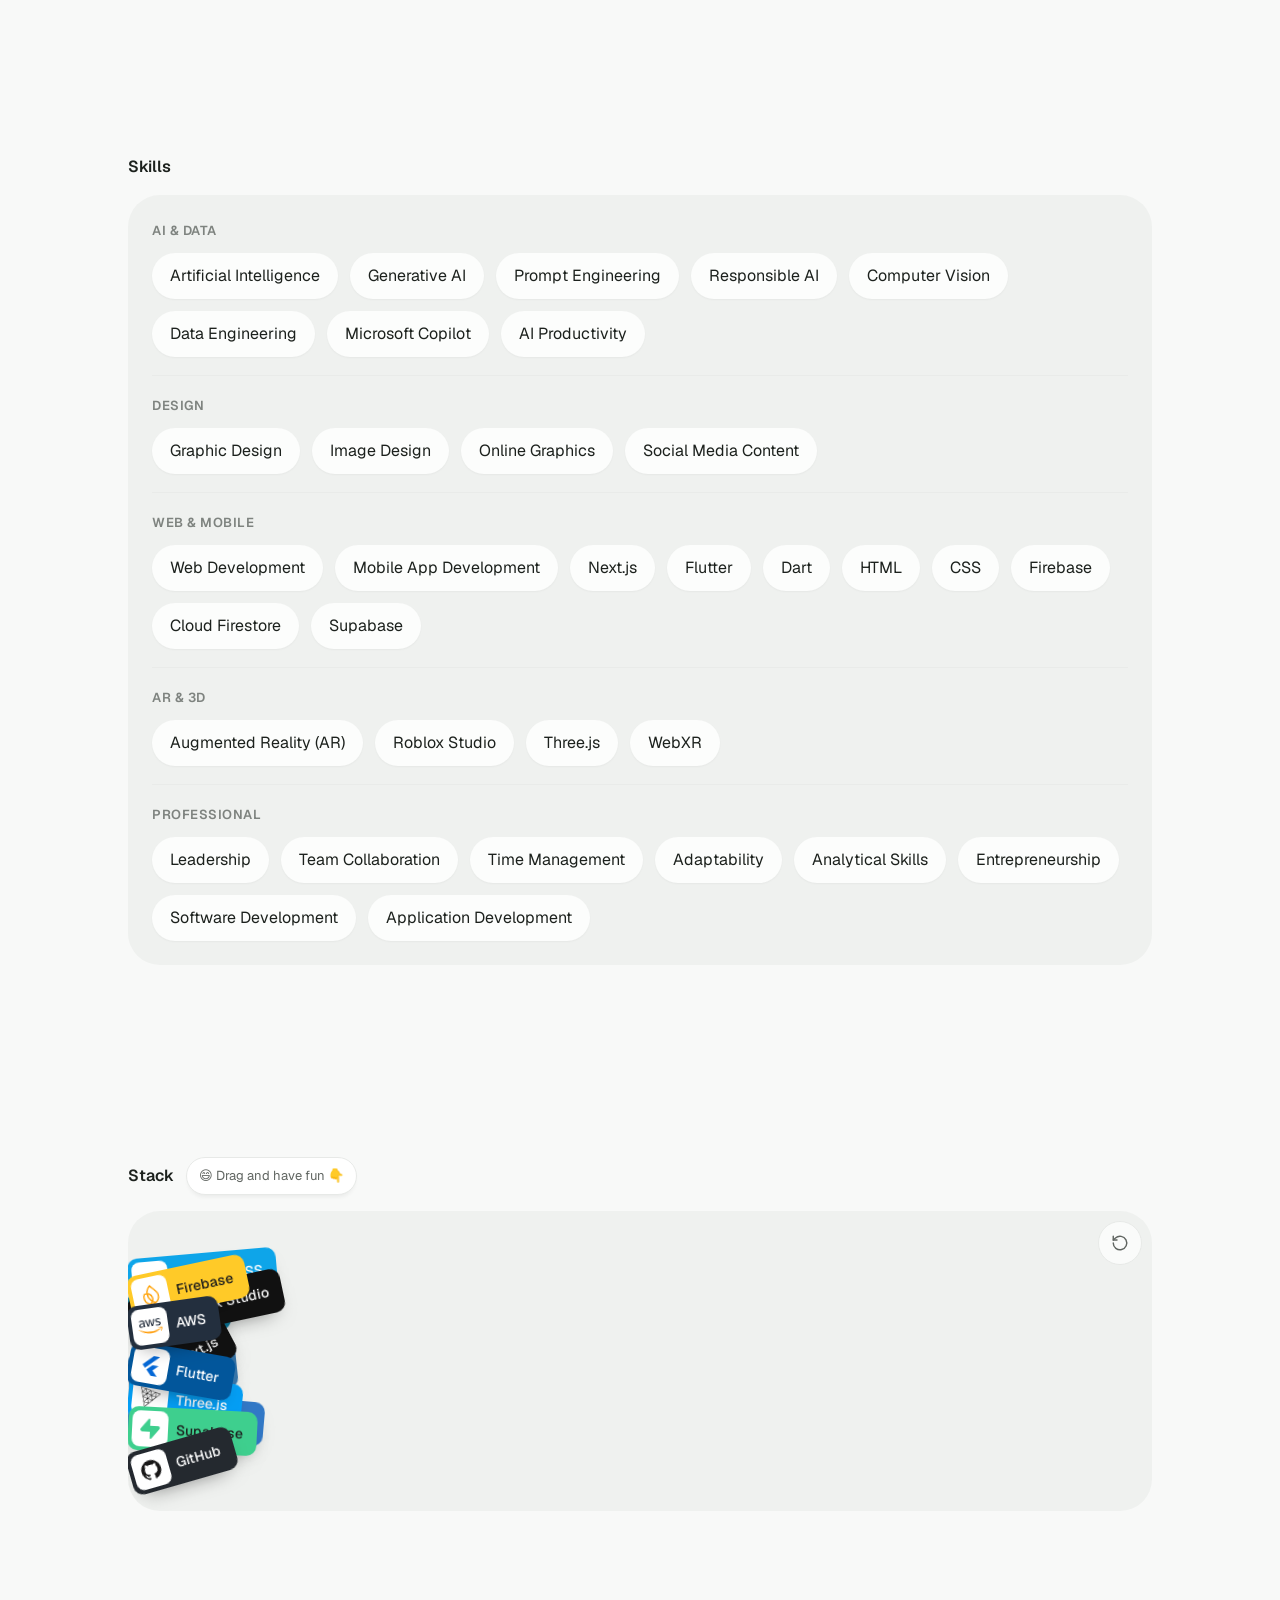
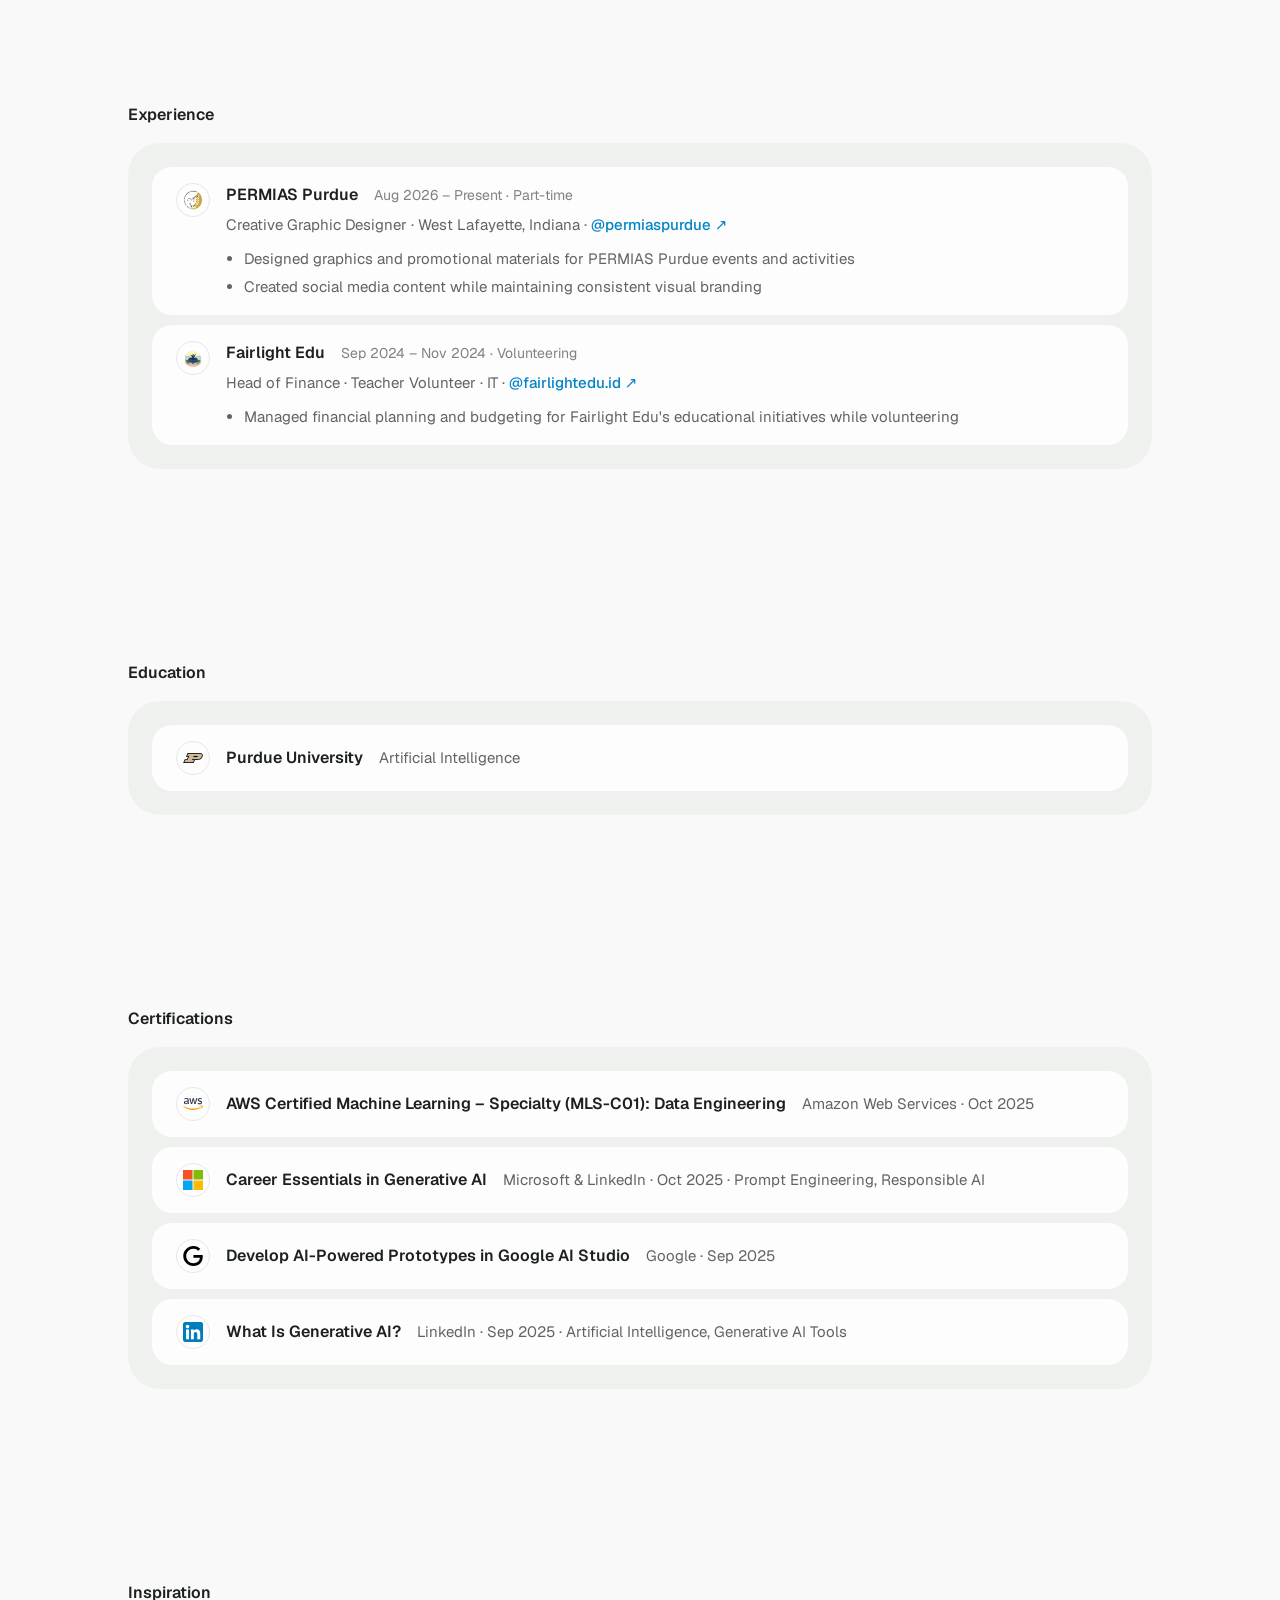
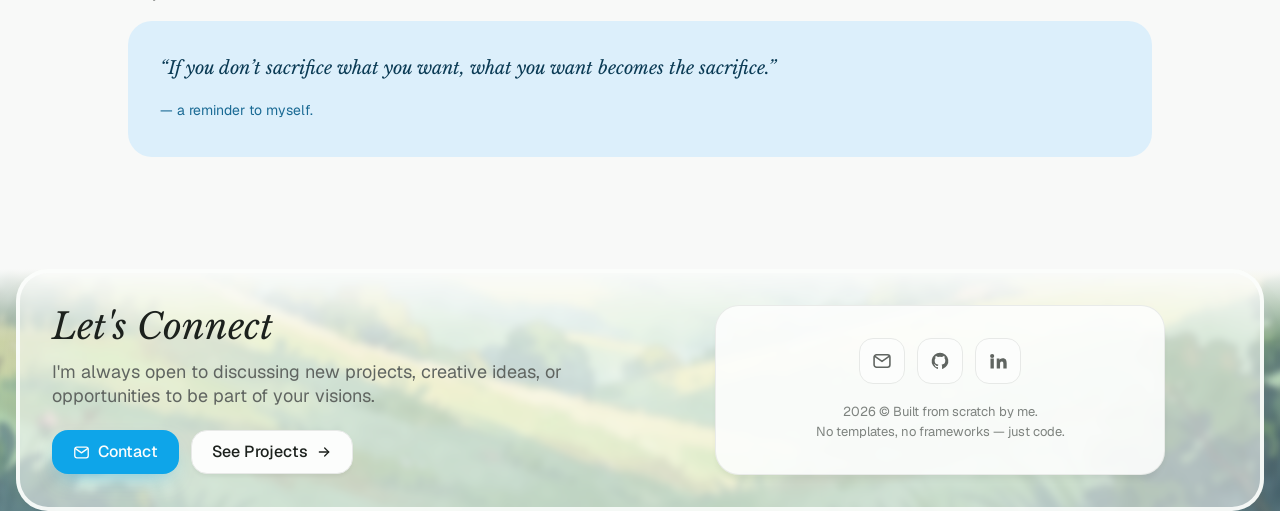
==== commit 407453f5: "Stack: Unity -> Roblox Studio (never used Unity); Choremon AR text keeps co-author attribution" ====
--- a/about/index.html
+++ b/about/index.html
@@ -186,7 +186,7 @@
             <p class="skills-label">AR &amp; 3D</p>
             <div class="chips">
               <span class="chip">Augmented Reality (AR)</span>
-              <span class="chip">Unity</span>
+              <span class="chip">Roblox Studio</span>
               <span class="chip">Three.js</span>
               <span class="chip">WebXR</span>
             </div>
@@ -225,7 +225,7 @@
           <div class="sticker" style="background:#111111"><span class="sticker-glyph"><svg width="20" height="20" viewBox="0 0 24 24" fill="#000000" aria-hidden="true"><path d="M18.665 21.978C16.758 23.255 14.465 24 12 24 5.377 24 0 18.623 0 12S5.377 0 12 0s12 5.377 12 12c0 3.583-1.574 6.801-4.067 9.001L9.219 7.2H7.2v9.596h1.615V9.251l9.85 12.727Zm-3.332-8.533 1.6 2.061V7.2h-1.6v6.245Z"/></svg></span>Next.js</div>
           <div class="sticker" style="background:#0EA5E9"><span class="sticker-glyph"><svg width="20" height="20" viewBox="0 0 24 24" fill="#06B6D4" aria-hidden="true"><path d="M12.001,4.8c-3.2,0-5.2,1.6-6,4.8c1.2-1.6,2.6-2.2,4.2-1.8c0.913,0.228,1.565,0.89,2.288,1.624 C13.666,10.618,15.027,12,18.001,12c3.2,0,5.2-1.6,6-4.8c-1.2,1.6-2.6,2.2-4.2,1.8c-0.913-0.228-1.565-0.89-2.288-1.624 C16.337,6.182,14.976,4.8,12.001,4.8z M6.001,12c-3.2,0-5.2,1.6-6,4.8c1.2-1.6,2.6-2.2,4.2-1.8c0.913,0.228,1.565,0.89,2.288,1.624 c1.177,1.194,2.538,2.576,5.512,2.576c3.2,0,5.2-1.6,6-4.8c-1.2,1.6-2.6,2.2-4.2,1.8c-0.913-0.228-1.565-0.89-2.288-1.624 C10.337,13.382,8.976,12,6.001,12z"/></svg></span>Tailwind CSS</div>
           <div class="sticker" style="background:#049EF4"><span class="sticker-glyph"><svg width="20" height="20" viewBox="0 0 24 24" fill="#000000" aria-hidden="true"><path d="M.38 0a.268.268 0 0 0-.256.332l2.894 11.716a.268.268 0 0 0 .01.04l2.89 11.708a.268.268 0 0 0 .447.128L23.802 7.15a.268.268 0 0 0-.112-.45l-5.784-1.667a.268.268 0 0 0-.123-.035L6.38 1.715a.268.268 0 0 0-.144-.04L.456.01A.268.268 0 0 0 .38 0zm.374.654L5.71 2.08 1.99 5.664zM6.61 2.34l4.864 1.4-3.65 3.515zm-.522.12l1.217 4.926-4.877-1.4zm6.28 1.538l4.878 1.404-3.662 3.53zm-.52.13l1.208 4.9-4.853-1.392zm6.3 1.534l4.947 1.424-3.715 3.574zm-.524.12l1.215 4.926-4.876-1.398zm-15.432.696l4.964 1.424-3.726 3.586zM8.047 8.15l4.877 1.4-3.66 3.527zm-.518.137l1.236 5.017-4.963-1.432zm6.274 1.535l4.965 1.425-3.73 3.586zm-.52.127l1.235 5.012-4.958-1.43zm-9.63 2.438l4.873 1.406-3.656 3.523zm5.854 1.687l4.863 1.403-3.648 3.51zm-.54.04l1.214 4.927-4.875-1.4zm-3.896 4.02l5.037 1.442-3.782 3.638z"/></svg></span>Three.js</div>
-          <div class="sticker" style="background:#222222"><span class="sticker-glyph"><svg width="20" height="20" viewBox="0 0 24 24" fill="#000000" aria-hidden="true"><path d="m12.9288 4.2939 3.7997 2.1929c.1366.077.1415.2905 0 .3675l-4.515 2.6076a.4192.4192 0 0 1-.4246 0L7.274 6.8543c-.139-.0745-.1415-.293 0-.3675l3.7972-2.193V0L1.3758 5.5977V16.793l3.7177-2.1456v-4.3858c-.0025-.1565.1813-.2682.318-.1838l4.5148 2.6076a.4252.4252 0 0 1 .2136.3676v5.2127c.0025.1565-.1813.2682-.3179.1838l-3.7996-2.1929-3.7178 2.1457L12 24l9.6954-5.5977-3.7178-2.1457-3.7996 2.1929c-.1341.082-.3229-.0248-.3179-.1838V13.053c0-.1565.087-.2956.2136-.3676l4.5149-2.6076c.134-.082.3228.0224.3179.1838v4.3858l3.7177 2.1456V5.5977L12.9288 0Z"/></svg></span>Unity</div>
+          <div class="sticker" style="background:#111111"><span class="sticker-glyph"><svg width="20" height="20" viewBox="0 0 24 24" fill="#ffffff" aria-hidden="true"><path d="M18.926 23.998 0 18.892 5.075.002 24 5.108ZM15.348 10.09l-5.282-1.453-1.414 5.273 5.282 1.453z"/></svg></span>Roblox Studio</div>
           <div class="sticker" style="background:#02569B"><span class="sticker-glyph"><svg width="20" height="20" viewBox="0 0 24 24" fill="#0468D7" aria-hidden="true"><path d="M14.314 0L2.3 12 6 15.7 21.684.013h-7.357zm.014 11.072L7.857 17.53l6.47 6.47H21.7l-6.46-6.468 6.46-6.46h-7.37z"/></svg></span>Flutter</div>
           <div class="sticker" style="background:#FFCA28;color:#1c1c1c"><span class="sticker-glyph"><svg width="20" height="20" viewBox="0 0 24 24" fill="#FFA000" aria-hidden="true"><path d="M19.455 8.369c-.538-.748-1.778-2.285-3.681-4.569-.826-.991-1.535-1.832-1.884-2.245a146 146 0 0 0-.488-.576l-.207-.245-.113-.133-.022-.032-.01-.005L12.57 0l-.609.488c-1.555 1.246-2.828 2.851-3.681 4.64-.523 1.064-.864 2.105-1.043 3.176-.047.241-.088.489-.121.738-.209-.017-.421-.028-.632-.033-.018-.001-.035-.002-.059-.003a7.46 7.46 0 0 0-2.28.274l-.317.089-.163.286c-.765 1.342-1.198 2.869-1.252 4.416-.07 2.01.477 3.954 1.583 5.625 1.082 1.633 2.61 2.882 4.42 3.611l.236.095.071.025.003-.001a9.59 9.59 0 0 0 2.941.568q.171.006.342.006c1.273 0 2.513-.249 3.69-.742l.008.004.313-.145a9.63 9.63 0 0 0 3.927-3.335c1.01-1.49 1.577-3.234 1.641-5.042.075-2.161-.643-4.304-2.133-6.371m-7.083 6.695c.328 1.244.264 2.44-.191 3.558-1.135-1.12-1.967-2.352-2.475-3.665-.543-1.404-.87-2.74-.974-3.975.48.157.922.366 1.315.622 1.132.737 1.914 1.902 2.325 3.461zm.207 6.022c.482.368.99.712 1.513 1.028-.771.21-1.565.302-2.369.273a8 8 0 0 1-.373-.022c.458-.394.869-.823 1.228-1.279zm1.347-6.431c-.516-1.957-1.527-3.437-3.002-4.398-.647-.421-1.385-.741-2.194-.95.011-.134.026-.268.043-.4.014-.113.03-.216.046-.313.133-.689.332-1.37.589-2.025.099-.25.206-.499.321-.74l.004-.008c.177-.358.376-.719.61-1.105l.092-.152-.003-.001c.544-.851 1.197-1.627 1.942-2.311l.288.341c.672.796 1.304 1.548 1.878 2.237 1.291 1.549 2.966 3.583 3.612 4.48 1.277 1.771 1.893 3.579 1.83 5.375-.049 1.395-.461 2.755-1.195 3.933-.694 1.116-1.661 2.05-2.8 2.708-.636-.318-1.559-.839-2.539-1.599.79-1.575.952-3.28.479-5.072zm-2.575 5.397c-.725.939-1.587 1.55-2.09 1.856-.081-.029-.163-.06-.243-.093l-.065-.026c-1.49-.616-2.747-1.656-3.635-3.01-.907-1.384-1.356-2.993-1.298-4.653.041-1.19.338-2.327.882-3.379.316-.07.638-.114.96-.131l.084-.002c.162-.003.324-.003.478 0 .227.011.454.035.677.07.073 1.513.445 3.145 1.105 4.852.637 1.644 1.694 3.162 3.144 4.515z"/></svg></span>Firebase</div>
           <div class="sticker" style="background:#3ECF8E;color:#1c1c1c"><span class="sticker-glyph"><svg width="20" height="20" viewBox="0 0 24 24" fill="#3ECF8E" aria-hidden="true"><path d="M11.9 1.036c-.015-.986-1.26-1.41-1.874-.637L.764 12.05C-.33 13.427.65 15.455 2.409 15.455h9.579l.113 7.51c.014.985 1.259 1.408 1.873.636l9.262-11.653c1.093-1.375.113-3.403-1.645-3.403h-9.642z"/></svg></span>Supabase</div>
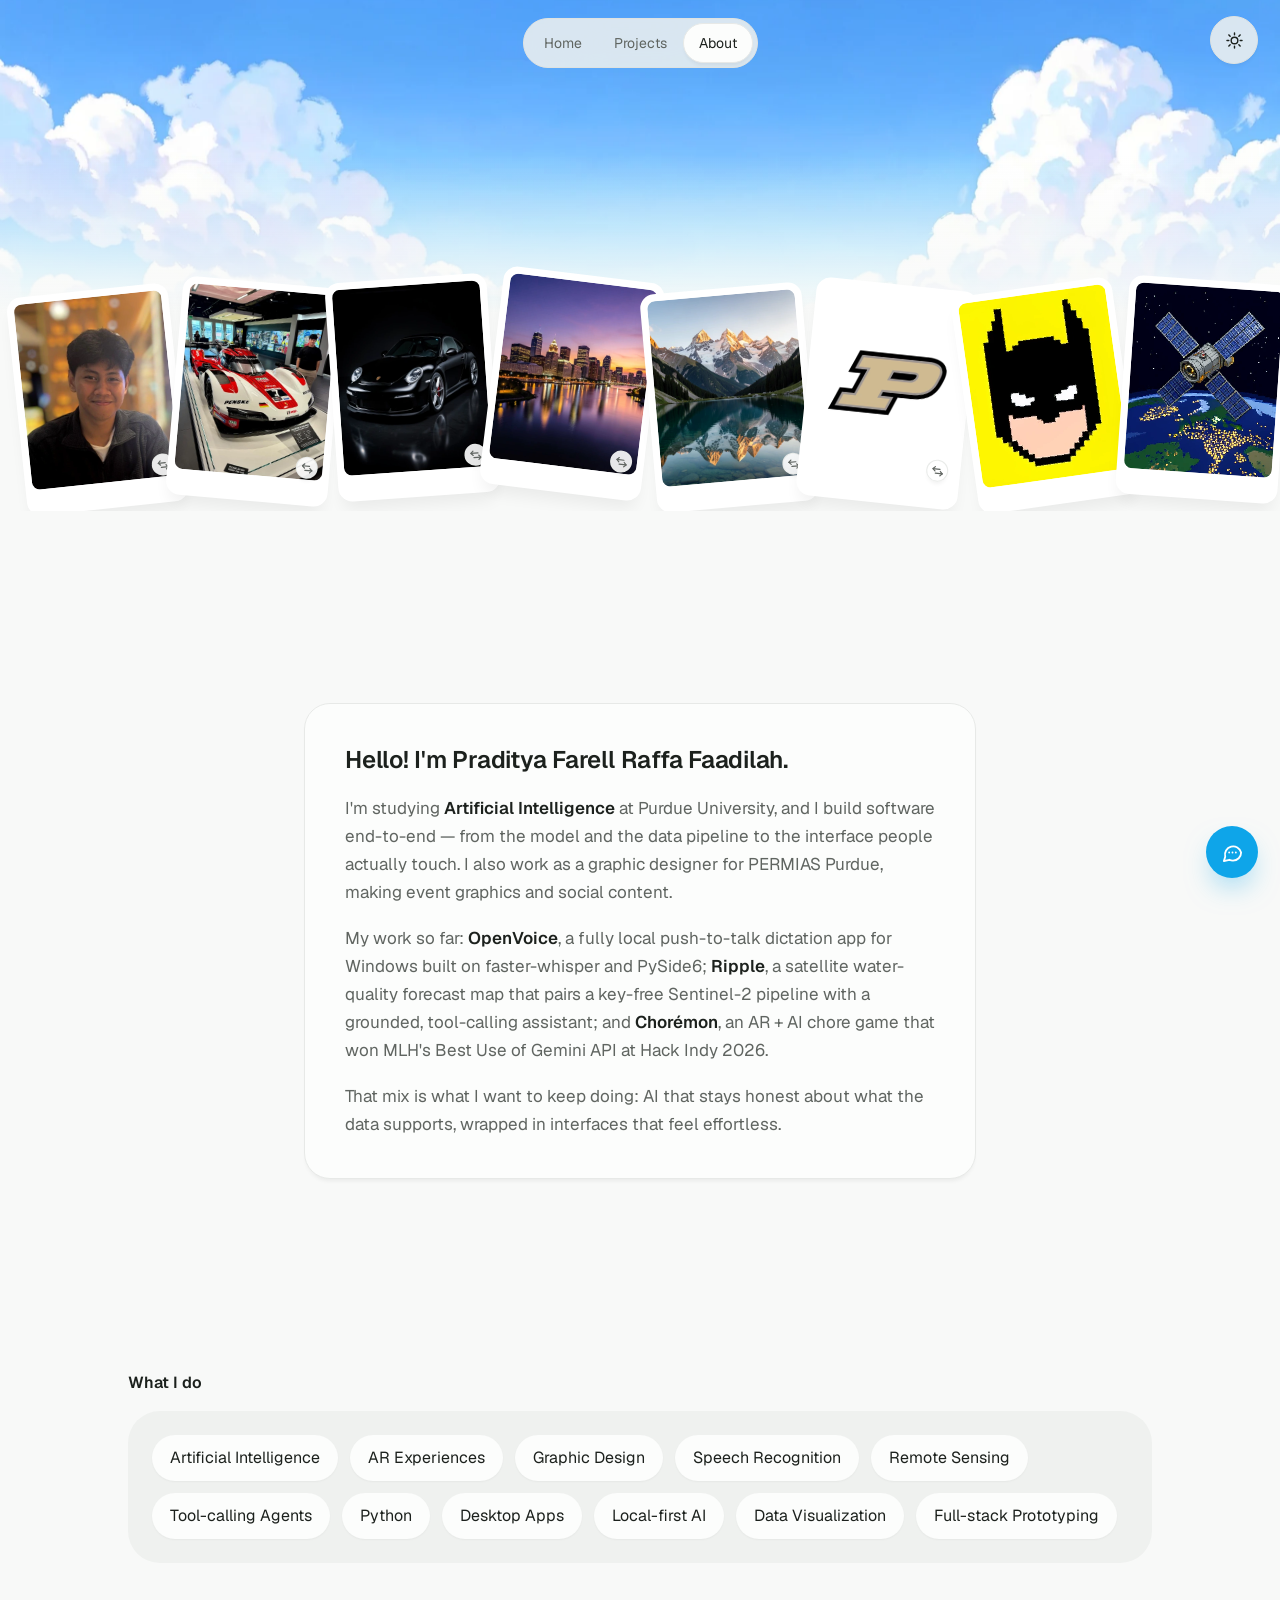
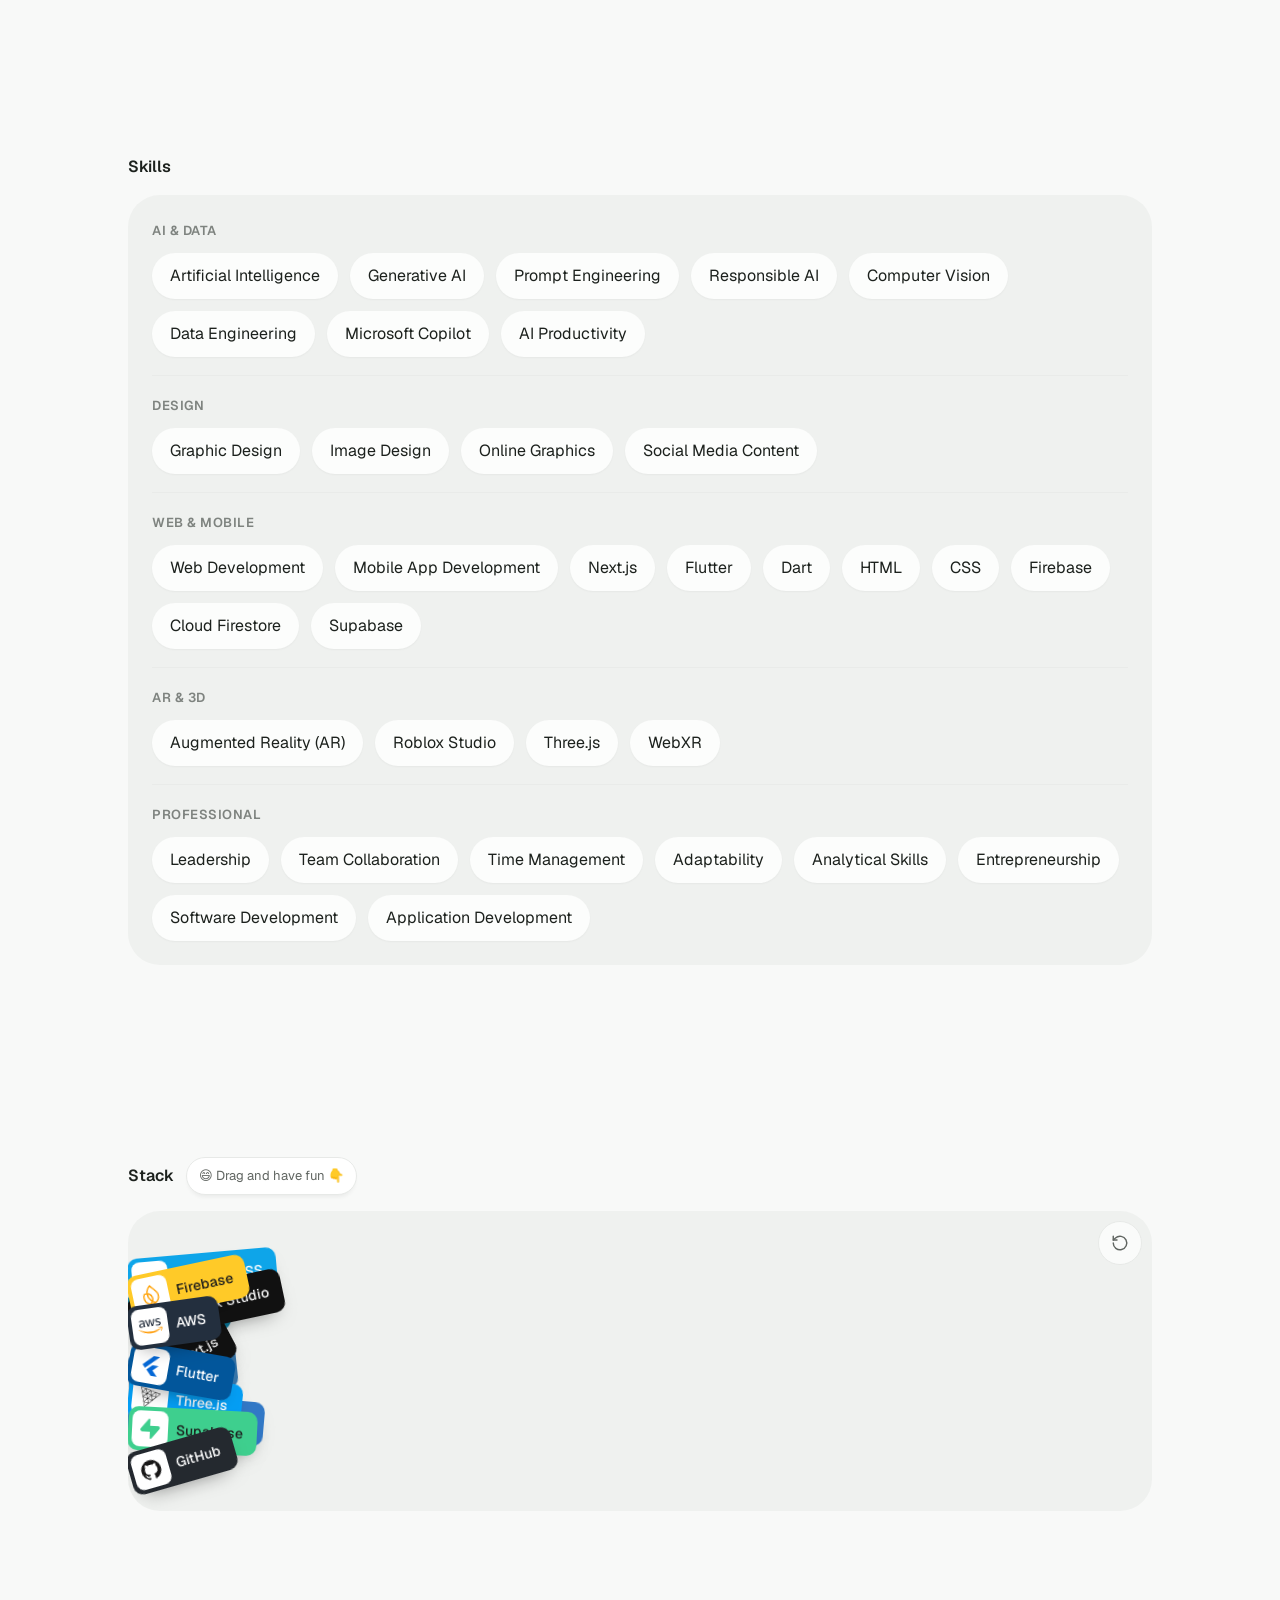
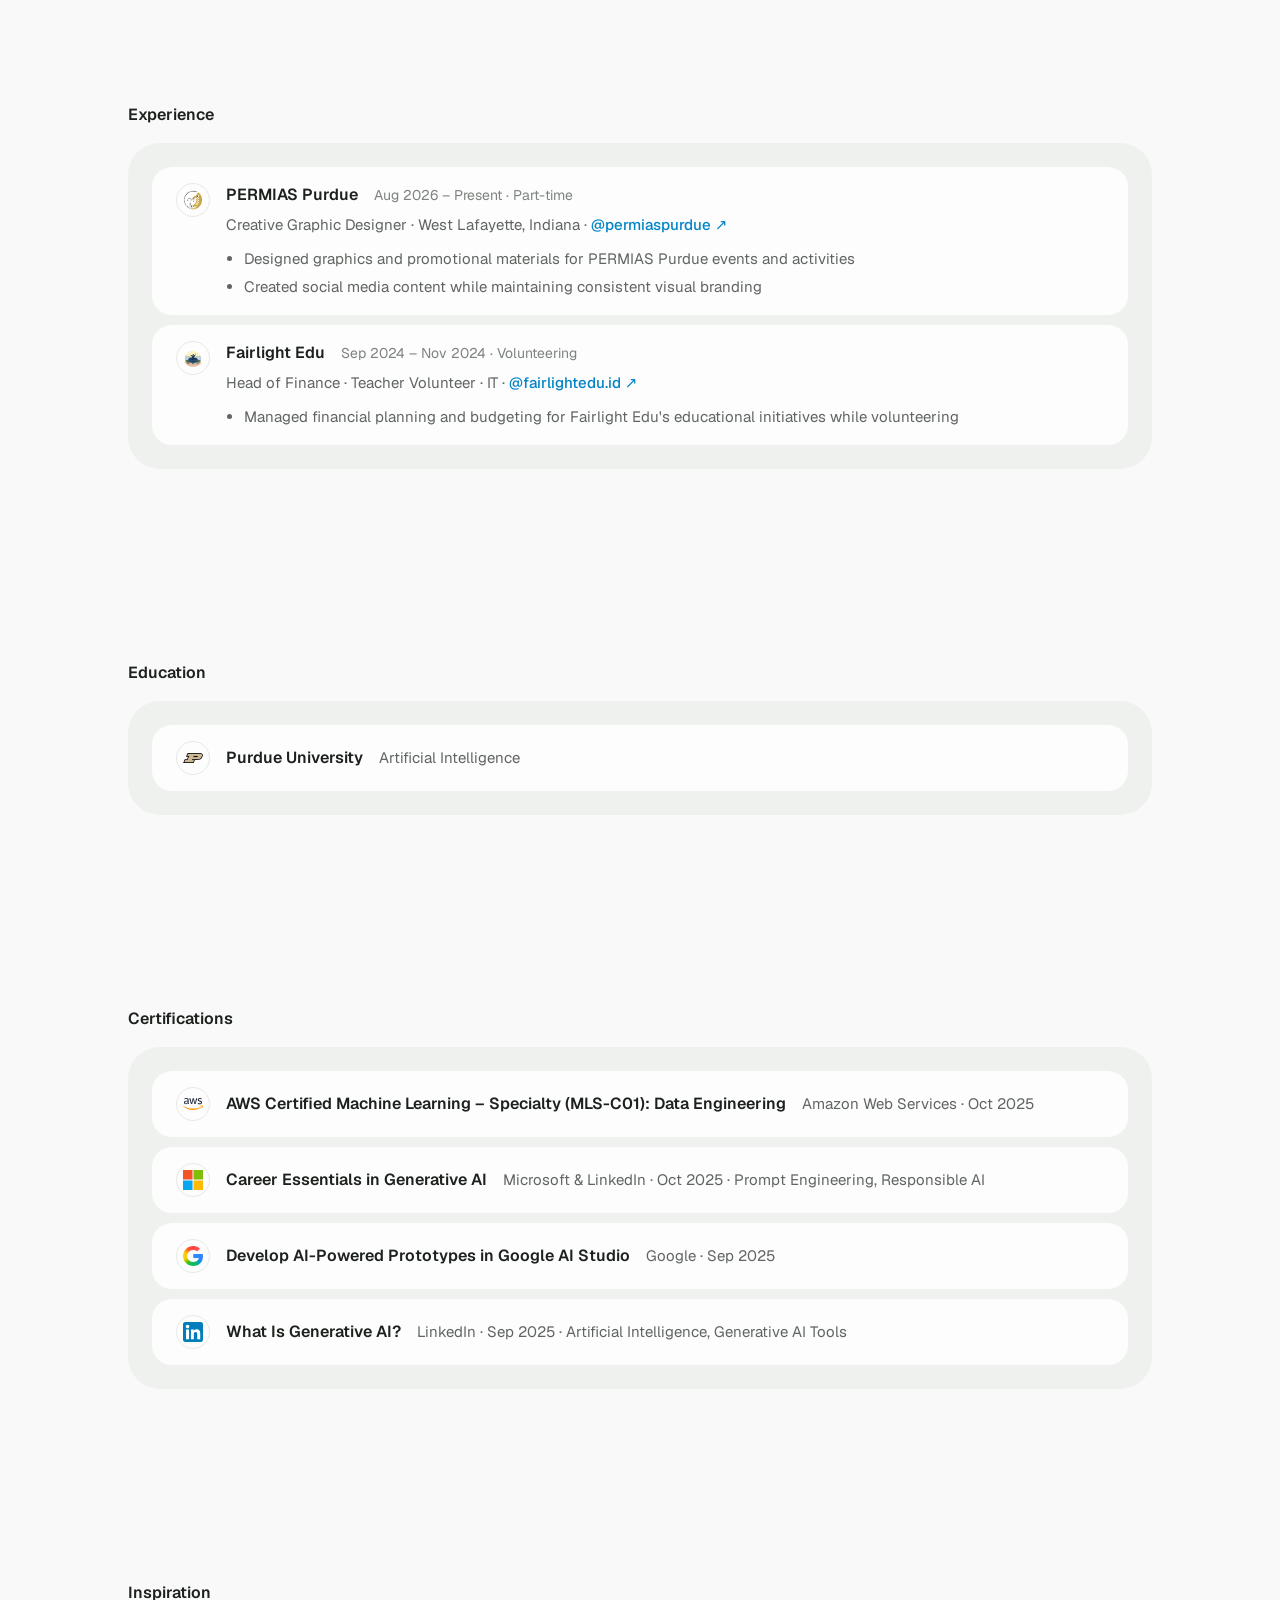
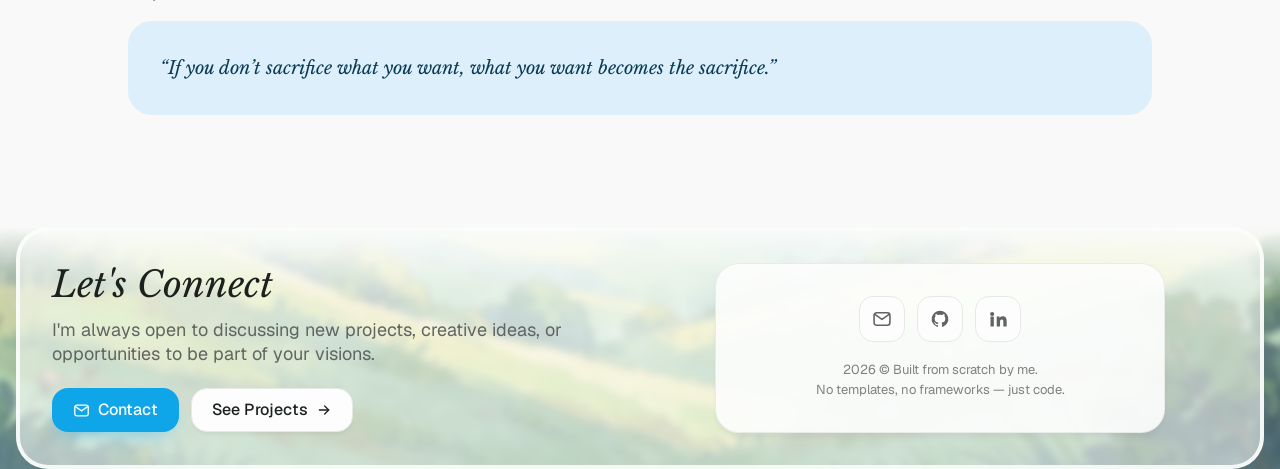
==== commit cac3de06: "Mobile pass: 20px gutters, philosophy stack fits small screens; real Google logo; quote source line " ====
--- a/about/index.html
+++ b/about/index.html
@@ -225,7 +225,7 @@
           <div class="sticker" style="background:#111111"><span class="sticker-glyph"><svg width="20" height="20" viewBox="0 0 24 24" fill="#000000" aria-hidden="true"><path d="M18.665 21.978C16.758 23.255 14.465 24 12 24 5.377 24 0 18.623 0 12S5.377 0 12 0s12 5.377 12 12c0 3.583-1.574 6.801-4.067 9.001L9.219 7.2H7.2v9.596h1.615V9.251l9.85 12.727Zm-3.332-8.533 1.6 2.061V7.2h-1.6v6.245Z"/></svg></span>Next.js</div>
           <div class="sticker" style="background:#0EA5E9"><span class="sticker-glyph"><svg width="20" height="20" viewBox="0 0 24 24" fill="#06B6D4" aria-hidden="true"><path d="M12.001,4.8c-3.2,0-5.2,1.6-6,4.8c1.2-1.6,2.6-2.2,4.2-1.8c0.913,0.228,1.565,0.89,2.288,1.624 C13.666,10.618,15.027,12,18.001,12c3.2,0,5.2-1.6,6-4.8c-1.2,1.6-2.6,2.2-4.2,1.8c-0.913-0.228-1.565-0.89-2.288-1.624 C16.337,6.182,14.976,4.8,12.001,4.8z M6.001,12c-3.2,0-5.2,1.6-6,4.8c1.2-1.6,2.6-2.2,4.2-1.8c0.913,0.228,1.565,0.89,2.288,1.624 c1.177,1.194,2.538,2.576,5.512,2.576c3.2,0,5.2-1.6,6-4.8c-1.2,1.6-2.6,2.2-4.2,1.8c-0.913-0.228-1.565-0.89-2.288-1.624 C10.337,13.382,8.976,12,6.001,12z"/></svg></span>Tailwind CSS</div>
           <div class="sticker" style="background:#049EF4"><span class="sticker-glyph"><svg width="20" height="20" viewBox="0 0 24 24" fill="#000000" aria-hidden="true"><path d="M.38 0a.268.268 0 0 0-.256.332l2.894 11.716a.268.268 0 0 0 .01.04l2.89 11.708a.268.268 0 0 0 .447.128L23.802 7.15a.268.268 0 0 0-.112-.45l-5.784-1.667a.268.268 0 0 0-.123-.035L6.38 1.715a.268.268 0 0 0-.144-.04L.456.01A.268.268 0 0 0 .38 0zm.374.654L5.71 2.08 1.99 5.664zM6.61 2.34l4.864 1.4-3.65 3.515zm-.522.12l1.217 4.926-4.877-1.4zm6.28 1.538l4.878 1.404-3.662 3.53zm-.52.13l1.208 4.9-4.853-1.392zm6.3 1.534l4.947 1.424-3.715 3.574zm-.524.12l1.215 4.926-4.876-1.398zm-15.432.696l4.964 1.424-3.726 3.586zM8.047 8.15l4.877 1.4-3.66 3.527zm-.518.137l1.236 5.017-4.963-1.432zm6.274 1.535l4.965 1.425-3.73 3.586zm-.52.127l1.235 5.012-4.958-1.43zm-9.63 2.438l4.873 1.406-3.656 3.523zm5.854 1.687l4.863 1.403-3.648 3.51zm-.54.04l1.214 4.927-4.875-1.4zm-3.896 4.02l5.037 1.442-3.782 3.638z"/></svg></span>Three.js</div>
-          <div class="sticker" style="background:#111111"><span class="sticker-glyph"><svg width="20" height="20" viewBox="0 0 24 24" fill="#ffffff" aria-hidden="true"><path d="M18.926 23.998 0 18.892 5.075.002 24 5.108ZM15.348 10.09l-5.282-1.453-1.414 5.273 5.282 1.453z"/></svg></span>Roblox Studio</div>
+          <div class="sticker" style="background:#111111"><span class="sticker-glyph"><img src="../assets/img/logos/roblox-studio.png" alt="" style="width:32px;height:32px"></span>Roblox Studio</div>
           <div class="sticker" style="background:#02569B"><span class="sticker-glyph"><svg width="20" height="20" viewBox="0 0 24 24" fill="#0468D7" aria-hidden="true"><path d="M14.314 0L2.3 12 6 15.7 21.684.013h-7.357zm.014 11.072L7.857 17.53l6.47 6.47H21.7l-6.46-6.468 6.46-6.46h-7.37z"/></svg></span>Flutter</div>
           <div class="sticker" style="background:#FFCA28;color:#1c1c1c"><span class="sticker-glyph"><svg width="20" height="20" viewBox="0 0 24 24" fill="#FFA000" aria-hidden="true"><path d="M19.455 8.369c-.538-.748-1.778-2.285-3.681-4.569-.826-.991-1.535-1.832-1.884-2.245a146 146 0 0 0-.488-.576l-.207-.245-.113-.133-.022-.032-.01-.005L12.57 0l-.609.488c-1.555 1.246-2.828 2.851-3.681 4.64-.523 1.064-.864 2.105-1.043 3.176-.047.241-.088.489-.121.738-.209-.017-.421-.028-.632-.033-.018-.001-.035-.002-.059-.003a7.46 7.46 0 0 0-2.28.274l-.317.089-.163.286c-.765 1.342-1.198 2.869-1.252 4.416-.07 2.01.477 3.954 1.583 5.625 1.082 1.633 2.61 2.882 4.42 3.611l.236.095.071.025.003-.001a9.59 9.59 0 0 0 2.941.568q.171.006.342.006c1.273 0 2.513-.249 3.69-.742l.008.004.313-.145a9.63 9.63 0 0 0 3.927-3.335c1.01-1.49 1.577-3.234 1.641-5.042.075-2.161-.643-4.304-2.133-6.371m-7.083 6.695c.328 1.244.264 2.44-.191 3.558-1.135-1.12-1.967-2.352-2.475-3.665-.543-1.404-.87-2.74-.974-3.975.48.157.922.366 1.315.622 1.132.737 1.914 1.902 2.325 3.461zm.207 6.022c.482.368.99.712 1.513 1.028-.771.21-1.565.302-2.369.273a8 8 0 0 1-.373-.022c.458-.394.869-.823 1.228-1.279zm1.347-6.431c-.516-1.957-1.527-3.437-3.002-4.398-.647-.421-1.385-.741-2.194-.95.011-.134.026-.268.043-.4.014-.113.03-.216.046-.313.133-.689.332-1.37.589-2.025.099-.25.206-.499.321-.74l.004-.008c.177-.358.376-.719.61-1.105l.092-.152-.003-.001c.544-.851 1.197-1.627 1.942-2.311l.288.341c.672.796 1.304 1.548 1.878 2.237 1.291 1.549 2.966 3.583 3.612 4.48 1.277 1.771 1.893 3.579 1.83 5.375-.049 1.395-.461 2.755-1.195 3.933-.694 1.116-1.661 2.05-2.8 2.708-.636-.318-1.559-.839-2.539-1.599.79-1.575.952-3.28.479-5.072zm-2.575 5.397c-.725.939-1.587 1.55-2.09 1.856-.081-.029-.163-.06-.243-.093l-.065-.026c-1.49-.616-2.747-1.656-3.635-3.01-.907-1.384-1.356-2.993-1.298-4.653.041-1.19.338-2.327.882-3.379.316-.07.638-.114.96-.131l.084-.002c.162-.003.324-.003.478 0 .227.011.454.035.677.07.073 1.513.445 3.145 1.105 4.852.637 1.644 1.694 3.162 3.144 4.515z"/></svg></span>Firebase</div>
           <div class="sticker" style="background:#3ECF8E;color:#1c1c1c"><span class="sticker-glyph"><svg width="20" height="20" viewBox="0 0 24 24" fill="#3ECF8E" aria-hidden="true"><path d="M11.9 1.036c-.015-.986-1.26-1.41-1.874-.637L.764 12.05C-.33 13.427.65 15.455 2.409 15.455h9.579l.113 7.51c.014.985 1.259 1.408 1.873.636l9.262-11.653c1.093-1.375.113-3.403-1.645-3.403h-9.642z"/></svg></span>Supabase</div>
@@ -301,7 +301,7 @@
             </span>
           </div>
           <div class="row-item">
-            <span class="row-logo"><img src="../assets/img/logos/google.svg" alt="Google"></span>
+            <span class="row-logo"><img src="../assets/img/logos/google-2025.png" alt="Google"></span>
             <span class="row-main">
               <span class="row-title">Develop AI-Powered Prototypes in Google AI Studio</span>
               <span class="row-sub">Google · Sep 2025</span>
@@ -324,7 +324,6 @@
         <h3 class="section-label">Inspiration</h3>
         <blockquote class="quote-card">
           &ldquo;If you don&rsquo;t sacrifice what you want, what you want becomes the sacrifice.&rdquo;
-          <span class="quote-src">— a reminder to myself.</span>
         </blockquote>
       </div>
     </section>
--- a/css/style.css
+++ b/css/style.css
@@ -1734,6 +1734,46 @@
 [data-reveal-delay="2"] { transition-delay: 0.16s; }
 [data-reveal-delay="3"] { transition-delay: 0.24s; }
 
+/* ---------------- small-screen spacing & card-stack fit ---------------- */
+
+@media (max-width: 767px) {
+  .container,
+  .container-wide {
+    padding-left: 20px;
+    padding-right: 20px;
+  }
+}
+
+@media (max-width: 560px) {
+  /* keep the fanned philosophy stack fully inside the viewport:
+     narrower stack + smaller fan (the fan scales with width in app.js) */
+  .card-stack {
+    max-width: min(430px, calc(100vw - 96px));
+    height: 404px;
+  }
+
+  .phil-card {
+    padding: 24px;
+    gap: 14px;
+    border-radius: 22px;
+  }
+
+  .phil-icon {
+    width: 42px;
+    height: 42px;
+    border-radius: 14px;
+  }
+
+  .phil-num {
+    font-size: 42px;
+  }
+
+  .panel {
+    padding: 20px;
+    border-radius: 26px;
+  }
+}
+
 @media (prefers-reduced-motion: reduce) {
   html.js [data-reveal] { opacity: 1; transform: none; filter: none; transition: none; }
   html { scroll-behavior: auto; }
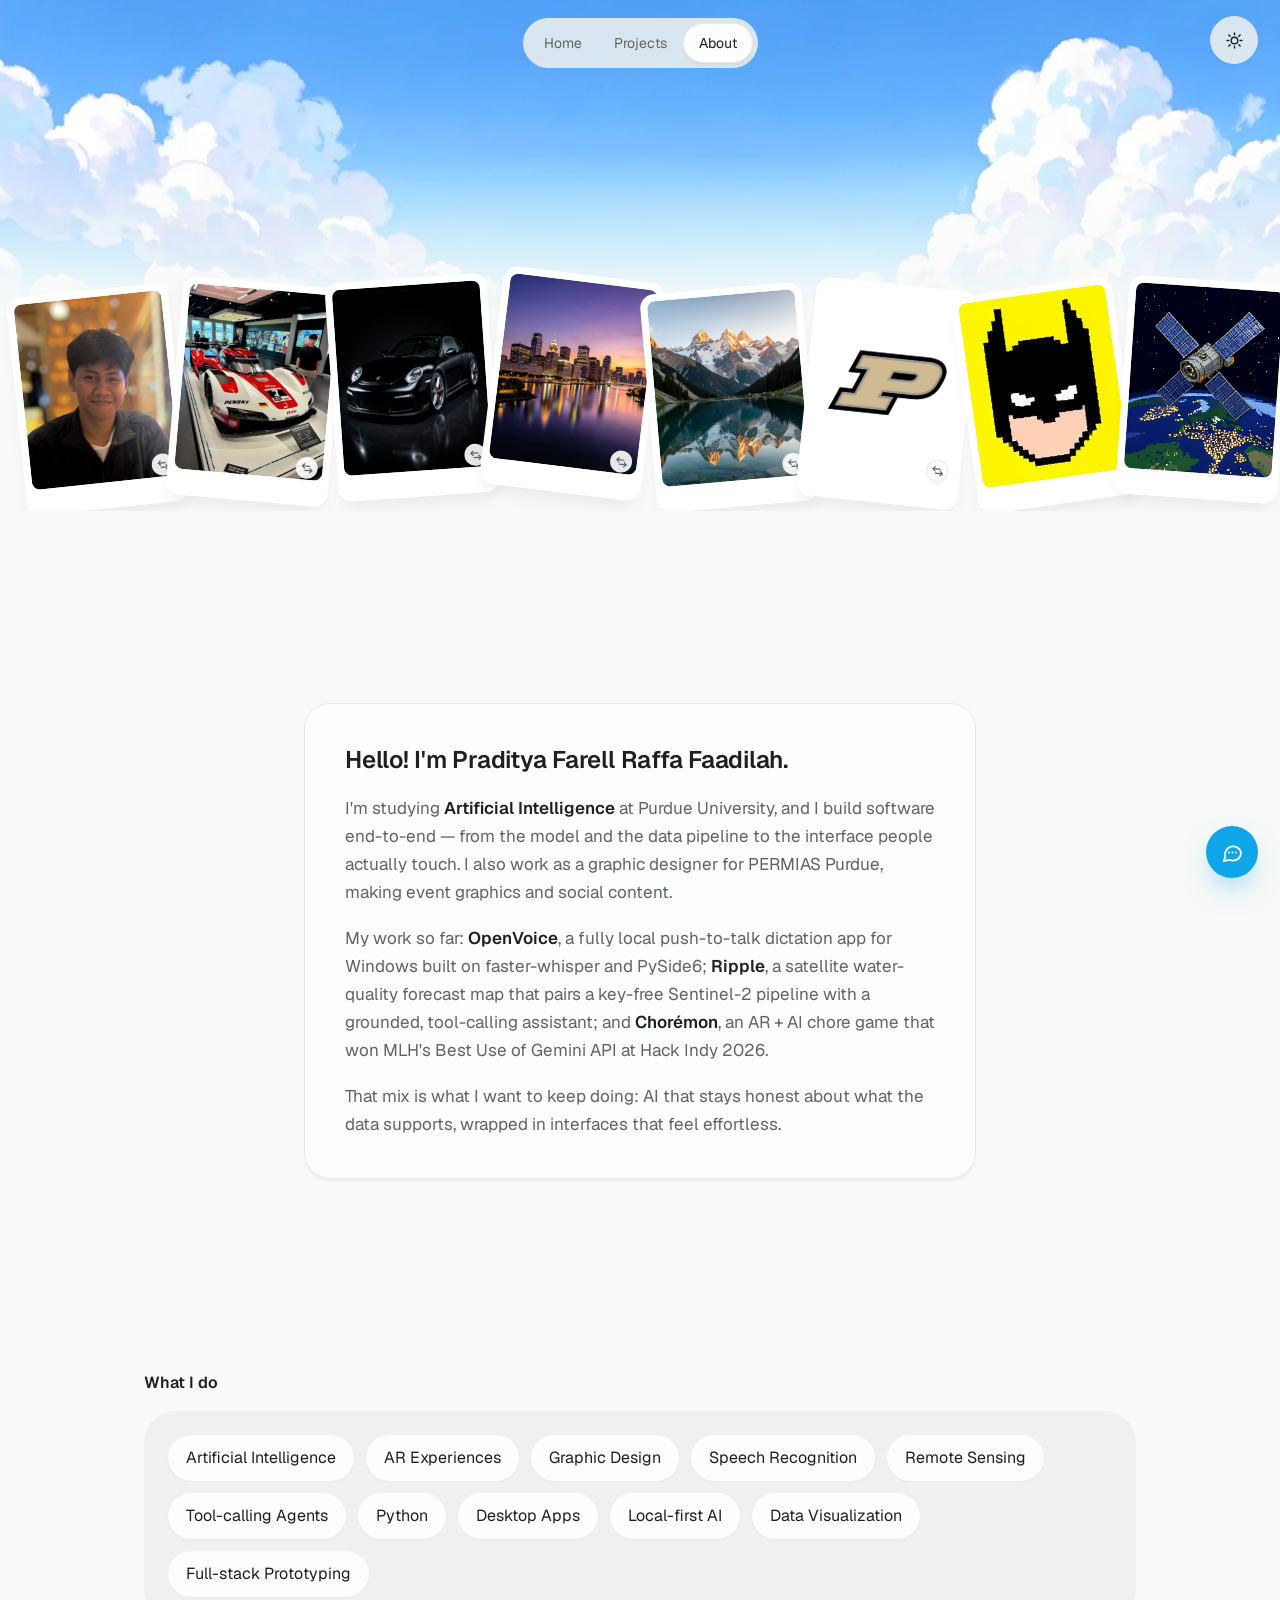
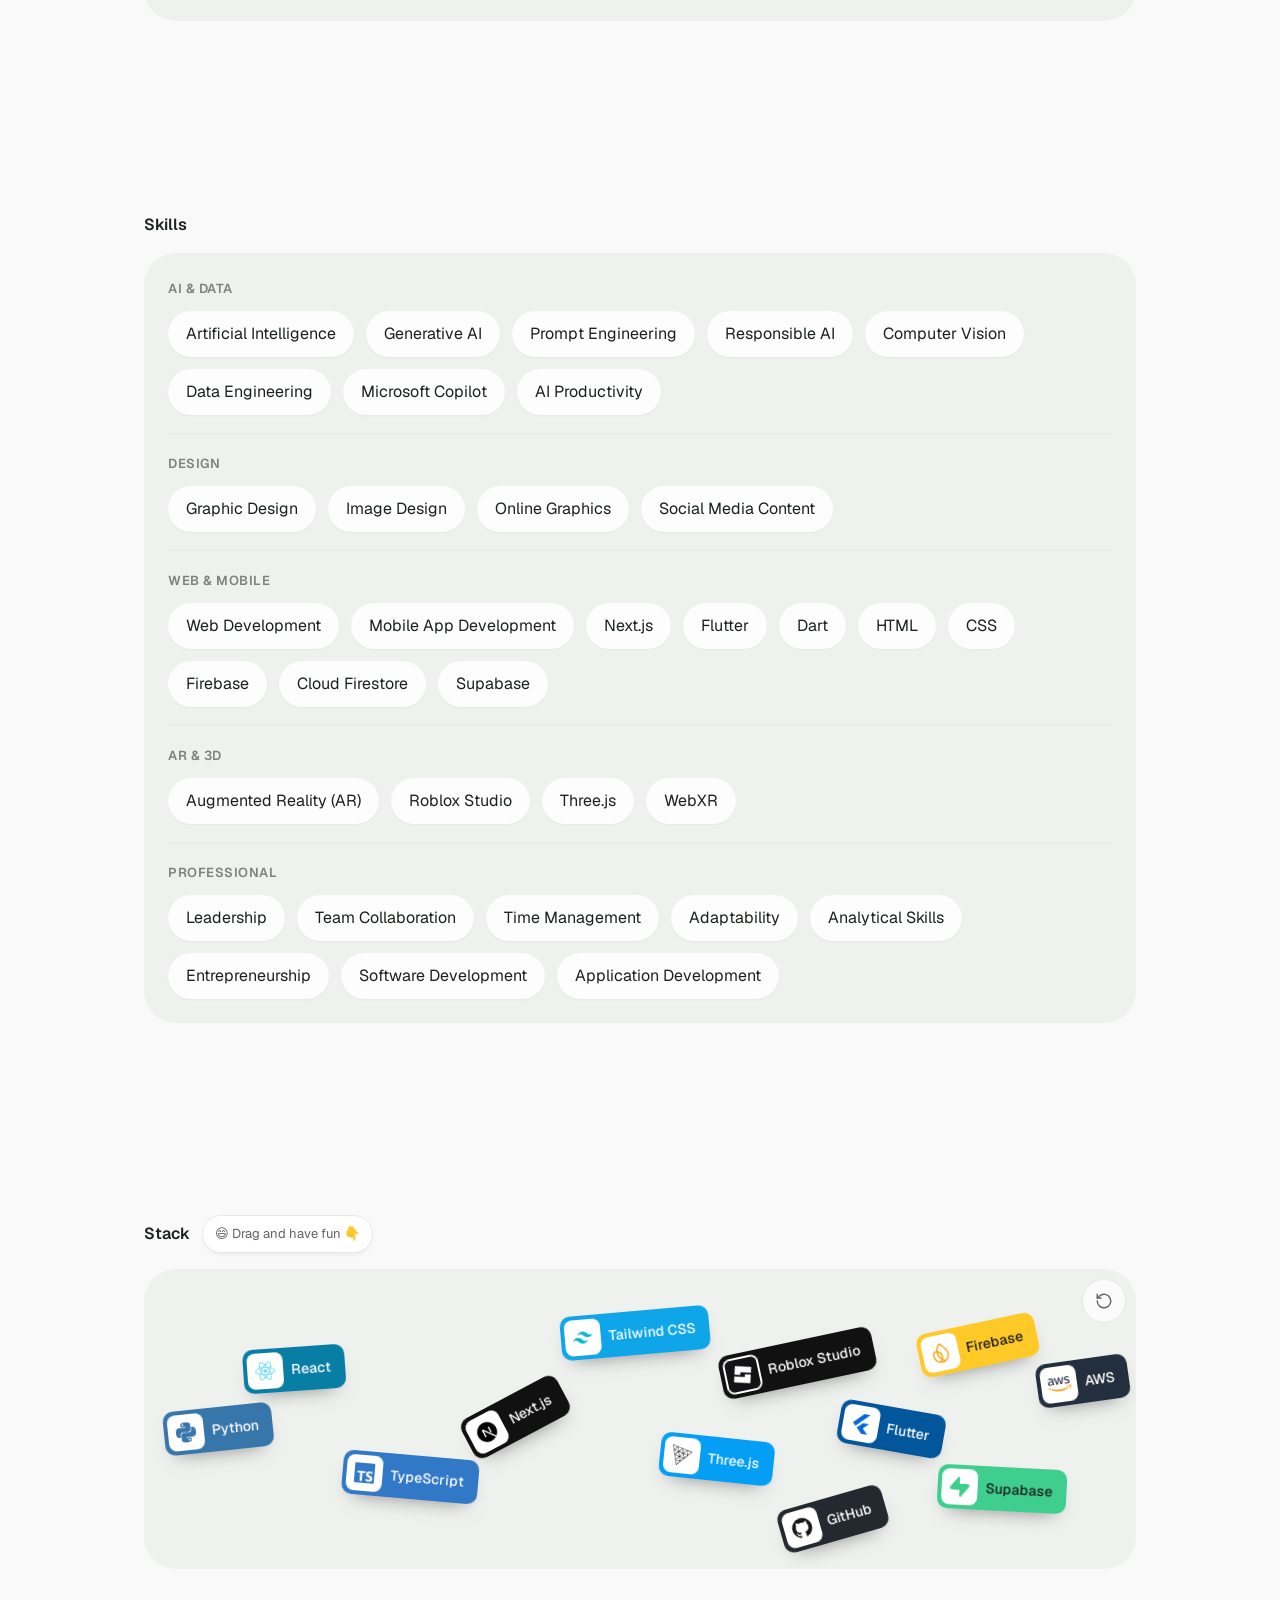
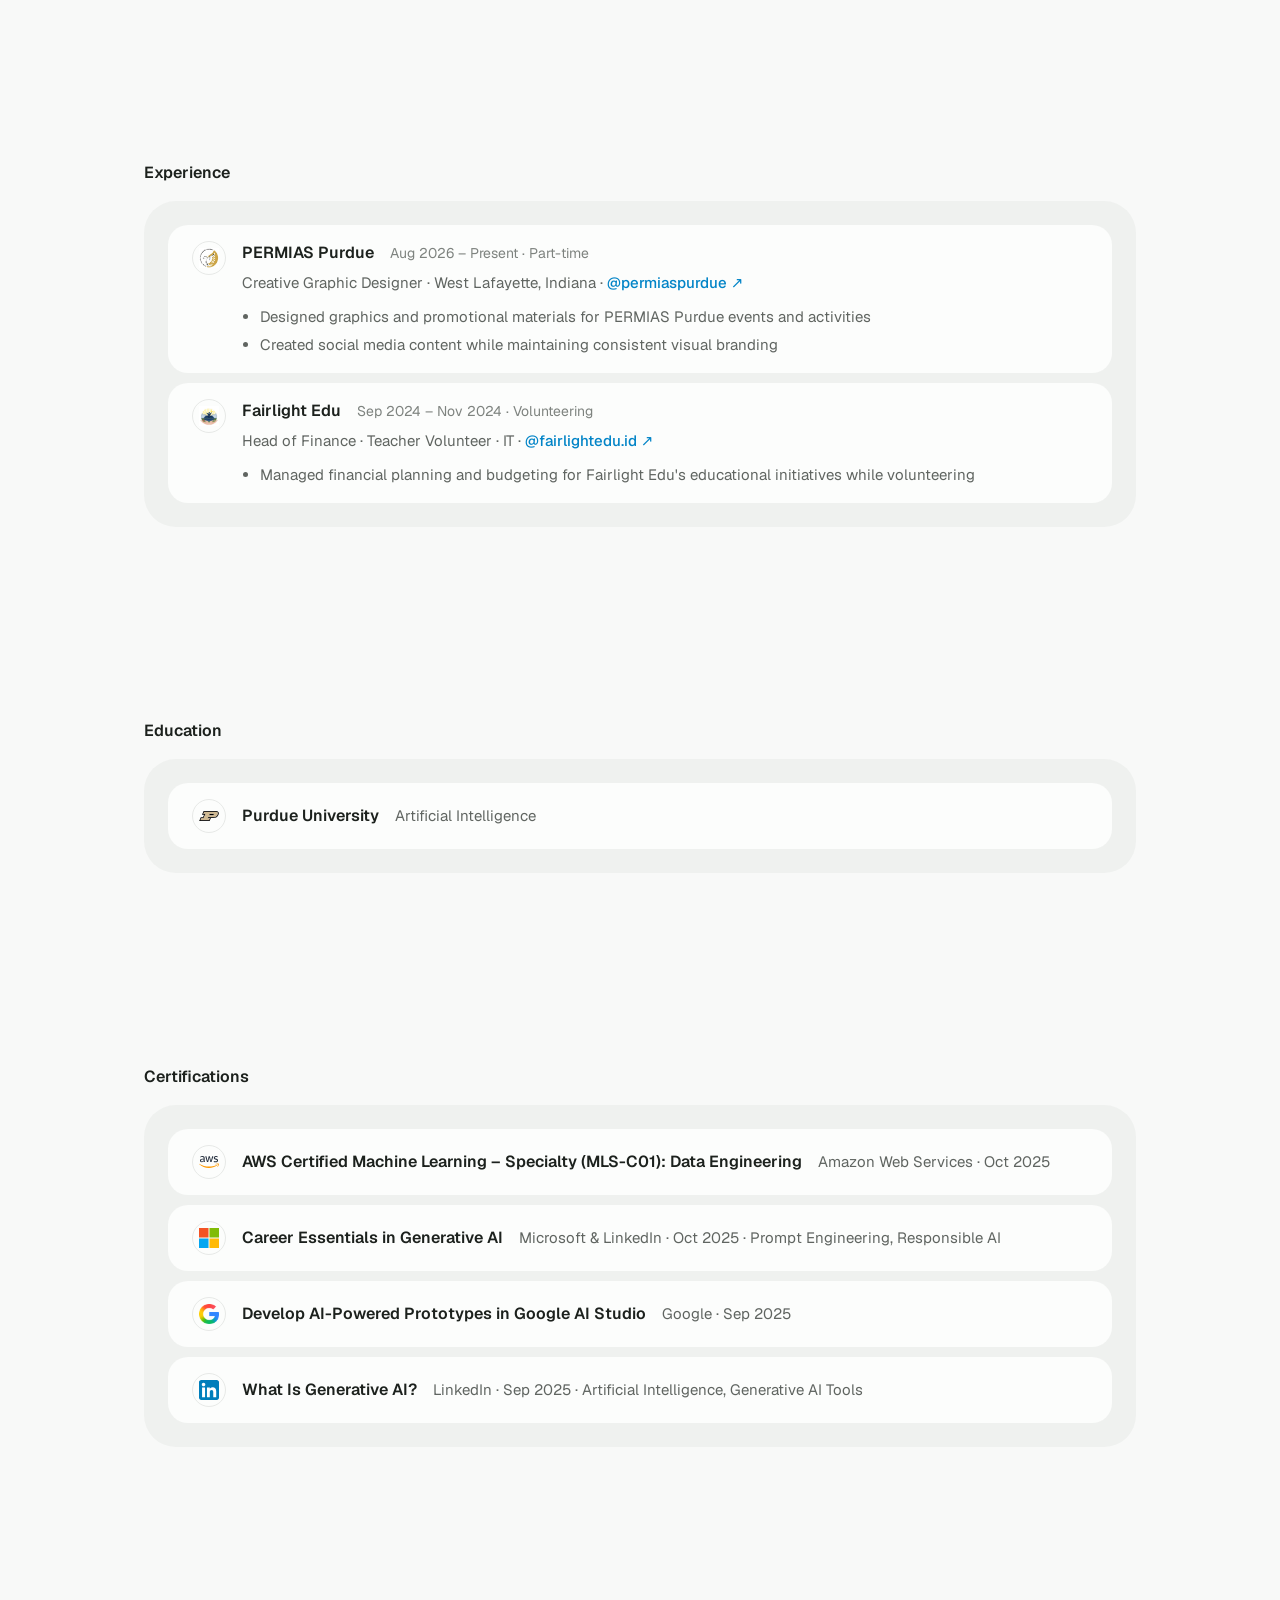
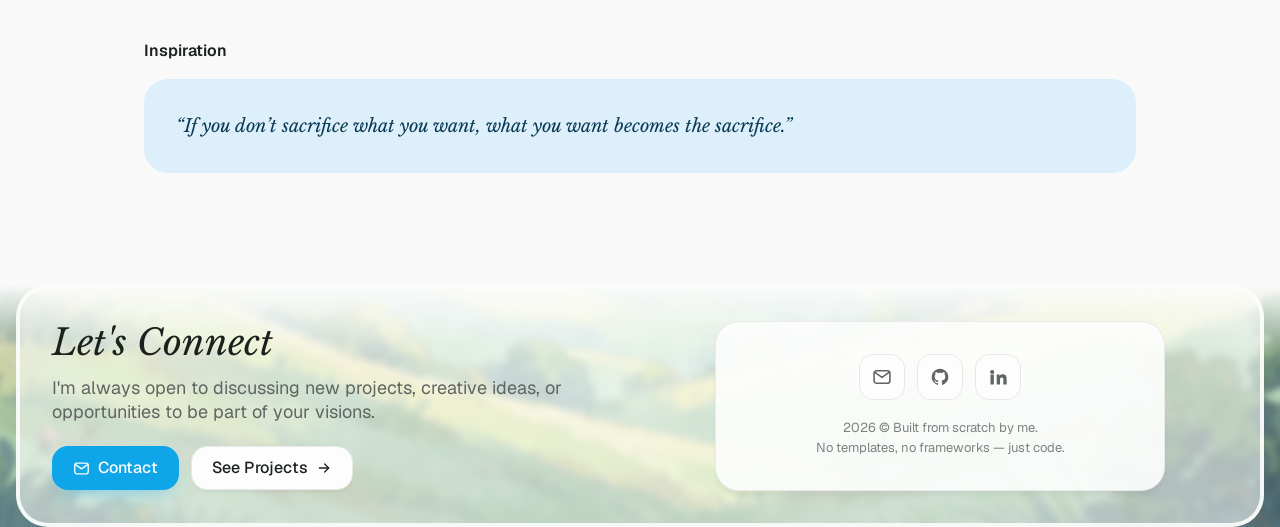
==== commit 51bcbff1: "Cache-bust assets on folder pages and 404 (?v=15)" ====
--- a/about/index.html
+++ b/about/index.html
@@ -23,7 +23,7 @@
   <link rel="apple-touch-icon" href="../assets/img/favicon-180.png">
   <script>(function(){document.documentElement.classList.add("js");try{var p=localStorage.getItem("theme-preference")||"system";var d=p==="dark"||(p==="system"&&window.matchMedia("(prefers-color-scheme: dark)").matches);document.documentElement.classList.toggle("dark",d);}catch(e){}})();</script>
   <link rel="stylesheet" href="../assets/fonts/google-fonts.css">
-  <link rel="stylesheet" href="../css/style.css">
+  <link rel="stylesheet" href="../css/style.css?v=15">
 </head>
 <body>
 
@@ -375,8 +375,8 @@
     <svg width="23" height="23" viewBox="0 0 24 24" fill="none" stroke="currentColor" stroke-width="1.9" stroke-linecap="round" stroke-linejoin="round" aria-hidden="true"><path d="M21 12a8.5 8.5 0 0 1-8.5 8.5c-1.4 0-2.7-.3-3.8-.9L3 21l1.4-4.6A8.5 8.5 0 1 1 21 12Z"/><path d="M8.5 12h.01M12 12h.01M15.5 12h.01"/></svg>
   </button>
 
-  <script src="../js/app.js"></script>
-  <script src="../js/wanderly-kb.js"></script>
-  <script src="../js/assistant.js"></script>
+  <script src="../js/app.js?v=15"></script>
+  <script src="../js/wanderly-kb.js?v=15"></script>
+  <script src="../js/assistant.js?v=15"></script>
 </body>
 </html>
--- a/css/style.css
+++ b/css/style.css
@@ -706,15 +706,16 @@
 }
 
 .section {
-  padding: 48px 0;
+  padding-top: 48px;
+  padding-bottom: 48px;
 }
 
 @media (min-width: 768px) {
-  .section { padding: 64px 0; }
+  .section { padding-top: 64px; padding-bottom: 64px; }
 }
 
 @media (min-width: 1024px) {
-  .section { padding: 80px 0; }
+  .section { padding-top: 80px; padding-bottom: 80px; }
 }
 
 .hero {
